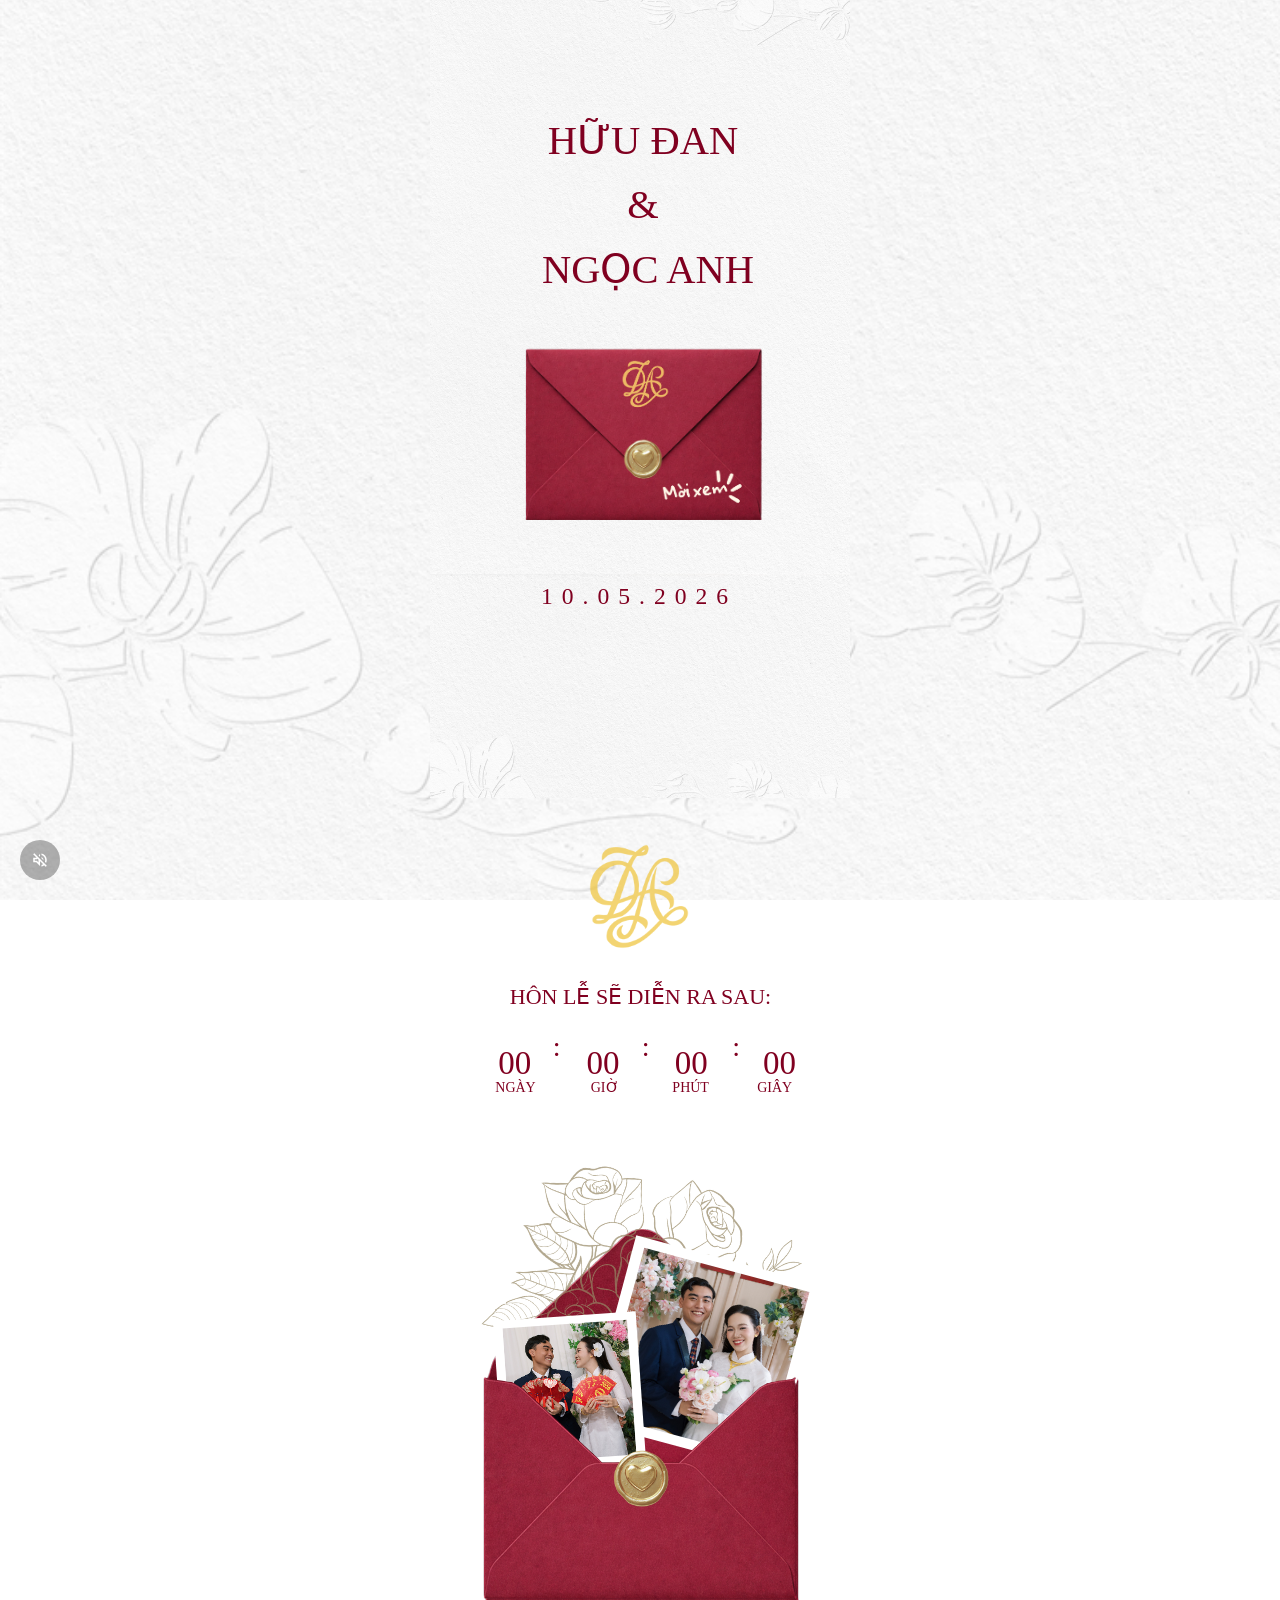
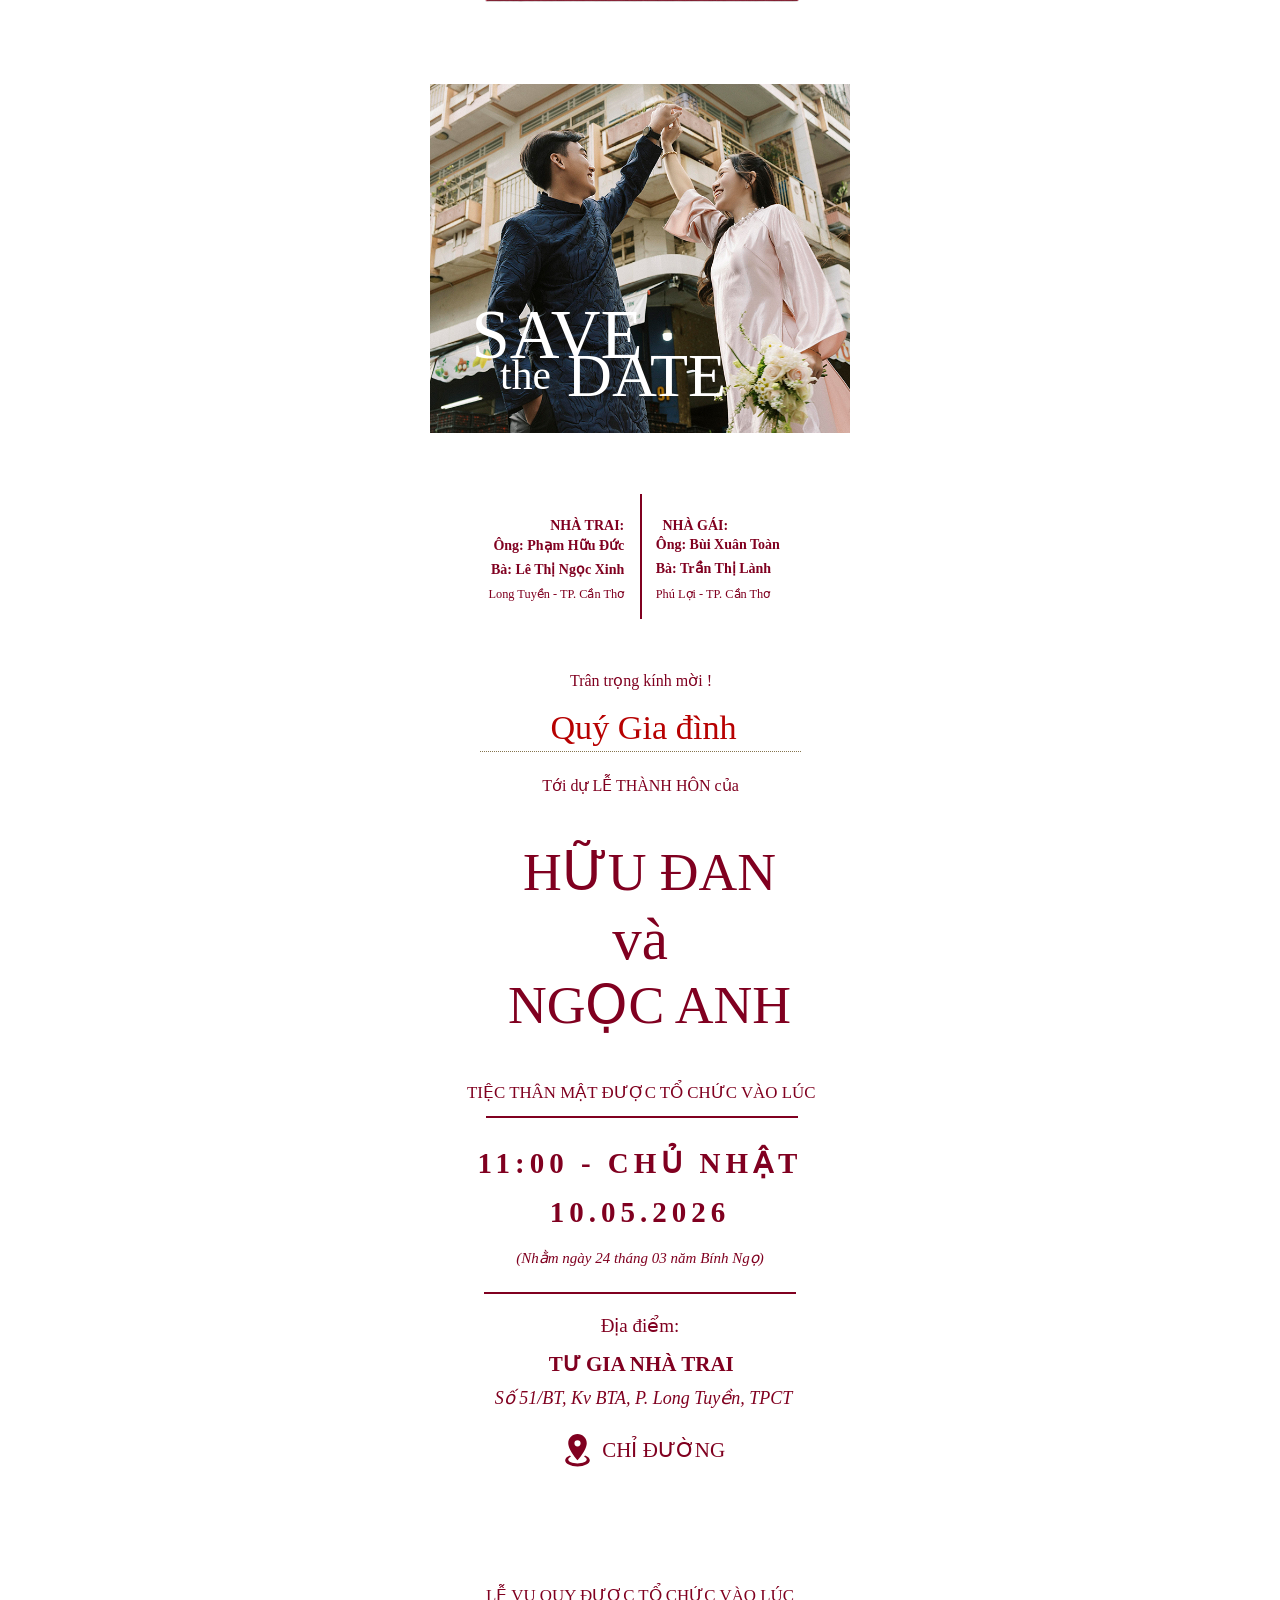
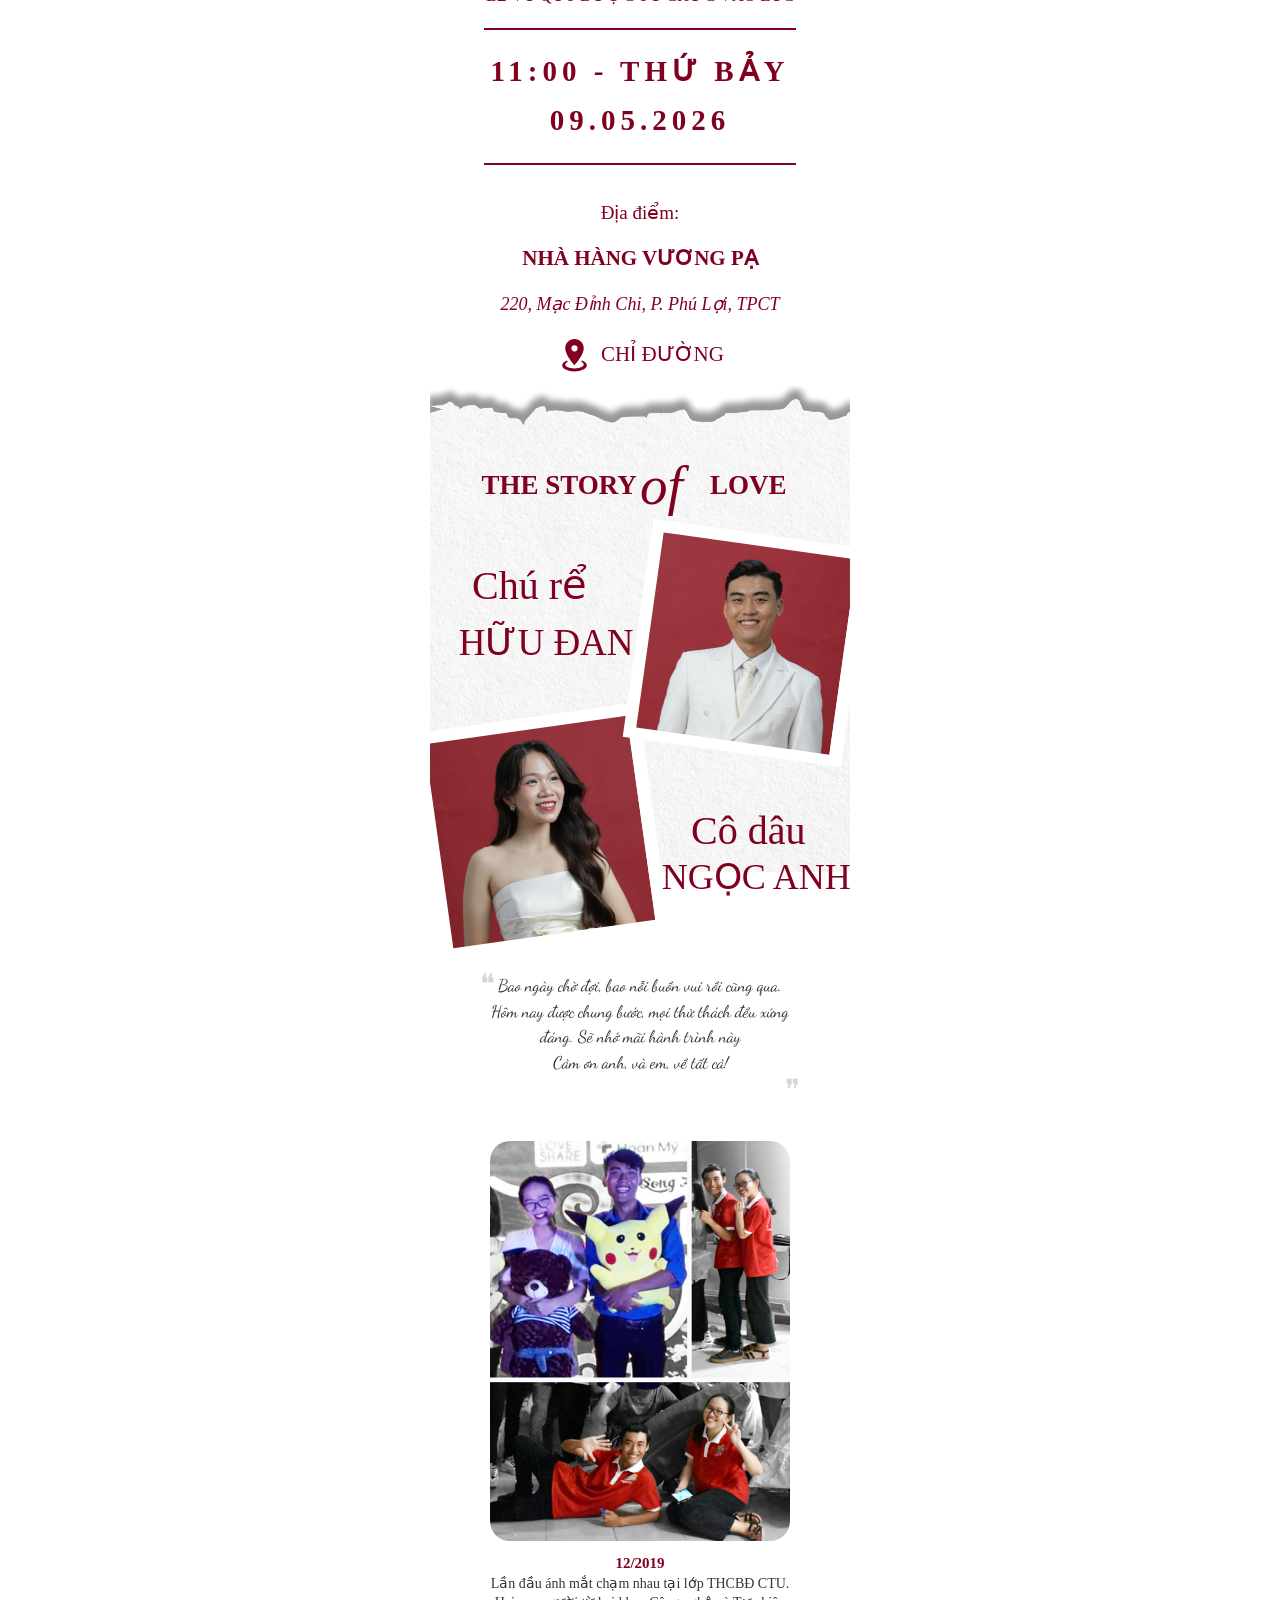
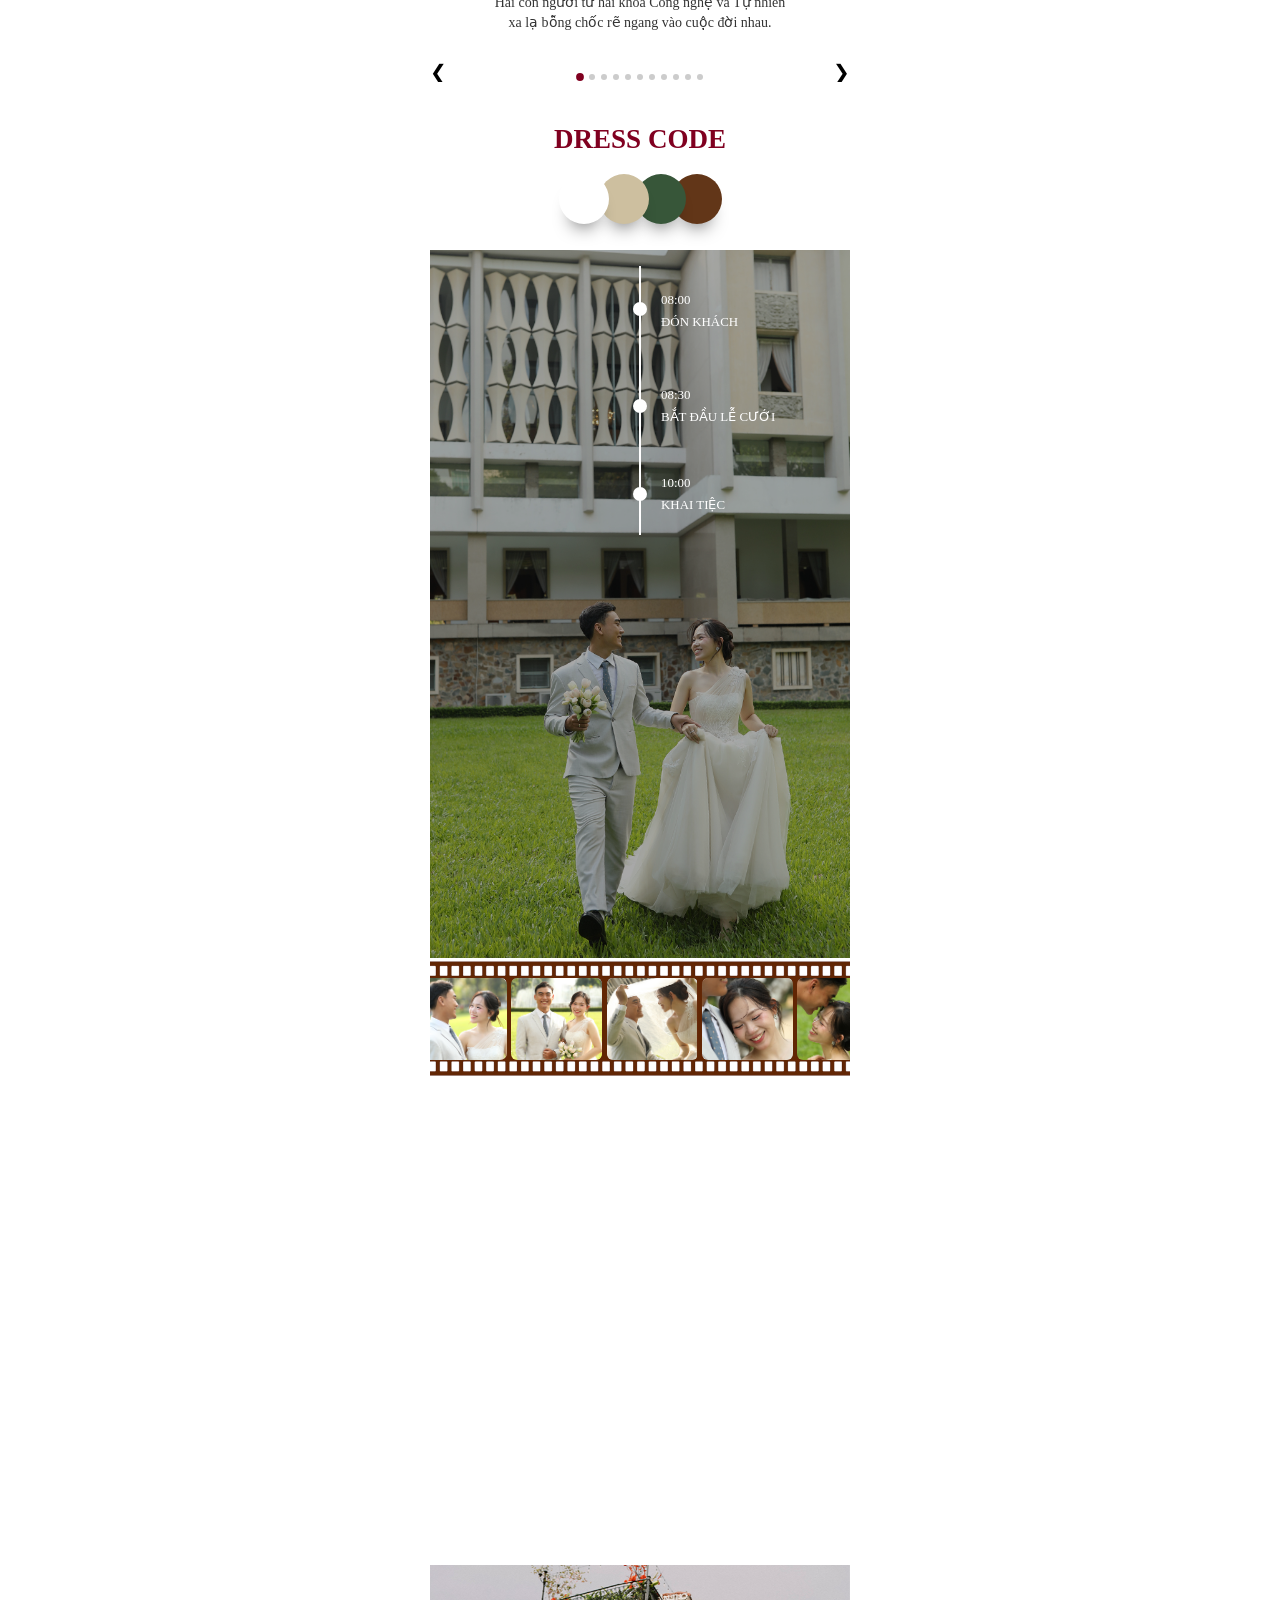
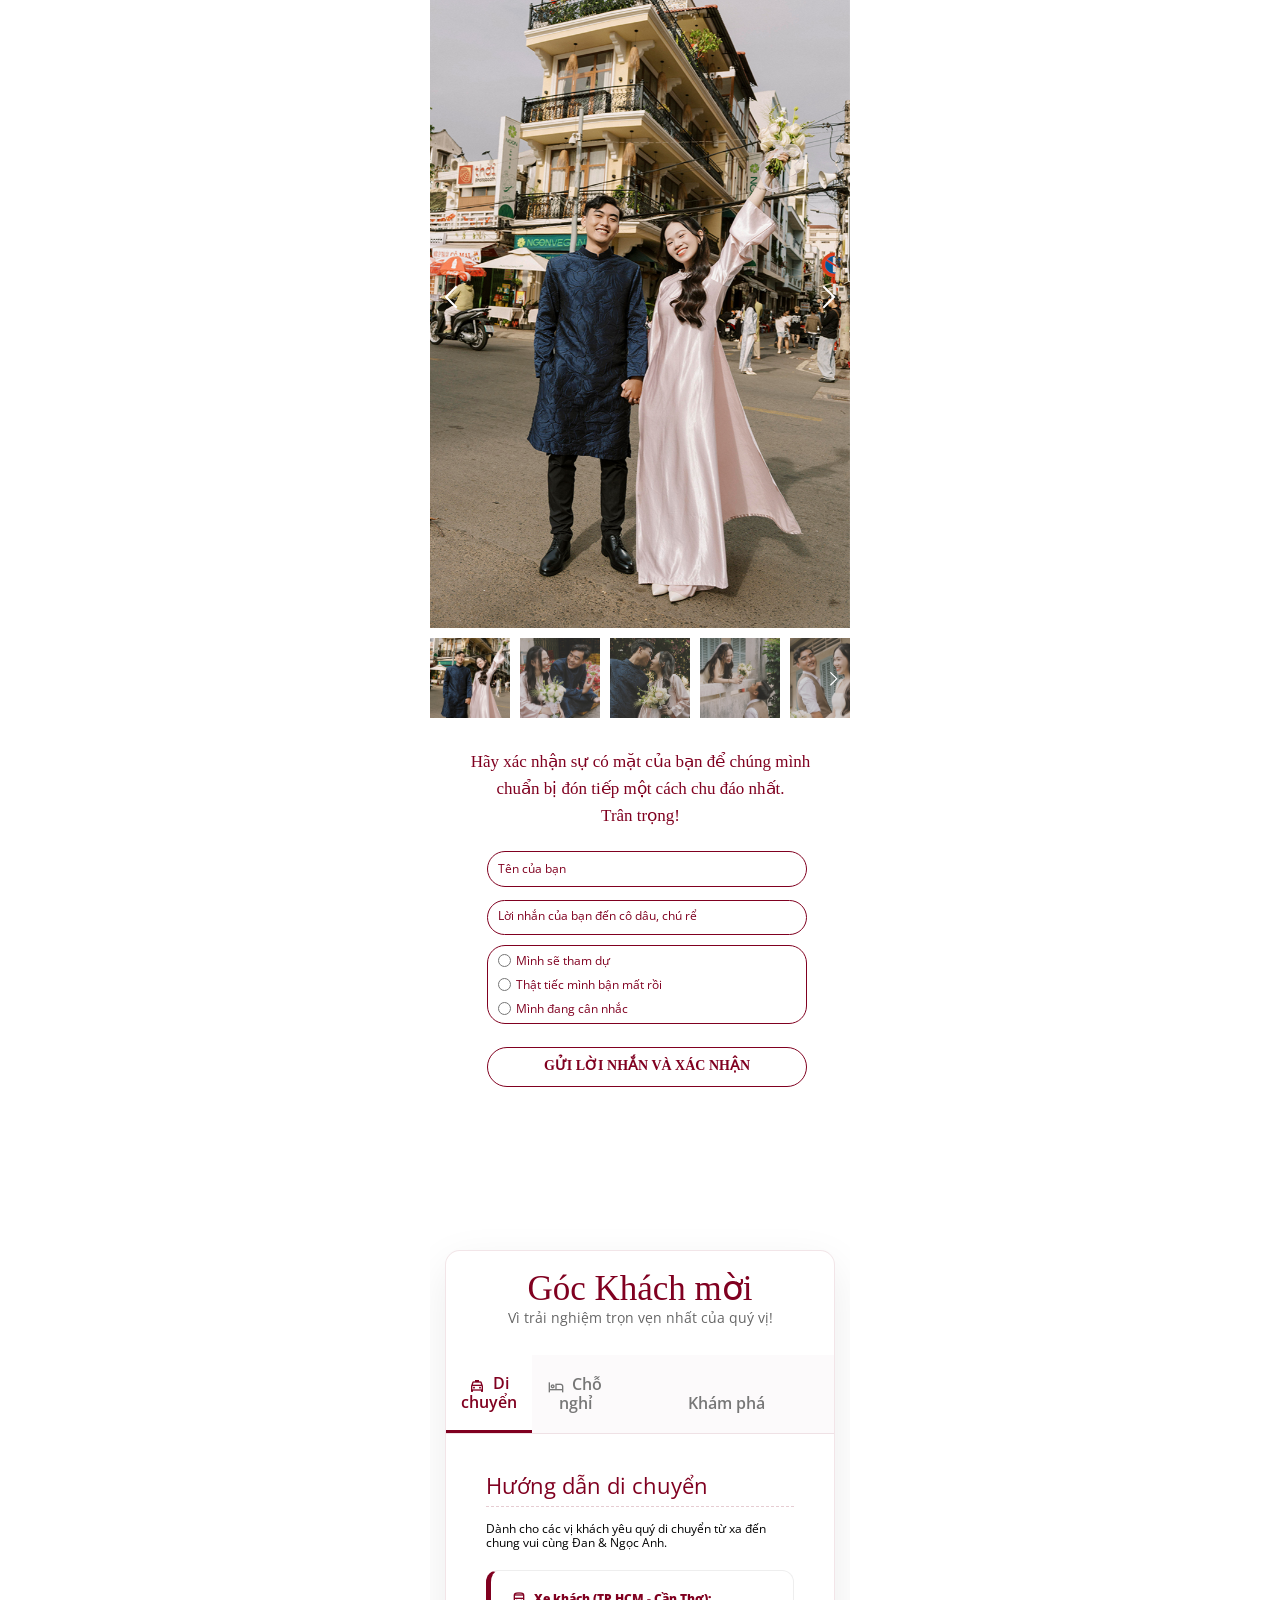
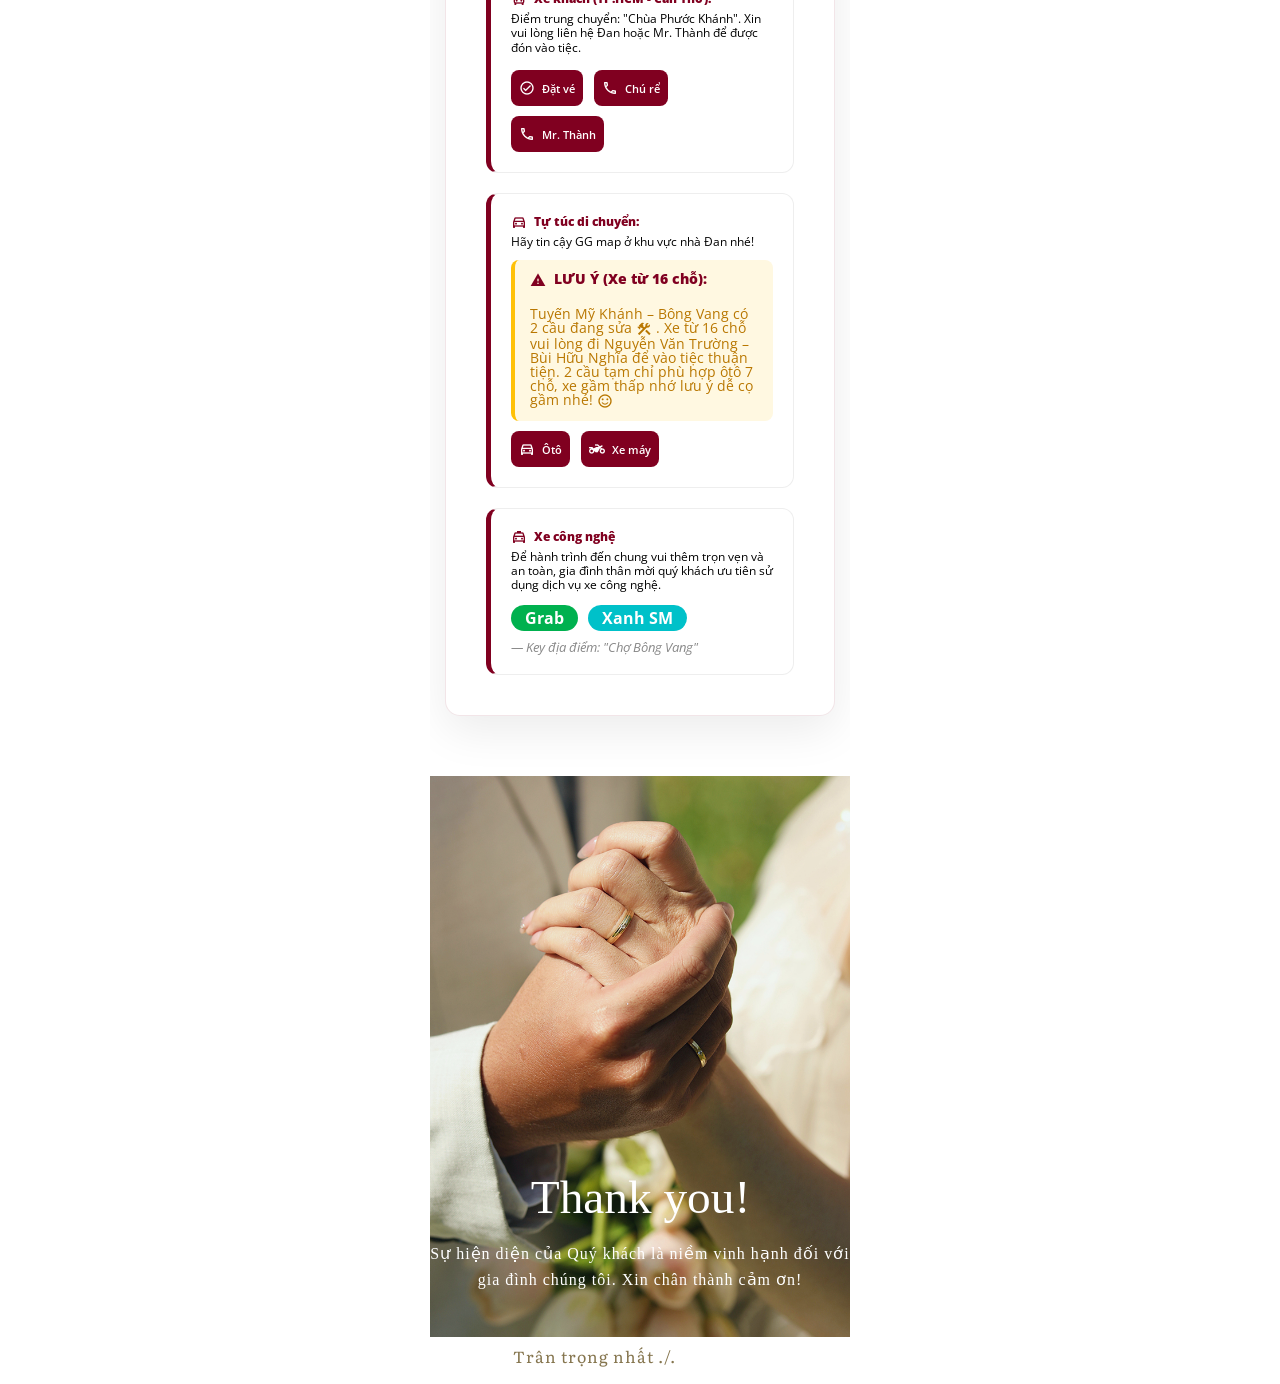
==== index.html @ bf49f935 "First commit fron Tran Duy" ====
<!doctype html>
<html lang="vi">
  <head>
    <meta charset="UTF-8" />
    <title>Đám cưới Đan & Anh | 10.05.26</title>
    <link rel="icon" type="image/svg+xml" href="scr/img/favicon_adan.svg" />
    <meta http-equiv="Cache-Control" content="no-cache" />
    <meta http-equiv="X-UA-Compatible" content="IE=edge" />
    <meta http-equiv="Expires" content="-1" />
    <meta name="keywords" content="" />
    <meta name="description" content="Wedding Invitation" />
    <meta name="viewport" content="width=device-width, initial-scale=1" />
    <script type="text/javascript">
      window.ladi_viewport = function (b) {
        var a = document;
        b = b ? b : "innerWidth";
        var c = window[b];
        var d = true;
        if (
          typeof window.ladi_is_desktop == "undefined" ||
          window.ladi_is_desktop == undefined
        ) {
          window.ladi_is_desktop = !d;
        }
        var e = 960;
        var f = 420;
        var g = "";
        if (!d) {
          g = "width=" + e + ",user-scalable=no,initial-scale=1.0";
        } else {
          var h = 1;
          var i = f;
          if (i != c) {
            h = c / i;
          }
          g =
            "width=" +
            i +
            ",user-scalable=no,initial-scale=" +
            h +
            ",minimum-scale=" +
            h +
            ",maximum-scale=" +
            h;
        }
        var j = a.getElementById("viewport");
        if (!j) {
          j = a.createElement("meta");
          j.id = "viewport";
          j.name = "viewport";
          a.head.appendChild(j);
        }
        j.setAttribute("content", g);
      };
      window.ladi_viewport();
      window.ladi_fbq_data = [];
      window.ladi_fbq = function () {
        window.ladi_fbq_data.push(arguments);
      };
      window.ladi_ttq_data = [];
      window.ladi_ttq = function () {
        window.ladi_ttq_data.push(arguments);
      };
    </script>
    <link rel="canonical" href="index.html" />
    <link
      href="https://fonts.googleapis.com/css2?family=Dancing+Script:wght@400;600&display=swap"
      rel="stylesheet"
    />
    <link
      href="https://fonts.googleapis.com/icon?family=Material+Icons+Outlined"
      rel="stylesheet"
    />
    <meta property="og:url" content="https://plhuudan.io.vn/dananh-100526/" />
    <meta property="og:title" content="Đám cưới Đan & Anh | 10.05.26" />
    <meta property="og:type" content="website" />
    <meta property="og:image" content="scr/img/save_theday.jpg" />
    <meta property="og:description" content="Wedding Invitation" />
    <meta name="format-detection" content="telephone=no" />
    <link rel="dns-prefetch" />
    <link rel="preconnect" href="https://fonts.googleapis.com/" crossorigin />
    <link rel="preconnect" href="https://fonts.gstatic.com/" crossorigin />
    <link rel="preconnect" href="https://w.ladicdn.com/" crossorigin />
    <link rel="preconnect" href="https://s.ladicdn.com/" crossorigin />
    <link rel="preconnect" href="https://api1.ldpform.com/" crossorigin />
    <link rel="preconnect" href="https://a.ladipage.com/" crossorigin />
    <link rel="preconnect" href="https://api.sales.ldpform.net/" crossorigin />
    <link
      rel="preload"
      href="https://fonts.googleapis.com/css2?family=Open+Sans:wght@400;700&amp;family=Tinos:wght@400;700&amp;family=Literata:wght@400;700&amp;display=swap"
      as="style"
      onload="
        this.onload = null;
        this.rel = 'stylesheet';
      "
    />
    <link
      rel="preload"
      href="scr/v5/source/ladipagev3.min7676.js?v=1773896661130"
      as="script"
    />
    <style id="style_ladi" type="text/css">
      a,
      abbr,
      acronym,
      address,
      applet,
      article,
      aside,
      audio,
      b,
      big,
      blockquote,
      body,
      button,
      canvas,
      caption,
      center,
      cite,
      code,
      dd,
      del,
      details,
      dfn,
      div,
      dl,
      dt,
      em,
      embed,
      fieldset,
      figcaption,
      figure,
      footer,
      form,
      h1,
      h2,
      h3,
      h4,
      h5,
      h6,
      header,
      hgroup,
      html,
      i,
      iframe,
      img,
      input,
      ins,
      kbd,
      label,
      legend,
      li,
      mark,
      menu,
      nav,
      object,
      ol,
      output,
      p,
      pre,
      q,
      ruby,
      s,
      samp,
      section,
      select,
      small,
      span,
      strike,
      strong,
      sub,
      summary,
      sup,
      table,
      tbody,
      td,
      textarea,
      tfoot,
      th,
      thead,
      time,
      tr,
      tt,
      u,
      ul,
      var,
      video {
        margin: 0;
        padding: 0;
        border: 0;
        outline: 0;
        font-size: 100%;
        font: inherit;
        vertical-align: baseline;
        box-sizing: border-box;
        -webkit-font-smoothing: antialiased;
        -moz-osx-font-smoothing: grayscale;
      }
      article,
      aside,
      details,
      figcaption,
      figure,
      footer,
      header,
      hgroup,
      menu,
      nav,
      section {
        display: block;
      }
      body {
        line-height: 1;
      }
      a {
        text-decoration: none;
      }
      ol,
      ul {
        list-style: none;
      }
      blockquote,
      q {
        quotes: none;
      }
      blockquote:after,
      blockquote:before,
      q:after,
      q:before {
        content: "";
        content: none;
      }
      table {
        border-collapse: collapse;
        border-spacing: 0;
      }
      .ladi-loading {
        z-index: 900000000000;
        position: fixed;
        width: 100%;
        height: 100%;
        top: 0;
        left: 0;
        background-color: rgba(0, 0, 0, 0.1);
      }
      .ladi-loading .loading {
        width: 80px;
        height: 80px;
        top: 0;
        left: 0;
        bottom: 0;
        right: 0;
        margin: auto;
        overflow: hidden;
        position: absolute;
      }
      .ladi-loading .loading div {
        position: absolute;
        width: 6px;
        height: 6px;
        background: #fff;
        border-radius: 50%;
        animation: ladi-loading 1.2s linear infinite;
      }
      .ladi-loading .loading div:nth-child(1) {
        animation-delay: 0s;
        top: 37px;
        left: 66px;
      }
      .ladi-loading .loading div:nth-child(2) {
        animation-delay: -0.1s;
        top: 22px;
        left: 62px;
      }
      .ladi-loading .loading div:nth-child(3) {
        animation-delay: -0.2s;
        top: 11px;
        left: 52px;
      }
      .ladi-loading .loading div:nth-child(4) {
        animation-delay: -0.3s;
        top: 7px;
        left: 37px;
      }
      .ladi-loading .loading div:nth-child(5) {
        animation-delay: -0.4s;
        top: 11px;
        left: 22px;
      }
      .ladi-loading .loading div:nth-child(6) {
        animation-delay: -0.5s;
        top: 22px;
        left: 11px;
      }
      .ladi-loading .loading div:nth-child(7) {
        animation-delay: -0.6s;
        top: 37px;
        left: 7px;
      }
      .ladi-loading .loading div:nth-child(8) {
        animation-delay: -0.7s;
        top: 52px;
        left: 11px;
      }
      .ladi-loading .loading div:nth-child(9) {
        animation-delay: -0.8s;
        top: 62px;
        left: 22px;
      }
      .ladi-loading .loading div:nth-child(10) {
        animation-delay: -0.9s;
        top: 66px;
        left: 37px;
      }
      .ladi-loading .loading div:nth-child(11) {
        animation-delay: -1s;
        top: 62px;
        left: 52px;
      }
      .ladi-loading .loading div:nth-child(12) {
        animation-delay: -1.1s;
        top: 52px;
        left: 62px;
      }
      @keyframes ladi-loading {
        0%,
        100%,
        20%,
        80% {
          transform: scale(1);
        }
        50% {
          transform: scale(1.5);
        }
      }
      .ladipage-message {
        position: fixed;
        width: 100%;
        height: 100%;
        top: 0;
        left: 0;
        z-index: 10000000000;
        background: rgba(0, 0, 0, 0.3);
      }
      .ladipage-message .ladipage-message-box {
        width: 400px;
        max-width: calc(100% - 50px);
        height: 160px;
        border: 1px solid rgba(0, 0, 0, 0.3);
        background-color: #fff;
        position: fixed;
        top: calc(50% - 155px);
        left: 0;
        right: 0;
        margin: auto;
        border-radius: 10px;
      }
      .ladipage-message .ladipage-message-box span {
        display: block;
        background-color: rgba(6, 21, 40, 0.05);
        color: #000;
        padding: 12px 15px;
        font-weight: 600;
        font-size: 16px;
        line-height: 16px;
        border-top-left-radius: 10px;
        border-top-right-radius: 10px;
      }
      .ladipage-message .ladipage-message-box .ladipage-message-text {
        display: -webkit-box;
        font-size: 14px;
        padding: 0 20px;
        margin-top: 16px;
        line-height: 20px;
        -webkit-line-clamp: 3;
        -webkit-box-orient: vertical;
        overflow: hidden;
        text-overflow: ellipsis;
        word-break: break-word;
      }
      .ladipage-message .ladipage-message-box .ladipage-message-close {
        display: block;
        position: absolute;
        right: 15px;
        bottom: 10px;
        margin: 0 auto;
        padding: 10px 0;
        border: none;
        width: 80px;
        text-transform: uppercase;
        text-align: center;
        color: #000;
        background-color: #e6e6e6;
        border-radius: 5px;
        text-decoration: none;
        font-size: 14px;
        line-height: 14px;
        font-weight: 600;
        cursor: pointer;
        outline: 0;
      }
      .lightbox-screen {
        display: none;
        position: fixed;
        width: 100%;
        height: 100%;
        top: 0;
        left: 0;
        bottom: 0;
        right: 0;
        margin: auto;
        z-index: 9000000080;
        background: #7f7f7f;
        user-select: none;
        -webkit-user-select: none;
        -moz-user-select: none;
        -ms-user-select: none;
      }
      .lightbox-screen * {
        user-select: none;
        -webkit-user-select: none;
        -moz-user-select: none;
        -ms-user-select: none;
      }
      .lightbox-screen img {
        -webkit-user-drag: none;
        -khtml-user-drag: none;
        -moz-user-drag: none;
        -o-user-drag: none;
        user-drag: none;
        pointer-events: auto;
      }
      .lightbox-screen .lightbox-close {
        position: absolute;
        z-index: 9000000090;
        cursor: pointer;
      }
      .lightbox-screen .lightbox-hidden {
        display: none;
      }
      .lightbox-screen .lightbox-close {
        width: 16px;
        height: 16px;
        margin: 10px;
        background-repeat: no-repeat;
        background-position: center center;
        background-image: url("data:image/svg+xml;utf8, %3Csvg%20width%3D%2224%22%20height%3D%2224%22%20viewBox%3D%220%200%2024%2024%22%20xmlns%3D%22http%3A%2F%2Fwww.w3.org%2F2000%2Fsvg%22%20fill%3D%22%23fff%22%3E%3Cpath%20fill-rule%3D%22evenodd%22%20clip-rule%3D%22evenodd%22%20d%3D%22M23.4144%202.00015L2.00015%2023.4144L0.585938%2022.0002L22.0002%200.585938L23.4144%202.00015Z%22%3E%3C%2Fpath%3E%3Cpath%20fill-rule%3D%22evenodd%22%20clip-rule%3D%22evenodd%22%20d%3D%22M2.00015%200.585938L23.4144%2022.0002L22.0002%2023.4144L0.585938%202.00015L2.00015%200.585938Z%22%3E%3C%2Fpath%3E%3C%2Fsvg%3E");
      }
      .lightbox-screen img.lightbox-item {
        max-width: none;
      }
      .lightbox-gallery-track {
        touch-action: none;
        display: flex;
        align-items: center;
        justify-content: center;
      }
      .lightbox-gallery-track .lightbox-gallery-preview,
      .lightbox-gallery-track .lightbox-item {
        will-change: transform;
        backface-visibility: hidden;
        margin: 0 !important;
        transform-origin: center center;
        position: absolute;
        left: 50%;
        top: 50%;
      }
      .lightbox-nav-btn {
        position: fixed;
        top: 50%;
        transform: translateY(-50%);
        width: 50px;
        height: 50px;
        background-color: rgba(0, 0, 0, 0.5);
        color: #fff;
        border-radius: 50%;
        display: flex;
        justify-content: center;
        align-items: center;
        cursor: pointer;
        z-index: 9999;
        user-select: none;
        font-size: 24px;
        font-weight: 700;
      }
      .lightbox-nav-btn:hover {
        background-color: rgba(0, 0, 0, 0.8);
      }
      .lightbox-prev {
        left: 20px;
      }
      .lightbox-next {
        right: 20px;
      }
      * {
        -webkit-tap-highlight-color: #fff0;
      }
      body {
        font-size: 12px;
        -ms-text-size-adjust: none;
        -moz-text-size-adjust: none;
        -o-text-size-adjust: none;
        -webkit-text-size-adjust: none;
        background-color: #fff;
      }
      .overflow-hidden {
        overflow: hidden;
      }
      .ladi-transition {
        transition: all 150ms linear 0s;
      }
      .z-index-1 {
        z-index: 1;
      }
      .opacity-0 {
        opacity: 0;
      }
      .height-0 {
        height: 0 !important;
      }
      .pointer-events-none {
        pointer-events: none;
      }
      .transition-parent-collapse-height {
        transition: height 150ms linear 0s;
      }
      .transition-parent-collapse-top {
        transition: top 150ms linear 0s;
      }
      .transition-readmore {
        transition: height 350ms linear 0s;
      }
      .transition-collapse {
        transition: height 150ms linear 0s;
      }
      body.grab {
        cursor: grab;
      }
      .ladi-wraper {
        width: 100%;
        min-height: 100%;
        overflow: hidden;
        touch-action: manipulation;
      }
      .ladi-container {
        position: relative;
        margin: 0 auto;
        height: 100%;
      }
      .ladi-overlay {
        position: absolute;
        top: 0;
        left: 0;
        height: 100%;
        width: 100%;
        pointer-events: none;
      }
      .ladi-element {
        position: absolute;
      }
      @media (hover: hover) {
        .ladi-check-hover {
          opacity: 0;
        }
      }
      .ladi-section {
        margin: 0 auto;
        position: relative;
      }
      .ladi-section[data-tab-id] {
        display: none;
      }
      .ladi-section.selected[data-tab-id] {
        display: block;
      }
      .ladi-section .ladi-section-background {
        position: absolute;
        width: 100%;
        height: 100%;
        top: 0;
        left: 0;
        pointer-events: none;
        overflow: hidden;
      }
      .ladi-gallery {
        position: absolute;
        width: 100%;
        height: 100%;
        overflow: hidden;
      }
      .ladi-gallery .ladi-gallery-view {
        position: absolute;
        overflow: hidden;
      }
      .ladi-gallery .ladi-gallery-view > .ladi-gallery-view-item {
        background-size: cover;
        background-repeat: no-repeat;
        background-position: center center;
        width: 100%;
        height: 100%;
        position: relative;
        display: none;
        transition: transform 500ms ease-in-out;
        -webkit-backface-visibility: hidden;
        backface-visibility: hidden;
        -webkit-perspective: 1000px;
        perspective: 1000px;
      }
      .ladi-gallery .ladi-gallery-view > .ladi-gallery-view-item.play-video {
        cursor: pointer;
      }
      .ladi-gallery
        .ladi-gallery-view
        > .ladi-gallery-view-item.play-video:after {
        content: "";
        position: absolute;
        top: 0;
        left: 0;
        right: 0;
        bottom: 0;
        margin: auto;
        width: 60px;
        height: 60px;
        background: url(https://w.ladicdn.com/source/ladipage-play.svg?v=1.0)
          no-repeat center center;
        background-size: contain;
        pointer-events: none;
        cursor: pointer;
      }
      .ladi-gallery .ladi-gallery-view > .ladi-gallery-view-item.next,
      .ladi-gallery
        .ladi-gallery-view
        > .ladi-gallery-view-item.selected.right {
        left: 0;
        transform: translate3d(100%, 0, 0);
      }
      .ladi-gallery .ladi-gallery-view > .ladi-gallery-view-item.prev,
      .ladi-gallery .ladi-gallery-view > .ladi-gallery-view-item.selected.left {
        left: 0;
        transform: translate3d(-100%, 0, 0);
      }
      .ladi-gallery .ladi-gallery-view > .ladi-gallery-view-item.next.left,
      .ladi-gallery .ladi-gallery-view > .ladi-gallery-view-item.prev.right,
      .ladi-gallery .ladi-gallery-view > .ladi-gallery-view-item.selected {
        left: 0;
        transform: translate3d(0, 0, 0);
      }
      .ladi-gallery .ladi-gallery-view > .selected,
      .ladi-gallery .ladi-gallery-view > .next,
      .ladi-gallery .ladi-gallery-view > .prev {
        display: block;
      }
      .ladi-gallery .ladi-gallery-view > .selected {
        left: 0;
      }
      .ladi-gallery .ladi-gallery-view > .next,
      .ladi-gallery .ladi-gallery-view > .prev {
        position: absolute;
        top: 0;
        width: 100%;
      }
      .ladi-gallery .ladi-gallery-view > .next {
        left: 100%;
      }
      .ladi-gallery .ladi-gallery-view > .prev {
        left: -100%;
      }
      .ladi-gallery .ladi-gallery-view > .next.left,
      .ladi-gallery .ladi-gallery-view > .prev.right {
        left: 0;
      }
      .ladi-gallery .ladi-gallery-view > .selected.left {
        left: -100%;
      }
      .ladi-gallery .ladi-gallery-view > .selected.right {
        left: 100%;
      }
      .ladi-gallery .ladi-gallery-control {
        position: absolute;
        overflow: hidden;
      }
      .ladi-gallery .ladi-gallery-view .ladi-gallery-view-arrow {
        position: absolute;
        top: calc(50% - (33px) / 2);
        cursor: pointer;
        z-index: 90000040;
      }
      .ladi-gallery .ladi-gallery-view .ladi-gallery-view-arrow-left {
        left: 5px;
        transform: rotateY(180deg);
        -webkit-transform: rotateY(180deg);
      }
      .ladi-gallery .ladi-gallery-view .ladi-gallery-view-arrow-right {
        right: 5px;
      }
      .ladi-gallery .ladi-gallery-control .ladi-gallery-control-arrow {
        position: absolute;
        cursor: pointer;
        z-index: 90000040;
      }
      .ladi-gallery .ladi-gallery-control .ladi-gallery-control-box {
        position: relative;
      }
      .ladi-gallery
        .ladi-gallery-control
        .ladi-gallery-control-box
        .ladi-gallery-control-item {
        background-size: cover;
        background-repeat: no-repeat;
        background-position: center center;
        float: left;
        position: relative;
        cursor: pointer;
        filter: invert(15%);
      }
      .ladi-gallery
        .ladi-gallery-control
        .ladi-gallery-control-box
        .ladi-gallery-control-item.play-video:after {
        content: "";
        position: absolute;
        top: 0;
        left: 0;
        right: 0;
        bottom: 0;
        margin: auto;
        width: 30px;
        height: 30px;
        background: url(https://w.ladicdn.com/source/ladipage-play.svg?v=1.0)
          no-repeat center center;
        background-size: contain;
        pointer-events: none;
        cursor: pointer;
      }
      .ladi-gallery
        .ladi-gallery-control
        .ladi-gallery-control-box
        .ladi-gallery-control-item:hover {
        filter: none;
      }
      .ladi-gallery
        .ladi-gallery-control
        .ladi-gallery-control-box
        .ladi-gallery-control-item.selected {
        filter: none;
      }
      .ladi-gallery
        .ladi-gallery-control
        .ladi-gallery-control-box
        .ladi-gallery-control-item:last-child {
        margin-right: 0 !important;
        margin-bottom: 0 !important;
      }
      .ladi-gallery .ladi-gallery-view .ladi-gallery-view-arrow,
      .ladi-gallery .ladi-gallery-control .ladi-gallery-control-arrow {
        width: 33px;
        height: 33px;
        background-repeat: no-repeat;
        background-position: center center;
        background-image: url("data:image/svg+xml;utf8, %3Csvg%20width%3D%2224%22%20height%3D%2224%22%20viewBox%3D%220%200%2024%2024%22%20xmlns%3D%22http%3A%2F%2Fwww.w3.org%2F2000%2Fsvg%22%20fill%3D%22%23000%22%3E%3Cpath%20fill-rule%3D%22evenodd%22%20clip-rule%3D%22evenodd%22%20d%3D%22M7.00015%200.585938L18.4144%2012.0002L7.00015%2023.4144L5.58594%2022.0002L15.5859%2012.0002L5.58594%202.00015L7.00015%200.585938Z%22%3E%3C%2Fpath%3E%3C%2Fsvg%3E");
      }
      .ladi-gallery.ladi-gallery-bottom .ladi-gallery-view {
        top: 0;
        width: 100%;
      }
      .ladi-gallery.ladi-gallery-bottom .ladi-gallery-control {
        width: 100%;
        bottom: 0;
      }
      .ladi-gallery.ladi-gallery-bottom
        .ladi-gallery-control
        .ladi-gallery-control-arrow {
        top: calc(50% - (33px) / 2);
      }
      .ladi-gallery.ladi-gallery-bottom
        .ladi-gallery-control
        .ladi-gallery-control-arrow-left {
        left: 0px;
        transform: rotateY(180deg) scale(0.6);
        -webkit-transform: rotateY(180deg) scale(0.6);
      }
      .ladi-gallery.ladi-gallery-bottom
        .ladi-gallery-control
        .ladi-gallery-control-arrow-right {
        right: 0px;
        transform: scale(0.6);
        -webkit-transform: scale(0.6);
      }
      .ladi-gallery.ladi-gallery-bottom
        .ladi-gallery-control
        .ladi-gallery-control-box {
        display: -webkit-inline-flex;
        display: inline-flex;
        left: 0;
        transition: left 150ms ease-in-out;
      }
      .ladi-box {
        position: absolute;
        width: 100%;
        height: 100%;
        overflow: hidden;
      }
      #SECTION_POPUP .ladi-container {
        z-index: 90000070;
      }
      #SECTION_POPUP .ladi-container > .ladi-element {
        z-index: 90000070;
        position: fixed;
        display: none;
      }
      #SECTION_POPUP .ladi-container > .ladi-element[data-fixed-close="true"] {
        position: relative !important;
      }
      #SECTION_POPUP .ladi-container > .ladi-element.hide-visibility {
        display: block !important;
        visibility: hidden !important;
      }
      #SECTION_POPUP .popup-close {
        position: absolute;
        right: 0px;
        top: 0px;
        z-index: 9000000080;
        cursor: pointer;
        width: 16px;
        height: 16px;
        margin: 10px;
        background-repeat: no-repeat;
        background-position: center center;
        background-image: url("data:image/svg+xml;utf8, %3Csvg%20width%3D%2224%22%20height%3D%2224%22%20viewBox%3D%220%200%2024%2024%22%20xmlns%3D%22http%3A%2F%2Fwww.w3.org%2F2000%2Fsvg%22%20fill%3D%22%23000%22%3E%3Cpath%20fill-rule%3D%22evenodd%22%20clip-rule%3D%22evenodd%22%20d%3D%22M23.4144%202.00015L2.00015%2023.4144L0.585938%2022.0002L22.0002%200.585938L23.4144%202.00015Z%22%3E%3C%2Fpath%3E%3Cpath%20fill-rule%3D%22evenodd%22%20clip-rule%3D%22evenodd%22%20d%3D%22M2.00015%200.585938L23.4144%2022.0002L22.0002%2023.4144L0.585938%202.00015L2.00015%200.585938Z%22%3E%3C%2Fpath%3E%3C%2Fsvg%3E");
      }
      .ladi-popup {
        position: absolute;
        width: 100%;
        height: 100%;
      }
      .ladi-popup .ladi-popup-background {
        height: 100%;
        width: 100%;
        pointer-events: none;
      }
      .ladi-countdown {
        position: absolute;
        width: 100%;
        height: 100%;
        display: flex;
      }
      .ladi-countdown .ladi-countdown-background {
        position: absolute;
        width: 100%;
        height: 100%;
        top: 0;
        left: 0;
        background-size: inherit;
        background-attachment: inherit;
        background-origin: inherit;
        display: table;
        pointer-events: none;
      }
      .ladi-countdown .ladi-countdown-text {
        position: absolute;
        width: 100%;
        height: 100%;
        text-decoration: inherit;
        display: table;
        pointer-events: none;
      }
      .ladi-countdown .ladi-countdown-text span {
        display: table-cell;
        vertical-align: middle;
      }
      .ladi-countdown > .ladi-element {
        text-decoration: inherit;
        background-size: inherit;
        background-attachment: inherit;
        background-origin: inherit;
        position: relative;
        display: inline-block;
      }
      .ladi-countdown > .ladi-element:last-child {
        margin-right: 0px !important;
      }
      .ladi-button {
        position: absolute;
        width: 100%;
        height: 100%;
        overflow: hidden;
      }
      .ladi-button:active {
        transform: translateY(2px);
        transition: transform 0.2s linear;
      }
      .ladi-button .ladi-button-background {
        height: 100%;
        width: 100%;
        pointer-events: none;
        transition: inherit;
      }
      .ladi-button > .ladi-button-headline,
      .ladi-button > .ladi-button-shape {
        width: 100% !important;
        height: 100% !important;
        top: 0 !important;
        left: 0 !important;
        display: table;
        user-select: none;
        -webkit-user-select: none;
        -moz-user-select: none;
        -ms-user-select: none;
      }
      .ladi-button > .ladi-button-shape .ladi-shape {
        margin: auto;
        top: 0;
        bottom: 0;
      }
      .ladi-button > .ladi-button-headline .ladi-headline {
        display: table-cell;
        vertical-align: middle;
      }
      .ladi-checkout-product-cart-icon .ladi-cart-number {
        position: absolute;
        top: -2px;
        right: -7px;
        background: #f36e36;
        text-align: center;
        min-width: 18px;
        min-height: 18px;
        font-size: 12px;
        font-weight: 700;
        color: #fff;
        border-radius: 100%;
        z-index: 90000000;
        padding: 3px 4px;
      }
      .ladi-checkout-product-add-to-cart .ladi-button .loading-dots {
        width: 100%;
        height: 100%;
        top: 0;
        left: 0;
        position: absolute;
        display: flex;
        align-items: center;
        justify-content: center;
      }
      .ladi-checkout-product-add-to-cart .ladi-button .loading-dots p {
        display: inline-block;
        font-size: 32px;
        line-height: 1;
        animation: 0.6s infinite loading;
      }
      .ladi-checkout-product-add-to-cart
        .ladi-button
        .loading-dots
        p:first-child {
        animation-delay: 0s;
      }
      .ladi-checkout-product-add-to-cart
        .ladi-button
        .loading-dots
        p:nth-child(2) {
        animation-delay: 0.2s;
      }
      .ladi-checkout-product-add-to-cart
        .ladi-button
        .loading-dots
        p:nth-child(3) {
        animation-delay: 0.4s;
      }
      @keyframes loading {
        0%,
        100% {
          opacity: 0;
        }
        50% {
          opacity: 1;
        }
      }
      .ladi-form .ladi-form-checkout-bump-offer-check.multiple.checked:before,
      .ladi-form .ladi-form-checkout-payment-check.multiple.checked:before {
        --url: url("data:image/svg+xml,%0A%3Csvg%20width%3D%2224%22%20height%3D%2224%22%20viewBox%3D%220%200%2024%2024%22%20fill%3D%22none%22%20xmlns%3D%22http%3A%2F%2Fwww.w3.org%2F2000%2Fsvg%22%3E%0A%3Cpath%20d%3D%22M18.71%207.20998C18.617%207.11625%2018.5064%207.04186%2018.3846%206.99109C18.2627%206.94032%2018.132%206.91418%2018%206.91418C17.868%206.91418%2017.7373%206.94032%2017.6154%206.99109C17.4936%207.04186%2017.383%207.11625%2017.29%207.20998L9.84%2014.67L6.71%2011.53C6.61348%2011.4367%206.49954%2011.3634%206.37468%2011.3142C6.24983%2011.265%206.1165%2011.2409%205.98232%2011.2432C5.84814%2011.2455%205.71573%2011.2743%205.59265%2011.3278C5.46957%2011.3812%205.35824%2011.4585%205.265%2011.555C5.17176%2011.6515%205.09845%2011.7654%205.04924%2011.8903C5.00004%2012.0152%204.97591%2012.1485%204.97823%2012.2827C4.98055%2012.4168%205.00928%2012.5492%205.06277%2012.6723C5.11627%2012.7954%205.19348%2012.9067%205.29%2013L9.13%2016.84C9.22296%2016.9337%209.33356%2017.0081%209.45542%2017.0589C9.57728%2017.1096%209.70799%2017.1358%209.84%2017.1358C9.97201%2017.1358%2010.1027%2017.1096%2010.2246%2017.0589C10.3464%2017.0081%2010.457%2016.9337%2010.55%2016.84L18.71%208.67998C18.8115%208.58634%2018.8925%208.47269%2018.9479%208.34619C19.0033%208.21969%2019.0319%208.08308%2019.0319%207.94498C19.0319%207.80688%2019.0033%207.67028%2018.9479%207.54378C18.8925%207.41728%2018.8115%207.30363%2018.71%207.20998Z%22%20fill%3D%22%231852FA%22%2F%3E%0A%3C%2Fsvg%3E%0A");
        pointer-events: none;
        top: -1px;
        left: -1px;
        transform: none;
      }
      .ladi-form,
      .ladi-form .ladi-form-item-container {
        position: absolute;
        width: 100%;
        height: 100%;
      }
      .ladi-form > .ladi-element,
      .ladi-form > .ladi-element .ladi-form-item-container,
      .ladi-form
        > .ladi-element
        .ladi-form-item-container
        .ladi-form-item
        .ladi-form-checkbox-item
        span[data-checked="true"],
      .ladi-form
        > .ladi-element
        .ladi-form-item-container
        .ladi-form-item
        .ladi-form-control:not(.ladi-form-control-select) {
        text-transform: inherit;
        text-decoration: inherit;
        text-align: inherit;
        letter-spacing: inherit;
        color: inherit;
        background-size: inherit;
        background-attachment: inherit;
        background-origin: inherit;
      }
      .ladi-form .ladi-button > .ladi-button-headline {
        color: initial;
        font-size: initial;
        font-weight: initial;
        text-transform: initial;
        text-decoration: initial;
        font-style: initial;
        text-align: initial;
        letter-spacing: initial;
        line-height: initial;
      }
      .ladi-form [data-form-checkout-item="bump_offer"] .ladi-form-item,
      .ladi-form > [data-quantity="true"] .ladi-form-item-container {
        overflow: hidden;
      }
      .ladi-form > .ladi-element .ladi-form-item-container .ladi-form-item {
        text-transform: inherit;
        text-decoration: inherit;
        text-align: inherit;
        letter-spacing: inherit;
        color: inherit;
      }
      .ladi-form
        > .ladi-element
        .ladi-form-item-container
        .ladi-form-item-background {
        background-size: inherit;
        background-attachment: inherit;
        background-origin: inherit;
      }
      .ladi-form
        > .ladi-element
        .ladi-form-item-container
        .ladi-form-item
        .ladi-form-control-select {
        -webkit-appearance: none;
        -moz-appearance: none;
        appearance: none;
        background-size: 9px 6px !important;
        background-position: right 0.5rem center;
        background-repeat: no-repeat;
        padding-right: 24px;
        text-transform: inherit;
        text-align: inherit;
        letter-spacing: inherit;
        color: inherit;
        background-size: inherit;
        background-attachment: inherit;
        background-origin: inherit;
      }
      .ladi-form
        > .ladi-element
        .ladi-form-item-container
        .ladi-form-item
        .ladi-form-checkbox-item,
      .ladi-form
        > .ladi-element
        .ladi-form-item-container
        .ladi-form-item
        .ladi-form-checkbox-item
        span[data-checked="false"] {
        text-transform: inherit;
        text-align: inherit;
        letter-spacing: inherit;
        background-size: inherit;
        background-attachment: inherit;
        background-origin: inherit;
        color: inherit;
      }
      .ladi-form
        > .ladi-element
        .ladi-form-item-container
        .ladi-form-item
        .ladi-form-control-select-2 {
        width: calc(100% / 2 - 5px);
        max-width: calc(100% / 2 - 5px);
        min-width: calc(100% / 2 - 5px);
      }
      .ladi-form
        > .ladi-element
        .ladi-form-item-container
        .ladi-form-item
        .ladi-form-control-select-2:nth-child(3),
      .ladi-form
        > .ladi-element
        .ladi-form-item-container
        .ladi-form-item
        .ladi-form-control-select-3:nth-child(3),
      .ladi-form
        > .ladi-element
        .ladi-form-item-container
        .ladi-form-item
        .ladi-form-control-select-3:nth-child(4) {
        margin-left: 7.5px;
      }
      .ladi-form
        > .ladi-element
        .ladi-form-item-container
        .ladi-form-item
        .ladi-form-control-select-3 {
        width: calc(100% / 3 - 5px);
        max-width: calc(100% / 3 - 5px);
        min-width: calc(100% / 3 - 5px);
      }
      .ladi-form
        > .ladi-element
        .ladi-form-item-container
        .ladi-form-item
        .ladi-form-control-select
        option {
        color: initial;
      }
      .ladi-form
        > .ladi-element
        .ladi-form-item-container
        .ladi-form-item
        .ladi-form-control-select:not([data-selected=""]) {
        text-decoration: inherit;
      }
      .ladi-form
        > .ladi-element
        .ladi-form-item-container
        .ladi-form-item
        .ladi-form-checkbox-item {
        text-decoration: inherit;
        vertical-align: middle;
      }
      .ladi-form
        > .ladi-element
        .ladi-form-item-container
        .ladi-form-item
        .ladi-form-checkbox-box-item {
        display: inline-block;
        width: fit-content;
      }
      .ladi-form
        > .ladi-element
        .ladi-form-item-container
        .ladi-form-item
        .ladi-form-checkbox-item
        span {
        user-select: none;
        -webkit-user-select: none;
        -moz-user-select: none;
        -ms-user-select: none;
      }
      .ladi-form .ladi-form-item-title-value {
        font-weight: 700;
        word-break: break-word;
      }
      .ladi-form .ladi-form-label-container {
        position: relative;
        width: 100%;
      }
      .ladi-form .ladi-form-control-file {
        background-repeat: no-repeat;
        background-position: calc(100% - 5px) center;
      }
      .ladi-form .ladi-form-label-container .ladi-form-label-item {
        display: inline-block;
        cursor: pointer;
        position: relative;
        border-radius: 0 !important;
        user-select: none;
        -webkit-user-select: none;
        -moz-user-select: none;
        -ms-user-select: none;
      }
      .ladi-form .ladi-form-label-container .ladi-form-label-item.image {
        background-size: cover;
        background-repeat: no-repeat;
        background-position: center;
      }
      .ladi-form .ladi-form-label-container .ladi-form-label-item.no-value {
        display: none !important;
      }
      .ladi-form
        .ladi-form-label-container
        .ladi-form-label-item.text.disabled {
        opacity: 0.35;
      }
      .ladi-form
        .ladi-form-label-container
        .ladi-form-label-item.image.disabled {
        opacity: 0.2;
      }
      .ladi-form
        .ladi-form-label-container
        .ladi-form-label-item.color.disabled {
        opacity: 0.15;
      }
      .ladi-form
        .ladi-form-label-container
        .ladi-form-label-item.selected:before {
        content: "";
        width: 0;
        height: 0;
        bottom: -1px;
        right: -1px;
        position: absolute;
        border-width: 0 0 15px 15px;
        border-color: transparent;
        border-style: solid;
      }
      .ladi-form
        .ladi-form-label-container
        .ladi-form-label-item.selected:after {
        content: "";
        background-image: url("data:image/svg+xml;utf8,%3Csvg xmlns='http://www.w3.org/2000/svg' enable-background='new 0 0 12 12' viewBox='0 0 12 12' x='0' fill='%23fff' y='0'%3E%3Cg%3E%3Cpath d='m5.2 10.9c-.2 0-.5-.1-.7-.2l-4.2-3.7c-.4-.4-.5-1-.1-1.4s1-.5 1.4-.1l3.4 3 5.1-7c .3-.4 1-.5 1.4-.2s.5 1 .2 1.4l-5.7 7.9c-.2.2-.4.4-.7.4 0-.1 0-.1-.1-.1z'%3E%3C/path%3E%3C/g%3E%3C/svg%3E");
        background-repeat: no-repeat;
        background-position: bottom right;
        width: 7px;
        height: 7px;
        bottom: 0;
        right: 0;
        position: absolute;
      }
      .ladi-form .ladi-form-item {
        width: 100%;
        height: 100%;
        position: absolute;
      }
      .ladi-form .ladi-form-item-background {
        position: absolute;
        width: 100%;
        height: 100%;
        top: 0;
        left: 0;
        pointer-events: none;
      }
      .ladi-form .ladi-form-item.ladi-form-checkbox {
        height: auto;
        padding: 0 5px;
      }
      .ladi-form .ladi-form-item .ladi-form-control {
        background-color: transparent;
        min-width: 100%;
        min-height: 100%;
        max-width: 100%;
        max-height: 100%;
        width: 100%;
        height: 100%;
        padding: 0 5px;
        color: inherit;
        font-size: inherit;
        border: none;
      }
      .ladi-form
        .ladi-form-item.ladi-form-checkbox.ladi-form-checkbox-vertical
        .ladi-form-checkbox-item {
        margin-top: 0 !important;
        margin-left: 0 !important;
        margin-right: 0 !important;
        display: flex;
        align-items: center;
        border: none;
      }
      .ladi-form
        .ladi-form-item.ladi-form-checkbox.ladi-form-checkbox-horizontal
        .ladi-form-checkbox-item {
        margin-top: 0 !important;
        margin-left: 0 !important;
        margin-right: 10px !important;
        display: inline-flex;
        align-items: center;
        border: none;
        position: relative;
      }
      .ladi-form
        .ladi-form-item.ladi-form-checkbox
        .ladi-form-checkbox-item
        input {
        margin-right: 5px;
        display: block;
      }
      .ladi-form
        .ladi-form-item.ladi-form-checkbox
        .ladi-form-checkbox-item
        span {
        cursor: default;
        word-break: break-word;
      }
      .ladi-form .ladi-form-item textarea.ladi-form-control {
        resize: none;
        padding: 5px;
      }
      .ladi-form .ladi-button {
        cursor: pointer;
      }
      .ladi-form .ladi-button .ladi-headline {
        cursor: pointer;
        user-select: none;
      }
      .ladi-form .ladi-element .ladi-form-otp::-webkit-inner-spin-button,
      .ladi-form .ladi-element .ladi-form-otp::-webkit-outer-spin-button {
        -webkit-appearance: none;
        margin: 0;
      }
      .ladi-form .ladi-element .ladi-form-item .button-get-code {
        display: none;
        position: absolute;
        right: 0;
        top: 0;
        bottom: 0;
        margin: auto 0;
        line-height: initial;
        padding: 5px 10px;
        height: max-content;
        cursor: pointer;
        user-select: none;
        -webkit-user-select: none;
        -moz-user-select: none;
        -ms-user-select: none;
      }
      .ladi-form
        .ladi-element
        .ladi-form-item
        .button-get-code.hide-visibility {
        display: block !important;
        visibility: hidden !important;
      }
      .ladi-form .ladi-form-checkout-bump-offer-product.option-2,
      .ladi-form .ladi-form-item.otp-resend .button-get-code,
      .ladi-form
        [data-form-checkout-item="payment"]
        .ladi-form-checkout-payment-content
        div
        > span {
        display: block;
      }
      .ladi-form .ladi-form-item.otp-countdown:before {
        content: attr(data-countdown-time) "s";
        position: absolute;
        top: 0;
        bottom: 0;
        margin: auto 0;
        height: max-content;
        line-height: initial;
      }
      .ladi-form [data-variant="true"] select option[disabled] {
        background: #fff;
        color: #b8b8b8 !important;
      }
      .ladi-google-recaptcha-checkbox {
        position: absolute;
        display: inline-block;
        transform: translateY(-100%);
        margin-top: -5px;
        z-index: 90000010;
      }
      .ladi-element[data-form-checkout-item] {
        padding: 0;
      }
      .ladi-form .ladi-form-checkout-title {
        margin-bottom: 8px;
      }
      .ladi-form .ladi-element[data-form-checkout-item] .ladi-form-item,
      .ladi-form
        .ladi-element[data-form-checkout-item]
        .ladi-form-item-container {
        height: auto !important;
        position: unset !important;
      }
      .ladi-form .ladi-form-checkout-box {
        gap: 12px;
        display: flex;
        flex-flow: column;
        margin: 8px 12px;
        margin-top: 14px !important;
        padding-bottom: 14px;
        border-left: none !important;
        border-right: none !important;
        border-top: none !important;
        border-radius: 0 !important;
      }
      .ladi-form .ladi-form-checkout-box:last-child {
        border: none !important;
        padding-bottom: 4px;
      }
      .ladi-form .ladi-form-checkout-box:first-child,
      .ladi-form
        .ladi-form-checkout-bump-offer-product
        .item-product:first-child {
        margin-top: 0;
      }
      .ladi-form .ladi-form-checkout-payment-item {
        display: flex;
        flex-flow: row;
        gap: 12px;
        align-items: center;
        --check-size: 18px;
        --width-quantity: 65px;
      }
      .ladi-form .ladi-form-checkout-payment-check {
        --border-size: 1px;
        width: var(--check-size);
        height: var(--check-size);
        flex: 0 0 var(--check-size);
        border: var(--border-size) solid;
        border-radius: 100%;
        display: block;
        position: relative;
      }
      .ladi-form .ladi-form-checkout-payment-check.checked:before {
        content: "";
        width: calc(var(--check-size) / 2);
        height: calc(var(--check-size) / 2);
        border-radius: inherit;
        display: block;
        position: absolute;
        top: 0;
        left: 0;
        transform: translate(
          calc(50% - var(--border-size)),
          calc(50% - var(--border-size))
        );
      }
      .ladi-form .ladi-form-checkout-bump-offer-check.multiple,
      .ladi-form .ladi-form-checkout-payment-check.multiple {
        border-radius: 4px;
      }
      .ladi-form .ladi-form-checkout-payment-check.multiple.checked:before {
        content: "";
        -webkit-mask-image: var(--url);
        mask-image: var(--url);
        width: var(--check-size);
        height: var(--check-size);
        -webkit-mask-size: var(--check-size);
        mask-size: var(--check-size);
        background-color: #fff;
        position: absolute;
      }
      .ladi-form .ladi-form-checkout-payment-content,
      .ladi-form .ladi-form-checkout-product-content {
        display: flex;
        flex-flow: row;
        --gap: 10px;
        gap: var(--gap);
        align-items: center;
        width: calc(
          100% - var(--width-quantity) - var(--check-size) - var(--gap) * 2
        );
      }
      .ladi-form .ladi-form-checkout-payment-content img,
      .ladi-form .ladi-form-checkout-product-content img {
        width: 36px;
        max-height: 36px;
        border-radius: 4px;
      }
      .ladi-form .ladi-form-checkout-payment-content div,
      .ladi-form .ladi-form-checkout-product-content div {
        display: flex;
        flex-flow: column;
      }
      .ladi-form .ladi-form-checkout-payment-content div > span,
      .ladi-form .ladi-form-checkout-product-content div > span {
        font-size: inherit;
      }
      .ladi-form .ladi-form-checkout-payment-content div > span.small,
      .ladi-form .ladi-form-checkout-product-content div > span.small {
        font-size: 80%;
        opacity: 0.8;
      }
      .ladi-form .ladi-form-checkout-payment-content div .price.price-compare,
      .ladi-form .ladi-form-checkout-product-content div .price.price-compare {
        display: flex;
        align-items: center;
        gap: 8px;
        flex-direction: row !important;
      }
      .ladi-form .ladi-form-checkout-payment-quantity,
      .ladi-form .ladi-form-checkout-product-quantity {
        position: relative;
        --icon-size: calc(var(--check-size) * 0.8);
      }
      .ladi-form .ladi-form-checkout-payment-quantity input,
      .ladi-form .ladi-form-checkout-product-quantity input {
        padding: 4px calc(var(--check-size)) 4px 8px;
        border-radius: 8px;
        position: relative;
        width: var(--width-quantity);
        min-height: 34px;
        border: 1px solid;
        background-color: transparent;
        top: 0;
        left: 0;
        display: block;
      }
      .ladi-form
        .ladi-form-checkout-payment-quantity
        input::-webkit-inner-spin-button,
      .ladi-form
        .ladi-form-checkout-payment-quantity
        input::-webkit-outer-spin-button {
        -webkit-appearance: none;
        margin: 0;
      }
      .ladi-form .ladi-form-checkout-payment-quantity .up {
        width: var(--icon-size);
        height: var(--icon-size);
        top: -1px;
        right: 5px;
        cursor: pointer;
        display: block;
        position: absolute;
      }
      .ladi-form .ladi-form-checkout-payment-quantity .up:before {
        content: "";
        --url: url("data:image/svg+xml,%3Csvg%20width%3D%2216%22%20height%3D%2216%22%20viewBox%3D%220%200%2016%2016%22%20fill%3D%22none%22%20xmlns%3D%22http%3A%2F%2Fwww.w3.org%2F2000%2Fsvg%22%3E%3Cpath%20fill-rule%3D%22evenodd%22%20clip-rule%3D%22evenodd%22%20d%3D%22M3.14645%206.14645C3.34171%205.95118%203.65829%205.95118%203.85355%206.14645L8%2010.2929L12.1464%206.14645C12.3417%205.95118%2012.6583%205.95118%2012.8536%206.14645C13.0488%206.34171%2013.0488%206.65829%2012.8536%206.85355L8.35355%2011.3536C8.15829%2011.5488%207.84171%2011.5488%207.64645%2011.3536L3.14645%206.85355C2.95118%206.65829%202.95118%206.34171%203.14645%206.14645Z%22%20fill%3D%22black%22%20transform%3D%22rotate(180%208%208)%22%2F%3E%3C%2Fsvg%3E");
        -webkit-mask-image: var(--url);
        mask-image: var(--url);
        display: block;
        position: absolute;
        width: var(--icon-size);
        height: var(--icon-size);
        pointer-events: none;
        top: 4px;
        left: 2px;
        -webkit-mask-size: var(--icon-size);
        mask-size: var(--icon-size);
      }
      .ladi-form .ladi-form-checkout-payment-quantity .down {
        width: var(--icon-size);
        height: var(--icon-size);
        right: 5px;
        cursor: pointer;
        display: block;
        position: absolute;
        bottom: 3px;
      }
      .ladi-form .ladi-form-checkout-payment-quantity .down:before {
        content: "";
        --url: url("data:image/svg+xml,%3Csvg%20width%3D%2216%22%20height%3D%2216%22%20viewBox%3D%220%200%2016%2016%22%20fill%3D%22none%22%20xmlns%3D%22http%3A%2F%2Fwww.w3.org%2F2000%2Fsvg%22%3E%0A%3Cpath%20fill-rule%3D%22evenodd%22%20clip-rule%3D%22evenodd%22%20d%3D%22M3.14645%206.14645C3.34171%205.95118%203.65829%205.95118%203.85355%206.14645L8%2010.2929L12.1464%206.14645C12.3417%205.95118%2012.6583%205.95118%2012.8536%206.14645C13.0488%206.34171%2013.0488%206.65829%2012.8536%206.85355L8.35355%2011.3536C8.15829%2011.5488%207.84171%2011.5488%207.64645%2011.3536L3.14645%206.85355C2.95118%206.65829%202.95118%206.34171%203.14645%206.14645Z%22%20fill%3D%22black%22%2F%3E%0A%3C%2Fsvg%3E");
        -webkit-mask-image: var(--url);
        mask-image: var(--url);
        display: block;
        position: absolute;
        width: var(--icon-size);
        height: var(--icon-size);
        pointer-events: none;
        left: 2px;
        -webkit-mask-size: var(--icon-size);
        mask-size: var(--icon-size);
      }
      .ladi-form [data-form-checkout-item="payment"] .ladi-form-item {
        display: table;
      }
      .ladi-form
        [data-form-checkout-item="payment"]
        .ladi-form-item
        .ladi-form-checkout-payment-content {
        width: calc(100% - 18px);
      }
      .ladi-form
        [data-form-checkout-item="payment"]
        .ladi-form-item
        .ladi-form-checkout-payment-content
        div {
        display: table-cell;
        vertical-align: middle;
        padding: 0 6px;
        cursor: pointer;
        width: 100%;
        position: relative;
      }
      .ladi-form
        [data-form-checkout-item="payment"]
        .ladi-form-item
        .ladi-form-checkout-payment-content
        div.arrow:before {
        content: "";
        --url: url("data:image/svg+xml,%3Csvg%20width%3D%2216%22%20height%3D%2216%22%20viewBox%3D%220%200%2016%2016%22%20fill%3D%22none%22%20xmlns%3D%22http%3A%2F%2Fwww.w3.org%2F2000%2Fsvg%22%3E%0A%3Cpath%20fill-rule%3D%22evenodd%22%20clip-rule%3D%22evenodd%22%20d%3D%22M6.14645%203.14645C6.34171%202.95118%206.65829%202.95118%206.85355%203.14645L11.3536%207.64645C11.5488%207.84171%2011.5488%208.15829%2011.3536%208.35355L6.85355%2012.8536C6.65829%2013.0488%206.34171%2013.0488%206.14645%2012.8536C5.95118%2012.6583%205.95118%2012.3417%206.14645%2012.1464L10.2929%208L6.14645%203.85355C5.95118%203.65829%205.95118%203.34171%206.14645%203.14645Z%22%20fill%3D%22black%22%2F%3E%0A%3C%2Fsvg%3E");
        -webkit-mask-image: var(--url);
        mask-image: var(--url);
        position: absolute;
        width: 20px;
        height: 20px;
        top: 0;
        right: 0;
        bottom: 0;
        display: block;
        margin: auto;
        -webkit-mask-size: 100%;
        mask-size: 100%;
      }
      .ladi-form [data-form-checkout-item="total_price"] {
        display: flex;
        flex-flow: column;
        gap: 3px;
        justify-content: center;
      }
      .ladi-form [data-form-checkout-item="total_price"] .line {
        display: inline-flex;
        justify-content: space-between;
        align-items: center;
      }
      .ladi-form
        [data-form-checkout-item="total_price"]
        .title-number-price.big,
      .ladi-form [data-form-checkout-item="total_price"] .title-price.big {
        font-weight: 700;
        font-size: 130%;
      }
      .ladi-form [data-form-checkout-item="total_price"] .title-number-price {
        font-size: 115%;
      }
      .ladi-form [data-form-checkout-item="total_price"] .space {
        border-top: 1px solid;
        margin: 15px 0 10px;
      }
      .ladi-form .ladi-form-checkout-bump-offer-checkbox {
        display: flex;
        flex-flow: row;
        gap: 8px;
        padding: 8px;
        margin: 12px 8px 0;
        border-radius: 8px;
        align-items: center;
        --check-size-bumpoffer: 18px;
        --width-quantity-bumpoffer: 60px;
      }
      .ladi-form .ladi-form-checkout-bump-offer-checkbox.checkbox-bump-offer-1 {
        background-color: #3c72f9;
        margin: 0;
      }
      .ladi-form
        .ladi-form-checkout-bump-offer-checkbox.checkbox-bump-offer-1
        p {
        color: #fff;
      }
      .ladi-form .ladi-form-checkout-bump-offer-checkbox.checkbox-bump-offer-2 {
        background-color: #fde298;
        margin: 12px 0 4px;
      }
      .ladi-form .ladi-form-checkout-bump-offer-checkbox.checkbox-bump-offer-3 {
        background-color: #f3f4f5;
        margin: 8px 0 0;
        padding: 4px 8px;
        width: max-content;
      }
      .ladi-form
        .ladi-form-checkout-bump-offer-checkbox.checkbox-bump-offer-3
        .ladi-form-checkout-bump-offer-check {
        width: 12px;
        height: 12px;
        flex: 0 0 12px;
      }
      .ladi-form .ladi-form-checkout-bump-offer-check {
        --border-size: 1px;
        width: var(--check-size-bumpoffer);
        height: var(--check-size-bumpoffer);
        flex: 0 0 var(--check-size-bumpoffer);
        border: var(--border-size) solid #cfd3d8;
        background-color: #fff;
        border-radius: 100%;
        display: block;
        position: relative;
      }
      .ladi-form .ladi-form-checkout-bump-offer-check.checked:before {
        content: "";
        width: calc(var(--check-size-bumpoffer) / 2);
        height: calc(var(--check-size-bumpoffer) / 2);
        border-radius: inherit;
        display: block;
        position: absolute;
        top: 0;
        left: 0;
        transform: translate(
          calc(50% - var(--border-size)),
          calc(50% - var(--border-size))
        );
      }
      .ladi-form .ladi-form-checkout-bump-offer-check.multiple.checked:before {
        content: "";
        -webkit-mask-image: var(--url);
        mask-image: var(--url);
        width: var(--check-size-bumpoffer);
        height: var(--check-size-bumpoffer);
        -webkit-mask-size: var(--check-size-bumpoffer);
        mask-size: var(--check-size-bumpoffer);
        background-color: #000;
        position: absolute;
      }
      .ladi-form
        .ladi-form-checkout-bump-offer-checkbox.checkbox-bump-offer-3
        .ladi-form-checkout-bump-offer-check.multiple.checked:before {
        top: -5px;
        left: -3px;
      }
      .ladi-form .ladi-form-checkout-bump-offer-product {
        display: flex;
        flex-flow: row;
        gap: 16px;
        margin: 8px 12px;
        align-items: center;
        border-left: none !important;
        border-right: none !important;
        border-top: none !important;
        border-radius: 0 !important;
      }
      .ladi-form .ladi-form-checkout-bump-offer-product.option-1 {
        display: block !important;
        padding-bottom: 8px;
      }
      .ladi-form
        .ladi-form-item:last-child
        .ladi-form-checkout-bump-offer-product {
        border: none !important;
      }
      .ladi-form .ladi-form-checkout-bump-offer-product .item-product {
        display: flex;
        gap: 16px;
        align-items: flex-start;
        margin-top: 16px;
        margin-bottom: 12px;
      }
      .ladi-form
        .ladi-form-checkout-bump-offer-product
        .item-product:last-child {
        margin-bottom: 0;
      }
      .ladi-form .ladi-form-checkout-bump-offer-product .item-product img {
        width: 48px;
        height: 48px;
        border-radius: 4px;
        overflow: hidden;
      }
      .ladi-form
        .ladi-form-checkout-bump-offer-product
        .item-product
        .item-product-title {
        font-size: 90%;
        opacity: 0.6;
      }
      .ladi-form
        .ladi-form-checkout-bump-offer-product
        .item-product
        .item-product-description {
        color: #9fa7b1;
        text-overflow: ellipsis;
        overflow: hidden;
        -webkit-line-clamp: 2;
        display: -webkit-box;
        -webkit-box-orient: vertical;
      }
      .ladi-form .ladi-form-checkout-bump-offer-product .item-detail {
        display: flex;
        flex-direction: column;
      }
      .ladi-form
        .ladi-form-checkout-bump-offer-product
        .item-detail
        .shock-promotion-label {
        background-color: #ef9300;
        width: max-content;
        border-radius: 4px;
        padding: 2px 8px;
        color: #fff;
        margin-bottom: 4px;
        font-weight: 600;
      }
      .ladi-form .ladi-form-checkout-bump-offer-product .item-detail .pr-name {
        font-weight: 400;
        font-size: 120%;
        line-height: 1.4;
      }
      .ladi-form .ladi-form-checkout-bump-offer-product .item-detail .pr-price {
        font-weight: 400;
        line-height: 1.4;
      }
      .ladi-form .ladi-form-checkout-bump-offer-product .item-detail span a {
        text-decoration: line-through;
        opacity: 0.6;
      }
      .ladi-form .ladi-form-checkout-bump-offer-product .item-detail .special {
        background-color: #e01a1a;
        padding: 2px 8px;
        margin-right: 6px;
        color: #fff;
        border-radius: 4px;
        font-size: 80%;
      }
      .ladi-form
        [data-form-checkout-item="coupon_code"]
        .content-discount-block {
        padding: 12px;
        border-radius: 4px;
        display: flex;
        align-items: center;
        justify-content: space-between;
      }
      .ladi-form [data-form-checkout-item="coupon_code"] .ladi-form-item {
        display: flex;
        align-items: center;
        justify-content: space-between;
      }
      .ladi-form
        [data-form-checkout-item="coupon_code"]
        .content-discount-block
        .title {
        display: flex;
        align-items: center;
        gap: 8px;
      }
      .ladi-form
        [data-form-checkout-item="coupon_code"]
        .content-discount-block
        .placeholder
        span,
      .ladi-form
        [data-form-checkout-item="coupon_code"]
        .content-discount-block
        .title
        span {
        font-weight: 400;
        font-size: 100%;
        line-height: 1.4;
      }
      .ladi-form
        [data-form-checkout-item="coupon_code"]
        .content-discount-block
        .title
        i {
        width: 16px;
        height: 16px;
        mask-image: url(https://w.ladicdn.com/ladiui/icons/ldicon-discount-coupon.svg);
        display: inline-block;
        mask-size: cover;
      }
      .ladi-form
        [data-form-checkout-item="coupon_code"]
        .content-discount-block
        .placeholder {
        display: flex;
        align-items: center;
        gap: 8px;
        cursor: pointer;
      }
      .ladi-form
        [data-form-checkout-item="coupon_code"]
        .content-discount-block
        .placeholder
        i {
        width: 16px;
        height: 16px;
        mask-image: url(https://w.ladicdn.com/ladiui/icons/new-ldicon-arrow-left.svg);
        display: inline-block;
        mask-size: cover;
        background-color: #6d6d6d !important;
      }
      .ladi-group {
        position: absolute;
        width: 100%;
        height: 100%;
      }
      .ladi-shape {
        position: absolute;
        width: 100%;
        height: 100%;
        pointer-events: none;
      }
      .ladi-shape .ladi-cart-number {
        position: absolute;
        top: -2px;
        right: -7px;
        background: #f36e36;
        text-align: center;
        width: 18px;
        height: 18px;
        line-height: 18px;
        font-size: 12px;
        font-weight: bold;
        color: #fff;
        border-radius: 100%;
      }
      .ladi-image {
        position: absolute;
        width: 100%;
        height: 100%;
        overflow: hidden;
      }
      .ladi-image .ladi-image-background {
        background-repeat: no-repeat;
        background-position: left top;
        background-size: cover;
        background-attachment: scroll;
        background-origin: content-box;
        position: absolute;
        margin: 0 auto;
        width: 100%;
        height: 100%;
        pointer-events: none;
      }
      .ladi-headline {
        width: 100%;
        display: inline-block;
        word-break: break-word;
        background-size: cover;
        background-position: center center;
      }
      .ladi-headline a {
        text-decoration: underline;
      }
      .ladi-line {
        position: relative;
      }
      .ladi-line .ladi-line-container {
        border-bottom: 0 !important;
        border-right: 0 !important;
        width: 100%;
        height: 100%;
      }
      a[data-action] {
        user-select: none;
        -webkit-user-select: none;
        -moz-user-select: none;
        -ms-user-select: none;
        cursor: pointer;
      }
      a:visited {
        color: inherit;
      }
      a:link {
        color: inherit;
      }
      [data-opacity="0"] {
        opacity: 0;
      }
      [data-hidden="true"] {
        display: none;
      }
      [data-action="true"] {
        cursor: pointer;
      }
      .ladi-hidden {
        display: none;
      }
      .ladi-animation-hidden {
        visibility: hidden !important;
        opacity: 0 !important;
      }
      .element-click-selected {
        cursor: pointer;
      }
      .is-2nd-click {
        cursor: pointer;
      }
      .ladi-button-shape.is-2nd-click,
      .ladi-accordion-shape.is-2nd-click {
        z-index: 3;
      }
      .backdrop-popup {
        display: none;
        position: fixed;
        top: 0;
        left: 0;
        right: 0;
        bottom: 0;
        z-index: 90000060;
      }
      .backdrop-dropbox {
        display: none;
        position: fixed;
        top: 0;
        left: 0;
        right: 0;
        bottom: 0;
        z-index: 90000040;
      }
      #BODY_BACKGROUND {
        position: fixed;
        pointer-events: none;
        top: 0;
        left: 0;
        right: 0;
        margin: 0 auto;
        height: 100vh !important;
      }
      .ladi-element.ladi-auto-scroll {
        overflow-x: auto;
        overflow-y: hidden;
        width: 100% !important;
        left: 0 !important;
        -webkit-overflow-scrolling: touch;
      }
      [data-hint]:not([data-timeout-id-copied]):before,
      [data-hint]:not([data-timeout-id-copied]):after {
        display: none !important;
      }
      .ladi-section.ladi-auto-scroll {
        overflow-x: auto;
        overflow-y: hidden;
        -webkit-overflow-scrolling: touch;
      }
      .ladi-gallery .ladi-gallery-view > .ladi-gallery-view-item {
        transition: transform 300ms ease-in-out;
      }
    </style>
    <style type="text/css" id="style_animation">
      @media (min-width: 768px) {
        #HEADLINE17,
        #HEADLINE18,
        #HEADLINE19,
        #HEADLINE20,
        #HEADLINE22,
        #HEADLINE23,
        #HEADLINE24,
        #HEADLINE25,
        #HEADLINE26,
        #HEADLINE27,
        #HEADLINE28,
        #HEADLINE29,
        #HEADLINE30,
        #HEADLINE31,
        #HEADLINE32,
        #HEADLINE33,
        #HEADLINE35,
        #HEADLINE36,
        #HEADLINE37,
        #HEADLINE38,
        #HEADLINE39,
        #HEADLINE40,
        #HEADLINE41,
        #HEADLINE42,
        #HEADLINE43,
        #HEADLINE45,
        #HEADLINE47,
        #HEADLINE48,
        #HEADLINE49,
        #HEADLINE50,
        #HEADLINE51,
        #HEADLINE53,
        #HEADLINE54,
        #HEADLINE55,
        #HEADLINE56,
        #HEADLINE57,
        #HEADLINE58,
        #HEADLINE68,
        #HEADLINE69,
        #HEADLINE70,
        #HEADLINE71,
        #HEADLINE72,
        #HEADLINE73,
        #HEADLINE74,
        #HEADLINE75,
        #HEADLINE76,
        #HEADLINE77,
        #HEADLINE78,
        #HEADLINE79,
        #HEADLINE84,
        #HEADLINE89,
        #HEADLINE90,
        #HEADLINE91 {
          opacity: 0 !important;
          pointer-events: none !important;
        }
      }
      @media (max-width: 767px) {
        #IMAGE3,
        #HEADLINE3,
        #HEADLINE17,
        #HEADLINE18,
        #HEADLINE19,
        #HEADLINE20,
        #HEADLINE22,
        #HEADLINE23,
        #HEADLINE24,
        #HEADLINE25,
        #HEADLINE26,
        #GROUP6,
        #HEADLINE28,
        #HEADLINE29,
        #GROUP7,
        #GROUP9,
        #HEADLINE30,
        #HEADLINE31,
        #HEADLINE32,
        #HEADLINE33,
        #HEADLINE35,
        #HEADLINE36,
        #HEADLINE37,
        #HEADLINE38,
        #HEADLINE39,
        #HEADLINE40,
        #GROUP16,
        #GROUP17,
        #IMAGE39,
        #HEADLINE41,
        #HEADLINE42,
        #HEADLINE43,
        #HEADLINE45,
        #BUTTON3,
        #HEADLINE46,
        #HEADLINE47,
        #HEADLINE48,
        #HEADLINE49,
        #HEADLINE50,
        #HEADLINE51,
        #IMAGE52,
        #IMAGE56,
        #HEADLINE53,
        #HEADLINE54,
        #HEADLINE55,
        #HEADLINE56,
        #HEADLINE57,
        #HEADLINE58,
        #GROUP44,
        #HEADLINE65,
        #HEADLINE66,
        #HEADLINE67,
        #HEADLINE68,
        #BOX12,
        #BOX13,
        #BOX14,
        #BOX15,
        #HEADLINE69,
        #HEADLINE70,
        #HEADLINE71,
        #HEADLINE72,
        #HEADLINE73,
        #HEADLINE74,
        #HEADLINE75,
        #HEADLINE76,
        #HEADLINE77,
        #HEADLINE78,
        #IMAGE75,
        #HEADLINE79,
        #HEADLINE84,
        #IMAGE78,
        #IMAGE79,
        #IMAGE80,
        #HEADLINE89,
        #HEADLINE90,
        #HEADLINE91 {
          opacity: 0 !important;
          pointer-events: none !important;
        }
      }
    </style>
    <style id="style_page" type="text/css">
      body {
        direction: ltr;
      }
      .ladi-wraper {
        margin: 0 auto;
        width: 420px;
      }
      @font-face {
        font-family: "MUZUViWSVAtQmVsaWkYSBdmVudWUtcmVndWxhcivdGY";
        src: url("https://w.ladicdn.com/649340684a3700001217851c/1ftv-vip-belinda-avenue-regular-20250317143100-bzur3.otf");
      }
      @font-face {
        font-family: "MUZUVlZJUEFsYnJhRGlzcGxheSMaWdodCdGY";
        src: url("https://w.ladicdn.com/649340684a3700001217851c/1ftvvipalbradisplay-light-20250527041101-zjp2q.ttf")
          format("truetype");
      }
      @font-face {
        font-family: "VVRNIEFWTyUVEY";
        src: url("https://w.ladicdn.com/649340684a3700001217851c/utm-avo-20250418075341-itwii.ttf")
          format("truetype");
      }
      @font-face {
        font-family: "MUZUViWSVAtVmVuZHlhLmZg";
        src: url("https://w.ladicdn.com/649340684a3700001217851c/1ftv-vip-vendya-20250527035116-mhdne.otf");
      }
      @font-face {
        font-family: "MUZUViWSVAtTnVyYSBclpZmEubRm";
        src: url("https://w.ladicdn.com/649340684a3700001217851c/1ftv-vip-nura-asyifa-20250317143241-dxivo.otf");
      }
      @font-face {
        font-family: "MUZUViWSVAtUGFsaXNhZGUudHRm";
        src: url("https://w.ladicdn.com/649340684a3700001217851c/1ftv-vip-palisade-20251212171919-elnud.ttf")
          format("truetype");
      }
      @font-face {
        font-family: "RnotTXJhdHRvbMtUlnbmFdXJlLnRZg";
        src: url("https://w.ladicdn.com/649340684a3700001217851c/fz-mrattoos-signature-20250416034244-wvqej.ttf")
          format("truetype");
      }
      @font-face {
        font-family: "VVRNIFRJTUVTLlRURg";
        src: url("https://w.ladicdn.com/649340684a3700001217851c/utm-times-20250418055107-icis3.ttf")
          format("truetype");
      }
      @font-face {
        font-family: "TlROIFYyLnRZg";
        src: url("https://w.ladicdn.com/649340684a3700001217851c/ntn-v2-20250514141132-ljxdl.ttf")
          format("truetype");
      }
      @font-face {
        font-family: "MUZUViWSVAtQXNraWxvbivdGY";
        src: url("https://w.ladicdn.com/649340684a3700001217851c/1ftv-vip-askilon-20250527035116-t2uat.otf");
      }
      @font-face {
        font-family: "VVRNIFdlZGRpbmcgSyZULnRZg";
        src: url("https://w.ladicdn.com/649340684a3700001217851c/utm-wedding-kt-20250321035205-zgf_m.ttf")
          format("truetype");
      }
      body {
        font-family: "Open Sans", sans-serif;
      }
    </style>
    <style id="style_element" type="text/css">
      #BODY_BACKGROUND,
      #SECTION_POPUP {
        height: 0px;
      }
      #BODY_BACKGROUND > .ladi-section-background {
        background-image: url("scr/s768x0/649340684a3700001217851c/imgi_17_0012_14-20251020190433-xq7wr-20251212165248-wrqrm.png");
        background-size: cover;
        background-origin: content-box;
        background-position: center bottom;
        background-repeat: repeat;
        background-attachment: scroll;
      }
      #SECTION1 {
        height: 1684.3px;
      }
      #IMAGE62 {
        width: 361.656px;
        height: 195.637px;
        top: 843.492px;
        left: -550px;
      }
      #IMAGE62 > .ladi-image > .ladi-image-background {
        width: 361.656px;
        height: 361.656px;
        background-image: url("scr/s700x700/649340684a3700001217851c/hoa-tang-20250825073356-yyt-h.png");
      }
      #IMAGE62 > .ladi-image > .ladi-image-background,
      #IMAGE3 > .ladi-image > .ladi-image-background,
      #IMAGE13 > .ladi-image > .ladi-image-background,
      #IMAGE10 > .ladi-image > .ladi-image-background,
      #IMAGE11 > .ladi-image > .ladi-image-background,
      #BOX2,
      #BOX3,
      #IMAGE12,
      #IMAGE46 > .ladi-image > .ladi-image-background,
      #IMAGE8 > .ladi-image > .ladi-image-background,
      #HEADLINE51,
      #GROUP23,
      #IMAGE48 > .ladi-image > .ladi-image-background,
      #IMAGE49 > .ladi-image > .ladi-image-background,
      #IMAGE50,
      #IMAGE50 > .ladi-image > .ladi-image-background,
      #IMAGE56 > .ladi-image > .ladi-image-background,
      #IMAGE51 > .ladi-image > .ladi-image-background,
      #HEADLINE3,
      #IMAGE71 > .ladi-image > .ladi-image-background,
      #SHAPE1,
      #IMAGE75 > .ladi-image > .ladi-image-background,
      #BOX4,
      #BOX5,
      #LINE4,
      #HEADLINE68,
      #IMAGE73 > .ladi-image > .ladi-image-background,
      #IMAGE78 > .ladi-image > .ladi-image-background,
      #IMAGE79 > .ladi-image > .ladi-image-background,
      #IMAGE80 > .ladi-image > .ladi-image-background,
      #IMAGE66 > .ladi-image > .ladi-image-background,
      #IMAGE33 > .ladi-image > .ladi-image-background,
      #BOX9,
      #IMAGE72 > .ladi-image > .ladi-image-background,
      #GALLERY1,
      #FORM_ITEM2,
      #IMAGE77,
      #HEADLINE83,
      #POPUP1,
      #IMAGE53 > .ladi-image > .ladi-image-background,
      #POPUP2,
      #IMAGE54,
      #POPUP3,
      #IMAGE76 > .ladi-image > .ladi-image-background,
      #POPUP4,
      #HEADLINE82 {
        top: 0px;
        left: 0px;
      }
      #IMAGE67 {
        width: 433.2px;
        height: 316.2px;
        top: 367.1px;
        left: -536.7px;
      }
      #IMAGE67 > .ladi-image > .ladi-image-background {
        width: 459.2px;
        height: 459.2px;
        top: -1px;
        left: 30px;
      }
      #IMAGE67 > .ladi-image > .ladi-image-background,
      #IMAGE8 > .ladi-image > .ladi-image-background {
        background-image: url("scr/s800x800/649340684a3700001217851c/hoa-tang-20250825073356-yyt-h.png");
      }
      #IMAGE67 > .ladi-image {
        transform: perspective(1000px) rotate(2deg) rotateY(180deg);
      }
      #IMAGE3 {
        width: 176.208px;
        height: 139px;
        top: 817.65px;
        left: 120.646px;
      }
      #IMAGE3 > .ladi-image > .ladi-image-background {
        width: 176.208px;
        height: 176.208px;
        background-image: url("scr/s500x500/649340684a3700001217851c/rbg/logo-na-20250527032723-ypoxa.png");
      }
      #IMAGE3 > .ladi-image {
        opacity: 0.74;
        filter: contrast(92%) saturate(88%);
      }
      #IMAGE3.ladi-animation > .ladi-image,
      #HEADLINE25.ladi-animation > .ladi-headline {
        animation-name: pulse;
        animation-delay: 0s;
        animation-duration: 2s;
        animation-iteration-count: 1;
      }
      #IMAGE13,
      #IMAGE13 > .ladi-image > .ladi-image-background {
        width: 140px;
        height: 140px;
      }
      #IMAGE13 {
        top: 1332.6px;
        left: -220.5px;
      }
      #IMAGE13 > .ladi-image > .ladi-image-background {
        background-image: url("scr/s450x450/649340684a3700001217851c/on-1-20250527042256-cgmj9.png");
      }
      #IMAGE13 > .ladi-image {
        transform: rotate(13deg);
      }
      #GROUP36 {
        width: 455.5px;
        height: 513.48px;
        top: 1126.62px;
        left: -19px;
      }
      #IMAGE10,
      #IMAGE10 > .ladi-image > .ladi-image-background,
      #IMAGE12 > .ladi-image > .ladi-image-background {
        width: 450px;
        height: 450px;
      }
      #IMAGE10 {
        top: 63.48px;
        left: 5.5px;
      }
      #IMAGE10 > .ladi-image > .ladi-image-background {
        background-image: url("scr/s800x800/649340684a3700001217851c/phong-bi-mo-20250527045312--nmhl.png");
      }
      #IMAGE10 > .ladi-image {
        filter: contrast(95%) brightness(105%) saturate(96%);
      }
      #IMAGE11,
      #IMAGE11 > .ladi-image > .ladi-image-background {
        width: 349px;
        height: 349px;
      }
      #IMAGE11 {
        top: 0px;
        left: 50.5px;
      }
      #IMAGE11 > .ladi-image > .ladi-image-background {
        background-image: url("scr/s650x650/649340684a3700001217851c/logo-na-20250527045520-ccnwm.png");
      }
      #IMAGE11 > .ladi-image {
        transform: rotate(28deg);
        opacity: 0.71;
      }
      #GROUP7,
      #BOX2 {
        width: 193px;
        height: 193px;
      }
      #GROUP7 {
        top: 130.48px;
        left: 197px;
      }
      #GROUP7.ladi-animation > .ladi-group {
        animation-name: fadeInUp;
        animation-delay: 1s;
        animation-duration: 1s;
        animation-iteration-count: 1;
      }
      #BOX2 > .ladi-box,
      #BOX3 > .ladi-box,
      #BOX4 > .ladi-box,
      #BOX5 > .ladi-box,
      #BOX10 > .ladi-box,
      #BOX9 > .ladi-box,
      #BOX11 > .ladi-box {
        border-radius: 0px;
      }
      #BOX2 > .ladi-box,
      #BOX3 > .ladi-box,
      #BOX4 > .ladi-box,
      #BOX5 > .ladi-box,
      #BOX12 > .ladi-box,
      #BOX16 > .ladi-box,
      #BOX17 > .ladi-box,
      #BOX18 > .ladi-box,
      #BOX10 > .ladi-box,
      #BOX9 > .ladi-box,
      #POPUP1 > .ladi-popup > .ladi-popup-background,
      #POPUP2 > .ladi-popup > .ladi-popup-background,
      #POPUP3 > .ladi-popup > .ladi-popup-background,
      #POPUP4 > .ladi-popup > .ladi-popup-background {
        background-color: rgb(255, 255, 255);
      }
      #BOX2 > .ladi-box,
      #IMAGE21 > .ladi-image {
        transform: rotate(15deg);
      }
      #BOX2 > .ladi-box:hover,
      #BOX3 > .ladi-box:hover,
      #BOX4 > .ladi-box:hover,
      #BOX5 > .ladi-box:hover,
      #BOX10 > .ladi-box:hover,
      #BOX9 > .ladi-box:hover {
        transform: rotate(0deg);
        opacity: 1;
      }
      #IMAGE21 {
        width: 171px;
        height: 173px;
        top: 10px;
        left: 11px;
      }
      #IMAGE21 > .ladi-image > .ladi-image-background {
        width: 174px;
        height: 261px;
        top: -21px;
        left: -2.33333px;
        background-image: url("scr/img/pbi_1.jpg");
      }
      #GROUP44,
      #BOX3 {
        width: 142.606px;
        height: 150px;
      }
      #GROUP44 {
        top: 189.08px;
        left: 87px;
      }
      #GROUP44.ladi-animation > .ladi-group {
        animation-name: fadeInUp;
        animation-delay: 0s;
        animation-duration: 2s;
        animation-iteration-count: 1;
      }
      #BOX3 > .ladi-box,
      #IMAGE22 > .ladi-image {
        transform: rotate(-4deg);
      }
      #IMAGE22 {
        width: 124.627px;
        height: 135.197px;
        top: 8.401px;
        left: 8.5954px;
      }
      #IMAGE22 > .ladi-image > .ladi-image-background {
        width: 124.627px;
        height: 188.435px;
        top: -37.4737px;
        left: 0px;
        background-image: url("scr/img/pbi_2.jpg");
      }
      #GROUP32,
      #IMAGE12 {
        width: 450px;
        height: 266px;
      }
      #GROUP32 {
        top: 232.98px;
        left: 0px;
      }
      #IMAGE12 > .ladi-image > .ladi-image-background {
        top: -101px;
        left: 4px;
        background-image: url("scr/s800x800/649340684a3700001217851c/phong-bi-mo-1-20250527045312-74ir8.png");
      }
      #IMAGE12 > .ladi-image {
        filter: contrast(95%) brightness(105%) saturate(96%);
      }
      #IMAGE46,
      #IMAGE46 > .ladi-image > .ladi-image-background {
        width: 134px;
        height: 134px;
      }
      #IMAGE46 {
        top: 66px;
        left: 163px;
      }
      #IMAGE46 > .ladi-image > .ladi-image-background {
        background-image: url("scr/s450x450/649340684a3700001217851c/rbg/z6644255860270_53a3283f2ce14a10720ed12d696a94ef-20250527085021-hynni.png");
      }
      #IMAGE8,
      #IMAGE8 > .ladi-image > .ladi-image-background {
        width: 457.2px;
        height: 457.2px;
      }
      #IMAGE8 {
        top: 472.1px;
        left: -653.4px;
      }
      #IMAGE8 > .ladi-image {
        transform: rotate(2deg);
      }
      #IMAGE1 {
        width: 431.958px;
        height: 799.12px;
        top: -1.02px;
        left: -5px;
      }
      #IMAGE1 > .ladi-image > .ladi-image-background {
        width: 529.18px;
        height: 800.12px;
        top: -3px;
        left: -33px;
        background-image: url("scr/img/main_pic.jpg");
      }
      #GROUP26 {
        width: 548px;
        height: 687.3px;
        top: 27.9px;
        left: -56.8194px;
        display: none !important;
      }
      #HEADLINE51 {
        width: 548px;
      }
      #HEADLINE51 > .ladi-headline {
        font-family: MUZUViWSVAtVmVuZHlhLmZg;
        font-size: 39.67px;
        line-height: 1.7;
        color: rgb(255, 255, 255);
        text-transform: uppercase;
        text-align: center;
        text-shadow: rgb(0, 0, 0) 3px 2px 3px;
      }
      #HEADLINE51.ladi-animation > .ladi-headline {
        animation-name: fadeInDown;
        animation-delay: 0s;
        animation-duration: 3s;
        animation-iteration-count: 1;
      }
      #HEADLINE51 > .ladi-headline:hover,
      #HEADLINE47 > .ladi-headline:hover,
      #HEADLINE48 > .ladi-headline:hover,
      #HEADLINE49 > .ladi-headline:hover,
      #HEADLINE50 > .ladi-headline:hover,
      #HEADLINE3 > .ladi-headline:hover,
      #HEADLINE4 > .ladi-headline:hover,
      #HEADLINE5 > .ladi-headline:hover,
      #HEADLINE6 > .ladi-headline:hover,
      #HEADLINE85 > .ladi-headline:hover,
      #HEADLINE86 > .ladi-headline:hover,
      #HEADLINE87 > .ladi-headline:hover,
      #HEADLINE88 > .ladi-headline:hover,
      #HEADLINE58 > .ladi-headline:hover,
      #HEADLINE57 > .ladi-headline:hover,
      #HEADLINE56 > .ladi-headline:hover,
      #HEADLINE55 > .ladi-headline:hover,
      #HEADLINE54 > .ladi-headline:hover,
      #HEADLINE53 > .ladi-headline:hover,
      #HEADLINE17 > .ladi-headline:hover,
      #HEADLINE18 > .ladi-headline:hover,
      #HEADLINE19 > .ladi-headline:hover,
      #HEADLINE20 > .ladi-headline:hover,
      #HEADLINE22 > .ladi-headline:hover,
      #HEADLINE23 > .ladi-headline:hover,
      #HEADLINE24 > .ladi-headline:hover,
      #HEADLINE25 > .ladi-headline:hover,
      #HEADLINE27 > .ladi-headline:hover,
      #HEADLINE33 > .ladi-headline:hover,
      #HEADLINE78 > .ladi-headline:hover,
      #HEADLINE79 > .ladi-headline:hover,
      #HEADLINE76 > .ladi-headline:hover,
      #HEADLINE77 > .ladi-headline:hover,
      #HEADLINE28 > .ladi-headline:hover,
      #HEADLINE29 > .ladi-headline:hover,
      #HEADLINE26 > .ladi-headline:hover,
      #HEADLINE30 > .ladi-headline:hover,
      #HEADLINE31 > .ladi-headline:hover,
      #HEADLINE32 > .ladi-headline:hover,
      #BOX6 > .ladi-box:hover,
      #BOX7 > .ladi-box:hover,
      #BOX8 > .ladi-box:hover,
      #HEADLINE37 > .ladi-headline:hover,
      #HEADLINE38 > .ladi-headline:hover,
      #HEADLINE35 > .ladi-headline:hover,
      #HEADLINE36 > .ladi-headline:hover,
      #HEADLINE39 > .ladi-headline:hover,
      #HEADLINE40 > .ladi-headline:hover,
      #BOX15 > .ladi-box:hover,
      #BOX14 > .ladi-box:hover,
      #HEADLINE68 > .ladi-headline:hover,
      #BOX13 > .ladi-box:hover,
      #BOX12 > .ladi-box:hover,
      #HEADLINE69 > .ladi-headline:hover,
      #HEADLINE70 > .ladi-headline:hover,
      #HEADLINE71 > .ladi-headline:hover,
      #HEADLINE72 > .ladi-headline:hover,
      #HEADLINE73 > .ladi-headline:hover,
      #HEADLINE74 > .ladi-headline:hover,
      #HEADLINE75 > .ladi-headline:hover,
      #BOX16 > .ladi-box:hover,
      #BOX17 > .ladi-box:hover,
      #BOX18 > .ladi-box:hover,
      #HEADLINE89 > .ladi-headline:hover,
      #HEADLINE90 > .ladi-headline:hover,
      #HEADLINE91 > .ladi-headline:hover,
      #HEADLINE41 > .ladi-headline:hover,
      #HEADLINE42 > .ladi-headline:hover,
      #HEADLINE43 > .ladi-headline:hover,
      #BUTTON3 > .ladi-button:hover,
      #BUTTON_TEXT3 > .ladi-headline:hover,
      #HEADLINE45 > .ladi-headline:hover,
      #BUTTON2 > .ladi-button:hover,
      #BUTTON_TEXT2 > .ladi-headline:hover,
      #HEADLINE46 > .ladi-headline:hover,
      #BOX11 > .ladi-box:hover {
        opacity: 1;
      }
      #HEADLINE47,
      #HEADLINE48 {
        width: 387px;
      }
      #HEADLINE47 {
        top: 598.3px;
        left: 70.021px;
      }
      #HEADLINE47 > .ladi-headline {
        font-family: MUZUViWSVAtVmVuZHlhLmZg;
        font-size: 28px;
        line-height: 1.7;
        color: rgb(255, 255, 255);
        text-transform: uppercase;
        text-align: center;
      }
      #HEADLINE47.ladi-animation > .ladi-headline,
      #HEADLINE56.ladi-animation > .ladi-headline,
      #HEADLINE55.ladi-animation > .ladi-headline {
        animation-name: fadeInLeft;
        animation-delay: 0s;
        animation-duration: 3s;
        animation-iteration-count: 1;
      }
      #HEADLINE48 {
        top: 640.3px;
        left: 70.021px;
      }
      #HEADLINE48 > .ladi-headline {
        font-family: MUZUViWSVAtVmVuZHlhLmZg;
        font-size: 23.6px;
        line-height: 2;
        color: rgb(255, 255, 255);
        text-transform: uppercase;
        letter-spacing: 9px;
        text-align: center;
      }
      #HEADLINE48.ladi-animation > .ladi-headline {
        animation-name: fadeInUp;
        animation-delay: 0s;
        animation-duration: 4s;
        animation-iteration-count: 1;
      }
      #GROUP40 {
        width: 1478.62px;
        height: 933.7px;
        top: -135.6px;
        left: -983.14px;
      }
      #IMAGE47 {
        width: 424.508px;
        height: 803.6px;
        top: 130.1px;
        left: 978.807px;
      }
      #IMAGE47 > .ladi-image > .ladi-image-background {
        width: 429.277px;
        height: 973.6px;
        top: -67px;
        left: -3.0018px;
        background-image: url("scr/s750x1300/649340684a3700001217851c/imgi_17_0012_14-20251020190433-xq7wr-20251212165248-wrqrm.png");
      }
      #GROUP23 {
        width: 579.317px;
        height: 361.2px;
      }
      #IMAGE48,
      #IMAGE48 > .ladi-image > .ladi-image-background {
        width: 315.551px;
        height: 312.2px;
      }
      #IMAGE48 {
        top: 0px;
        left: 263.766px;
      }
      #IMAGE48 > .ladi-image > .ladi-image-background,
      #IMAGE49 > .ladi-image > .ladi-image-background,
      #IMAGE69 > .ladi-image > .ladi-image-background,
      #IMAGE65 > .ladi-image > .ladi-image-background,
      #IMAGE66 > .ladi-image > .ladi-image-background,
      #IMAGE72 > .ladi-image > .ladi-image-background {
        background-image: url("scr/s650x650/649340684a3700001217851c/hoa-tang-20250825073356-yyt-h.png");
      }
      #IMAGE48 > .ladi-image {
        transform: perspective(1000px) rotate(4deg) rotateX(180deg)
          rotateY(180deg);
      }
      #IMAGE49,
      #IMAGE49 > .ladi-image > .ladi-image-background {
        width: 342.841px;
        height: 339.2px;
      }
      #IMAGE49 {
        top: 22px;
        left: 0px;
      }
      #IMAGE49 > .ladi-image {
        transform: rotate(-12deg);
        opacity: 0.9;
      }
      #HEADLINE49 {
        width: 565px;
        top: 244.3px;
        left: 913.615px;
      }
      #HEADLINE49 > .ladi-headline {
        font-family: MUZUViWSVAtVmVuZHlhLmZg;
        font-size: 40.48px;
        line-height: 1.6;
        color: rgb(128, 0, 32);
        text-transform: uppercase;
        text-align: center;
      }
      #HEADLINE49.ladi-animation > .ladi-headline,
      #HEADLINE3.ladi-animation > .ladi-headline,
      #HEADLINE57.ladi-animation > .ladi-headline,
      #HEADLINE54.ladi-animation > .ladi-headline,
      #HEADLINE53.ladi-animation > .ladi-headline,
      #HEADLINE17.ladi-animation > .ladi-headline,
      #HEADLINE22.ladi-animation > .ladi-headline,
      #HEADLINE69.ladi-animation > .ladi-headline,
      #HEADLINE45.ladi-animation > .ladi-headline,
      #HEADLINE46.ladi-animation > .ladi-headline {
        animation-name: fadeInDown;
        animation-delay: 0s;
        animation-duration: 2s;
        animation-iteration-count: 1;
      }
      #HEADLINE50 {
        width: 391px;
        top: 708.3px;
        left: 996.636px;
      }
      #HEADLINE50 > .ladi-headline {
        font-family: MUZUViWSVAtVmVuZHlhLmZg;
        font-size: 23.6px;
        line-height: 2;
        color: rgb(128, 0, 32);
        text-transform: uppercase;
        letter-spacing: 9px;
        text-align: center;
      }
      #HEADLINE50.ladi-animation > .ladi-headline {
        animation-name: fadeInUpBig;
        animation-delay: 0s;
        animation-duration: 1s;
        animation-iteration-count: 1;
      }
      #GROUP39,
      #IMAGE50 {
        width: 263.117px;
        height: 216.8px;
      }
      #GROUP39 {
        top: 438.3px;
        left: 1064.56px;
      }
      #IMAGE50 > .ladi-image > .ladi-image-background {
        width: 263.117px;
        height: 260.323px;
        background-image: url("scr/s600x600/649340684a3700001217851c/rbg/phong-bi-be-dong-20250527045312-nqgn9.png");
      }
      #IMAGE50 > .ladi-image {
        filter: contrast(95%) brightness(105%) saturate(96%);
      }
      #IMAGE56 {
        width: 79.44px;
        height: 62px;
        top: 45.3px;
        left: 93.8607px;
      }
      #IMAGE56 > .ladi-image > .ladi-image-background {
        width: 79.44px;
        height: 78.5964px;
        background-image: url("scr/s400x400/649340684a3700001217851c/rbg/logo-na-20250527032723-ypoxa.png");
      }
      #IMAGE56 > .ladi-image {
        opacity: 1;
        filter: contrast(92%) saturate(88%);
      }
      #IMAGE56.ladi-animation > .ladi-image {
        animation-name: pulse;
        animation-delay: 1s;
        animation-duration: 3s;
        animation-iteration-count: infinite;
      }
      #IMAGE51,
      #IMAGE51 > .ladi-image > .ladi-image-background {
        width: 92.1047px;
        height: 91.1267px;
      }
      #IMAGE51 {
        top: 101.531px;
        left: 85.506px;
      }
      #IMAGE51 > .ladi-image > .ladi-image-background {
        background-image: url("scr/s400x400/649340684a3700001217851c/rbg/z6644255860270_53a3283f2ce14a10720ed12d696a94ef-20250527085021-hynni.png");
      }

      #IMAGE52 {
        width: 91.1704px;
        height: 81px;
        top: 145.8px;
        left: 149.398px;
      }

      #IMAGE52 > .ladi-image > .ladi-image-background {
        width: 84.6457px;
        height: 85.5708px;
        top: -2.5604px;
        left: -0.47528px;
        background-image: url("scr/s400x400/649340684a3700001217851c/imgi_8_fff-20250420034256-byv87-20251212170558-mogh7.png");
      }

      #IMAGE52.ladi-animation > .ladi-image {
        animation-name: pulse;
        animation-delay: 0s;
        animation-duration: 1s;
        animation-iteration-count: infinite;
      }

      #GROUP60 {
        width: 421px;
        height: 120px;
        top: 979.4px;
        left: 0px;
      }
      #HEADLINE3,
      #HEADLINE46 {
        width: 421px;
      }
      #HEADLINE3 > .ladi-headline {
        font-family: MUZUVlZJUEFsYnJhRGlzcGxheSMaWdodCdGY;
        font-size: 22px;
        line-height: 1.6;
        color: rgb(128, 0, 32);
        text-transform: uppercase;
        text-align: center;
      }
      #GROUP29 {
        width: 320px;
        height: 68px;
        top: 44.22px;
        left: 57.1806px;
      }
      #HEADLINE4 {
        width: 76px;
        top: 0px;
        left: 31.5px;
      }
      #HEADLINE4 > .ladi-headline,
      #HEADLINE5 > .ladi-headline,
      #HEADLINE6 > .ladi-headline {
        font-family: VVRNIEFWTyUVEY;
        font-size: 28.27px;
        line-height: 1.6;
        color: rgb(128, 0, 32);
        text-transform: uppercase;
        text-align: center;
      }
      #HEADLINE5 {
        width: 80px;
        top: 0px;
        left: 118.5px;
      }
      #HEADLINE6 {
        width: 142px;
        top: 0px;
        left: 178px;
      }
      #COUNTDOWN1 {
        width: 320px;
        height: 57px;
        top: 11px;
        left: 0px;
      }
      #COUNTDOWN1 > .ladi-countdown {
        font-family: MUZUViWSVAtQmVsaWkYSBdmVudWUtcmVndWxhcivdGY;
        font-size: 33px;
        color: rgb(128, 0, 32);
        text-align: center;
      }
      #COUNTDOWN1 > .ladi-countdown > .ladi-element {
        width: calc(25% - 24.75px);
        height: 100%;
        margin-right: 33px;
      }
      #COUNTDOWN1 > .ladi-countdown .ladi-countdown-background {
        border-width: 1px;
        border-color: rgb(128, 0, 32);
      }
      #HEADLINE85,
      #HEADLINE86,
      #HEADLINE87,
      #HEADLINE88 {
        width: 108px;
      }
      #HEADLINE85 {
        top: 98px;
        left: 31.5px;
      }
      #HEADLINE85 > .ladi-headline,
      #HEADLINE86 > .ladi-headline,
      #HEADLINE87 > .ladi-headline,
      #HEADLINE88 > .ladi-headline {
        font-family: MUZUVlZJUEFsYnJhRGlzcGxheSMaWdodCdGY;
        font-size: 14px;
        line-height: 1.6;
        color: rgb(128, 0, 32);
        text-transform: uppercase;
        text-align: center;
      }
      #HEADLINE86 {
        top: 98px;
        left: 120.646px;
      }
      #HEADLINE87 {
        top: 98px;
        left: 206.646px;
      }
      #HEADLINE88 {
        top: 98px;
        left: 290.646px;
      }
      #SECTION4 {
        height: 351.979px;
      }
      #SECTION10 {
        height: 211.1px;
      }
      #IMAGE69,
      #IMAGE65 {
        width: 339.2px;
        height: 280.567px;
      }
      #IMAGE69 {
        top: -799.179px;
        left: -701px;
      }
      #IMAGE69 > .ladi-image > .ladi-image-background,
      #IMAGE65 > .ladi-image > .ladi-image-background,
      #IMAGE66,
      #IMAGE66 > .ladi-image > .ladi-image-background,
      #IMAGE72,
      #IMAGE72 > .ladi-image > .ladi-image-background {
        width: 339.2px;
        height: 339.2px;
      }
      #IMAGE69 > .ladi-image > .ladi-image-background,
      #IMAGE65 > .ladi-image > .ladi-image-background {
        top: 5px;
        left: 4px;
      }
      #IMAGE69 > .ladi-image {
        transform: perspective(1000px) rotate(5deg) rotateX(180deg)
          rotateY(180deg);
      }
      #IMAGE65 {
        top: -762.785px;
        left: -990.1px;
      }
      #IMAGE65 > .ladi-image {
        transform: rotate(5deg);
      }
      #GROUP47 {
        width: 765px;
        height: 348.979px;
        top: -351.979px;
        left: -255.5px;
      }
      #IMAGE71,
      #IMAGE71 > .ladi-image > .ladi-image-background {
        width: 524.864px;
        height: 348.979px;
      }
      #IMAGE71 {
        top: 0px;
        left: 216px;
      }
      #IMAGE71 > .ladi-image > .ladi-image-background {
        background-image: url("scr/img/save_theday.jpg");
      }
      #HEADLINE65 {
        width: 765px;
        top: 195.3px;
        left: 0px;
      }
      #HEADLINE65 > .ladi-headline {
        font-family: MUZUViWSVAtQmVsaWkYSBdmVudWUtcmVndWxhcivdGY;
        font-size: 68.9px;
        line-height: 1.6;
        color: rgb(255, 255, 255);
        text-transform: uppercase;
        text-align: center;
      }
      #HEADLINE65.ladi-animation > .ladi-headline,
      #HEADLINE78.ladi-animation > .ladi-headline {
        animation-name: fadeInDown;
        animation-delay: 0s;
        animation-duration: 1s;
        animation-iteration-count: 1;
      }
      #HEADLINE66 {
        width: 462px;
        top: 257.979px;
        left: 120px;
      }
      #HEADLINE66 > .ladi-headline {
        font-family: RnotTXJhdHRvbMtUlnbmFdXJlLnRZg;
        font-size: 41.59px;
        line-height: 1.6;
        color: rgb(255, 255, 255);
        text-align: center;
      }
      #HEADLINE66.ladi-animation > .ladi-headline,
      #HEADLINE38.ladi-animation > .ladi-headline,
      #HEADLINE36.ladi-animation > .ladi-headline,
      #IMAGE39.ladi-animation > .ladi-image {
        animation-name: fadeInRight;
        animation-delay: 1s;
        animation-duration: 1s;
        animation-iteration-count: 1;
      }
      #HEADLINE67 {
        width: 220px;
        top: 241.479px;
        left: 362px;
      }
      #HEADLINE67 > .ladi-headline {
        font-family: MUZUVlZJUEFsYnJhRGlzcGxheSMaWdodCdGY;
        font-size: 62.19px;
        line-height: 1.6;
        color: rgb(255, 255, 255);
        text-transform: uppercase;
        text-align: center;
      }
      #HEADLINE67.ladi-animation > .ladi-headline,
      #HEADLINE23.ladi-animation > .ladi-headline,
      #HEADLINE30.ladi-animation > .ladi-headline,
      #BOX13.ladi-animation > .ladi-box {
        animation-name: fadeInLeft;
        animation-delay: 1s;
        animation-duration: 1s;
        animation-iteration-count: 1;
      }
      #HEADLINE58,
      #HEADLINE57,
      #HEADLINE56,
      #HEADLINE55,
      #HEADLINE54 {
        width: 165px;
      }
      #HEADLINE58 {
        top: 97.849px;
        left: 29.2503px;
      }
      #HEADLINE58 > .ladi-headline {
        font-family: MUZUViWSVAtQXNraWxvbivdGY;
        font-size: 14px;
        font-weight: bold;
        line-height: 1.7;
        color: rgb(128, 0, 32);
        text-align: right;
      }
      #HEADLINE58.ladi-animation > .ladi-headline,
      #HEADLINE20.ladi-animation > .ladi-headline,
      #HEADLINE24.ladi-animation > .ladi-headline,
      #HEADLINE33.ladi-animation > .ladi-headline,
      #HEADLINE79.ladi-animation > .ladi-headline,
      #HEADLINE32.ladi-animation > .ladi-headline {
        animation-name: fadeInLeft;
        animation-delay: 0s;
        animation-duration: 2s;
        animation-iteration-count: 1;
      }
      #HEADLINE57 {
        top: 96.549px;
        left: 225.75px;
      }
      #HEADLINE57 > .ladi-headline {
        font-family: MUZUViWSVAtQXNraWxvbivdGY;
        font-size: 14px;
        font-weight: bold;
        line-height: 1.7;
        color: rgb(128, 0, 32);
        text-align: left;
      }
      #HEADLINE56 {
        top: 148.849px;
        left: 225.75px;
      }
      #HEADLINE56 > .ladi-headline {
        font-family: VVRNIEFWTyUVEY;
        font-size: 12.35px;
        line-height: 1.6;
        color: rgb(128, 0, 32);
        text-align: left;
      }
      #HEADLINE55 {
        top: 148.849px;
        left: 29.2503px;
      }
      #HEADLINE55 > .ladi-headline {
        font-family: VVRNIEFWTyUVEY;
        font-size: 12.35px;
        line-height: 1.6;
        color: rgb(128, 0, 32);
        text-align: right;
      }
      #HEADLINE54 {
        top: 77.849px;
        left: 232.5px;
      }
      #HEADLINE54 > .ladi-headline {
        font-family: MUZUViWSVAtQmVsaWkYSBdmVudWUtcmVndWxhcivdGY;
        font-size: 14px;
        font-weight: bold;
        line-height: 1.7;
        color: rgb(128, 0, 32);
        text-transform: uppercase;
        text-align: left;
      }
      #HEADLINE53 {
        width: 127px;
        top: 77.849px;
        left: 67.2503px;
      }
      #HEADLINE53 > .ladi-headline {
        font-family: MUZUViWSVAtQmVsaWkYSBdmVudWUtcmVndWxhcivdGY;
        font-size: 14px;
        font-weight: bold;
        line-height: 1.7;
        color: rgb(128, 0, 32);
        text-transform: uppercase;
        text-align: right;
      }
      #LINE5 {
        height: 125px;
        top: 58.049px;
        left: 201.75px;
      }
      #LINE5 > .ladi-line > .ladi-line-container,
      #LINE4 > .ladi-line > .ladi-line-container {
        border-top: 0px !important;
        border-right: 2px solid rgb(128, 0, 32);
        border-bottom: 2px solid rgb(128, 0, 32);
        border-left: 2px solid rgb(128, 0, 32);
      }
      #LINE5 > .ladi-line,
      #LINE4 > .ladi-line,
      #LINE7 > .ladi-line {
        height: 100%;
        padding: 0px 8px;
      }
      #SECTION5 {
        height: 875.1px;
      }
      #HEADLINE17,
      #HEADLINE18 {
        width: 453px;
      }
      #HEADLINE17 {
        top: 180px;
        left: -7px;
      }
      #HEADLINE17 > .ladi-headline,
      #HEADLINE18 > .ladi-headline {
        font-family: MUZUViWSVAtVmVuZHlhLmZg;
        font-size: 53.68px;
        line-height: 1.7;
        color: rgb(128, 0, 32);
        text-transform: uppercase;
        text-align: center;
      }
      #HEADLINE18 {
        top: 313px;
        left: -7px;
      }
      #HEADLINE18.ladi-animation > .ladi-headline,
      #HEADLINE35.ladi-animation > .ladi-headline,
      #HEADLINE40.ladi-animation > .ladi-headline,
      #HEADLINE68.ladi-animation > .ladi-headline,
      #HEADLINE89.ladi-animation > .ladi-headline,
      #HEADLINE90.ladi-animation > .ladi-headline,
      #HEADLINE91.ladi-animation > .ladi-headline {
        animation-name: fadeInRight;
        animation-delay: 0s;
        animation-duration: 2s;
        animation-iteration-count: 1;
      }
      #HEADLINE19 {
        width: 314px;
        top: 242px;
        left: 53px;
      }
      #HEADLINE19 > .ladi-headline {
        font-family: MUZUViWSVAtTnVyYSBclpZmEubRm;
        font-size: 59px;
        line-height: 1.7;
        color: rgb(128, 0, 32);
        text-align: center;
      }
      #HEADLINE19.ladi-animation > .ladi-headline,
      #BOX14.ladi-animation > .ladi-box {
        animation-name: fadeInLeft;
        animation-delay: 1s;
        animation-duration: 2s;
        animation-iteration-count: 1;
      }
      #HEADLINE20 {
        width: 375px;
        top: 431.521px;
        left: 23.75px;
      }
      #HEADLINE20 > .ladi-headline {
        font-family: MUZUVlZJUEFsYnJhRGlzcGxheSMaWdodCdGY;
        font-size: 16.89px;
        line-height: 1.7;
        color: rgb(128, 0, 32);
        text-transform: uppercase;
        text-align: center;
      }
      #LINE2,
      #LINE3 {
        width: 312px;
      }
      #LINE2 {
        top: 460.521px;
        left: 55.5px;
      }
      #LINE2 > .ladi-line > .ladi-line-container,
      #LINE3 > .ladi-line > .ladi-line-container {
        border-top: 2px solid rgb(128, 0, 32);
        border-right: 2px solid rgb(128, 0, 32);
        border-bottom: 2px solid rgb(128, 0, 32);
        border-left: 0px !important;
      }
      #LINE2 > .ladi-line,
      #LINE3 > .ladi-line,
      #LINE6 > .ladi-line {
        width: 100%;
        padding: 8px 0px;
      }
      #LINE3 {
        top: 636.521px;
        left: 54px;
      }
      #HEADLINE22,
      #HEADLINE24,
      #HEADLINE25,
      #HEADLINE76,
      #HEADLINE77,
      #HEADLINE28,
      #HEADLINE37,
      #HEADLINE35,
      #HEADLINE39,
      #HEADLINE68,
      #HEADLINE69 {
        width: 396px;
      }
      #HEADLINE22 {
        top: 491.521px;
        left: 12.0003px;
      }
      #HEADLINE22 > .ladi-headline {
        font-family: MUZUVlZJUEFsYnJhRGlzcGxheSMaWdodCdGY;
        font-size: 29px;
        font-weight: bold;
        line-height: 1.7;
        color: rgb(128, 0, 32);
        text-transform: uppercase;
        letter-spacing: 5px;
        text-align: center;
      }
      #HEADLINE23,
      #HEADLINE79,
      #HEADLINE84 {
        width: 420px;
      }
      #HEADLINE23 {
        top: 647.3px;
        left: -632px;
      }
      #HEADLINE23 > .ladi-headline {
        font-family: MUZUVlZJUEFsYnJhRGlzcGxheSMaWdodCdGY;
        font-size: 23.8px;
        line-height: 1.7;
        color: rgb(128, 0, 32);
        text-transform: uppercase;
        text-align: center;
      }
      #HEADLINE24 {
        top: 663px;
        left: 12px;
      }
      #HEADLINE24 > .ladi-headline {
        font-family: MUZUVlZJUEFsYnJhRGlzcGxheSMaWdodCdGY;
        font-size: 19px;
        line-height: 1.7;
        color: rgb(128, 0, 32);
        text-align: center;
      }
      #HEADLINE25 {
        top: 699.35px;
        left: 13.25px;
      }
      #HEADLINE25 > .ladi-headline {
        font-family: MUZUVlZJUEFsYnJhRGlzcGxheSMaWdodCdGY;
        font-size: 21px;
        font-weight: bold;
        line-height: 1.7;
        color: rgb(128, 0, 32);
        text-transform: uppercase;
        text-align: center;
      }
      #GROUP6 {
        width: 180.5px;
        height: 38px;
        top: 783.221px;
        left: 129.25px;
      }
      #GROUP6.ladi-animation > .ladi-group,
      #IMAGE75.ladi-animation > .ladi-image,
      #BUTTON3.ladi-animation > .ladi-button {
        animation-name: pulse;
        animation-delay: 1s;
        animation-duration: 1s;
        animation-iteration-count: infinite;
      }
      #SHAPE1 {
        width: 37px;
        height: 37px;
      }
      #SHAPE1 svg:last-child {
        fill: rgb(128, 0, 32);
      }
      #HEADLINE27 {
        width: 152px;
        top: 2px;
        left: 28.5px;
      }
      #HEADLINE27 > .ladi-headline {
        font-family: MUZUVlZJUEFsYnJhRGlzcGxheSMaWdodCdGY;
        font-size: 21px;
        line-height: 1.7;
        color: rgb(128, 0, 32);
        text-transform: uppercase;
        text-align: center;
      }
      #HEADLINE33 {
        width: 427px;
        top: 735.699px;
        left: 0px;
      }
      #HEADLINE33 > .ladi-headline {
        font-family: MUZUVlZJUEFsYnJhRGlzcGxheSMaWdodCdGY;
        font-size: 18px;
        font-style: italic;
        line-height: 1.7;
        color: rgb(128, 0, 32);
        text-align: center;
      }
      #HEADLINE78 {
        width: 368px;
        top: 52.121px;
        left: 29.5px;
      }
      #HEADLINE78 > .ladi-headline {
        font-family: VVRNIFdlZGRpbmcgSyZULnRZg;
        font-size: 34.21px;
        line-height: 1.7;
        color: rgb(183, 1, 1);
        text-align: center;
      }
      #IMAGE75,
      #IMAGE75 > .ladi-image > .ladi-image-background {
        width: 73.9767px;
        height: 73.9767px;
      }
      #IMAGE75 {
        top: 560.521px;
        left: -487.988px;
      }
      #IMAGE75 > .ladi-image > .ladi-image-background {
        background-image: url("scr/s400x400/649340684a3700001217851c/rbg/dau-re-12-20250529061737-xb-5n.png");
      }
      #HEADLINE79 {
        top: 598.621px;
        left: 0px;
      }
      #HEADLINE79 > .ladi-headline {
        font-family: MUZUVlZJUEFsYnJhRGlzcGxheSMaWdodCdGY;
        font-size: 15px;
        font-style: italic;
        line-height: 1.7;
        color: rgb(128, 0, 32);
        text-align: center;
      }
      #LINE6 {
        width: 321px;
        top: 96.121px;
        left: 49.5003px;
      }
      #LINE6 > .ladi-line > .ladi-line-container {
        border-top: 1px dotted rgb(133, 117, 78);
        border-right: 1px dotted rgb(133, 117, 78);
        border-bottom: 1px dotted rgb(133, 117, 78);
        border-left: 0px !important;
      }
      #HEADLINE76 {
        top: 19.621px;
        left: 13px;
      }
      #HEADLINE76 > .ladi-headline,
      #HEADLINE77 > .ladi-headline {
        font-family: MUZUVlZJUEFsYnJhRGlzcGxheSMaWdodCdGY;
        font-size: 16px;
        line-height: 1.7;
        color: rgb(128, 0, 32);
        text-align: center;
      }
      #HEADLINE76.ladi-animation > .ladi-headline {
        animation-name: bounceIn;
        animation-delay: 0s;
        animation-duration: 2s;
        animation-iteration-count: 1;
      }
      #HEADLINE77 {
        top: 124.621px;
        left: 12.5px;
      }
      #HEADLINE77.ladi-animation > .ladi-headline,
      #HEADLINE28.ladi-animation > .ladi-headline,
      #HEADLINE26.ladi-animation > .ladi-headline,
      #HEADLINE31.ladi-animation > .ladi-headline,
      #BOX12.ladi-animation > .ladi-box {
        animation-name: fadeInLeft;
        animation-delay: 0s;
        animation-duration: 1s;
        animation-iteration-count: 1;
      }
      #SECTION6 {
        height: 1276.1px;
      }
      #IMAGE28 {
        width: 420px;
        height: 485.212px;
        top: -36.879px;
        left: 0px;
      }
      #IMAGE28 > .ladi-image > .ladi-image-background {
        width: 420px;
        height: 664.212px;
        top: -170px;
        left: 0px;
        background-image: url("scr/s750x1000/649340684a3700001217851c/nen-be-doc-cat-20250527032724-_q-ip.png");
      }
      #IMAGE28 > .ladi-image {
        opacity: 0.7;
      }
      #GROUP17,
      #BOX4,
      #BOX10 {
        width: 229.701px;
        height: 229.702px;
      }
      #GROUP17 {
        top: 293.319px;
        left: -4.897px;
      }
      #GROUP17.ladi-animation > .ladi-group {
        animation-name: rotateInDownLeft;
        animation-delay: 1s;
        animation-duration: 1s;
        animation-iteration-count: 1;
      }
      #BOX4 > .ladi-box,
      #IMAGE29 > .ladi-image,
      #BOX10 > .ladi-box,
      #IMAGE39 > .ladi-image {
        transform: rotate(-8deg);
      }
      #IMAGE29 {
        width: 203.517px;
        height: 205.898px;
        top: 11.901px;
        left: 13.0918px;
      }
      #IMAGE29 > .ladi-image > .ladi-image-background {
        width: 204.902px;
        height: 310.632px;
        top: -2.9934px;
        left: -0.77703px;
        background-image: url("scr/img/na.jpg");
      }
      #GROUP9,
      #BOX5 {
        width: 219.627px;
        height: 219.627px;
      }
      #GROUP9 {
        top: 109.9px;
        left: 206.56px;
      }
      #GROUP9.ladi-animation > .ladi-group {
        animation-name: rotateInDownRight;
        animation-delay: 1s;
        animation-duration: 1s;
        animation-iteration-count: 1;
      }
      #BOX5 > .ladi-box,
      #IMAGE30 > .ladi-image {
        transform: rotate(8deg);
      }
      #IMAGE30 {
        width: 194.591px;
        height: 196.867px;
        top: 11.3796px;
        left: 12.5176px;
      }
      #IMAGE30 > .ladi-image > .ladi-image-background {
        width: 198.005px;
        height: 297.007px;
        top: -23.8972px;
        left: -2.65523px;
        background-image: url("scr/img/dan.jpg");
      }
      #GROUP56 {
        width: 396px;
        height: 94px;
        top: 15.9px;
        left: 6px;
      }
      #HEADLINE28 {
        top: 24px;
        left: 0px;
      }
      #HEADLINE28 > .ladi-headline,
      #HEADLINE68 > .ladi-headline {
        font-family: MUZUVlZJUEFsYnJhRGlzcGxheSMaWdodCdGY;
        font-size: 27px;
        font-weight: bold;
        line-height: 1.7;
        color: rgb(128, 0, 32);
        text-transform: uppercase;
        text-align: center;
      }
      #HEADLINE29 {
        width: 118px;
        top: 0px;
        left: 166.5px;
      }
      #HEADLINE29 > .ladi-headline {
        font-family: RnotTXJhdHRvbMtUlnbmFdXJlLnRZg;
        font-size: 55px;
        font-style: italic;
        line-height: 1.7;
        color: rgb(128, 0, 32);
        text-align: center;
      }
      #HEADLINE29.ladi-animation > .ladi-headline {
        animation-name: bounceIn;
        animation-delay: 1s;
        animation-duration: 1s;
        animation-iteration-count: 1;
      }
      #HEADLINE26,
      #HEADLINE31 {
        width: 187px;
      }
      #HEADLINE26 {
        top: 128.9px;
        left: 6px;
      }
      #HEADLINE26 > .ladi-headline,
      #HEADLINE31 > .ladi-headline {
        font-family: MUZUViWSVAtUGFsaXNhZGUudHRm;
        font-size: 40px;
        line-height: 1.7;
        color: rgb(128, 0, 32);
        text-align: center;
      }
      #HEADLINE30,
      #HEADLINE32 {
        width: 319px;
      }
      #HEADLINE30 {
        top: 188.214px;
        left: -43.3734px;
      }
      #HEADLINE30 > .ladi-headline {
        font-family: MUZUViWSVAtVmVuZHlhLmZg;
        font-size: 37px;
        line-height: 1.7;
        color: rgb(128, 0, 32);
        text-transform: uppercase;
        text-align: center;
      }
      #HEADLINE31 {
        top: 374.17px;
        left: 224.804px;
      }
      #HEADLINE32 {
        top: 423.781px;
        left: 166.873px;
      }
      #HEADLINE32 > .ladi-headline {
        font-family: MUZUViWSVAtVmVuZHlhLmZg;
        font-size: 36px;
        line-height: 1.7;
        color: rgb(128, 0, 32);
        text-transform: uppercase;
        text-align: center;
      }
      #BOX6,
      #BOX7,
      #BOX8,
      #BOX16,
      #BOX17,
      #BOX18 {
        width: 14px;
        height: 14px;
      }
      #BOX6 {
        top: 1008.12px;
        left: 8px;
      }
      #BOX6 > .ladi-box,
      #BOX7 > .ladi-box,
      #BOX8 > .ladi-box,
      #BOX15 > .ladi-box,
      #BOX14 > .ladi-box,
      #BOX13 > .ladi-box,
      #BOX12 > .ladi-box,
      #BOX16 > .ladi-box,
      #BOX17 > .ladi-box,
      #BOX18 > .ladi-box,
      #BUTTON4 > .ladi-button,
      #BUTTON5 > .ladi-button {
        border-radius: 100px;
      }
      #BOX6 > .ladi-box,
      #BOX7 > .ladi-box,
      #BOX8 > .ladi-box,
      #FORM2
        .ladi-form
        [data-form-checkout-item="product"]
        .ladi-form-checkout-payment-check.multiple.checked:before,
      #FORM2
        .ladi-form
        [data-form-checkout-item="product"]
        .ladi-form-checkout-payment-check:not(.multiple).checked:before,
      #FORM2
        .ladi-form
        [data-form-checkout-item="payment"]
        .ladi-form-checkout-payment-check.checked:before,
      #FORM2
        .ladi-form
        [data-form-checkout-item="fee_shipping"]
        .ladi-form-checkout-payment-check.checked:before,
      #FORM2 .ladi-form-item-container .ladi-form-quantity .button,
      #FORM2
        .ladi-form
        [data-form-checkout-item="coupon_code"]
        .content-discount-block
        .placeholder
        i,
      #FORM2 .ladi-form-checkout-payment-quantity .up:before,
      #FORM2 .ladi-form-checkout-payment-quantity .down:before,
      #FORM2
        [data-form-checkout-item="payment"]
        .ladi-form-item
        .ladi-form-checkout-payment-content
        div:before {
        background-color: rgb(128, 0, 32);
      }
      #BOX7 {
        top: 805.521px;
        left: 8px;
      }
      #BOX8 {
        top: 600.121px;
        left: 8px;
      }
      #GROUP62 {
        width: 430px;
        height: 656px;
        top: 576.421px;
        left: 6px;
      }
      #LINE4 {
        height: 656px;
      }
      #HEADLINE37 {
        top: 210px;
        left: 34px;
      }
      #HEADLINE37 > .ladi-headline,
      #HEADLINE35 > .ladi-headline,
      #HEADLINE39 > .ladi-headline {
        font-family: MUZUVlZJUEFsYnJhRGlzcGxheSMaWdodCdGY;
        font-size: 27px;
        font-weight: bold;
        line-height: 1.7;
        color: rgb(128, 0, 32);
        text-transform: uppercase;
        text-align: left;
      }
      #HEADLINE37.ladi-animation > .ladi-headline,
      #HEADLINE39.ladi-animation > .ladi-headline {
        animation-name: fadeInRight;
        animation-delay: 0s;
        animation-duration: 1s;
        animation-iteration-count: 1;
      }
      #HEADLINE38,
      #HEADLINE36,
      #HEADLINE40 {
        width: 358px;
      }
      #HEADLINE38 {
        top: 261px;
        left: 34px;
      }
      #HEADLINE38 > .ladi-headline,
      #HEADLINE36 > .ladi-headline,
      #HEADLINE40 > .ladi-headline {
        font-family: MUZUVlZJUEFsYnJhRGlzcGxheSMaWdodCdGY;
        font-size: 14.08px;
        line-height: 1.7;
        color: rgb(128, 0, 32);
        text-align: left;
      }
      #HEADLINE35 {
        top: 6px;
        left: 34px;
      }
      #HEADLINE36 {
        top: 57px;
        left: 53px;
      }
      #HEADLINE39 {
        top: 414px;
        left: 34px;
      }
      #HEADLINE40 {
        top: 464.999px;
        left: 34px;
      }
      #SECTION11 {
        height: 156px;
      }
      #GROUP55 {
        width: 396px;
        height: 107px;
        top: 17.699px;
        left: 12px;
      }
      #BOX15,
      #BOX14,
      #BOX13,
      #BOX12 {
        width: 50px;
        height: 50px;
      }
      #BOX15 {
        top: 57px;
        left: 229.5px;
      }
      #BOX15 > .ladi-box {
        background-color: rgb(98, 54, 24);
      }
      #BOX15 > .ladi-box,
      #BOX14 > .ladi-box,
      #BOX13 > .ladi-box,
      #BOX12 > .ladi-box {
        box-shadow: rgb(0, 0, 0) 0px 15px 20px -15px;
      }
      #BOX15.ladi-animation > .ladi-box {
        animation-name: fadeInLeft;
        animation-delay: 1s;
        animation-duration: 3s;
        animation-iteration-count: 1;
      }
      #BOX14 {
        top: 57px;
        left: 193.576px;
      }
      #BOX14 > .ladi-box {
        background-color: rgb(55, 86, 57);
      }
      #BOX13 {
        top: 57px;
        left: 156.5px;
      }
      #BOX13 > .ladi-box {
        background-color: rgb(205, 191, 159);
      }
      #BOX12 {
        top: 57px;
        left: 116.5px;
      }
      #SECTION12 {
        height: 707.7px;
      }
      #IMAGE73,
      #IMAGE73 > .ladi-image > .ladi-image-background {
        width: 420px;
        height: 707.7px;
      }
      #IMAGE73,
      #IMAGE34 > .ladi-image > .ladi-image-background {
        top: -5px;
        left: 0px;
      }
      #IMAGE73 > .ladi-image > .ladi-image-background {
        background-image: url("scr/img/time_line.jpg");
      }
      #IMAGE73 > .ladi-image {
        filter: brightness(66%);
      }
      #GROUP53 {
        width: 564.844px;
        height: 289.138px;
        top: 0px;
        left: -669px;
      }
      #HEADLINE69 {
        top: 0px;
        left: 97px;
      }
      #HEADLINE69 > .ladi-headline {
        font-family: MUZUVlZJUEFsYnJhRGlzcGxheSMaWdodCdGY;
        font-size: 27px;
        font-weight: bold;
        line-height: 1.7;
        color: rgb(255, 255, 255);
        text-transform: uppercase;
        text-align: center;
      }
      #IMAGE74 {
        width: 564.844px;
        height: 196.351px;
        top: 46px;
        left: 0px;
      }
      #IMAGE74 > .ladi-image > .ladi-image-background {
        width: 568.783px;
        height: 575.119px;
        top: -178.616px;
        left: -2.53355px;
        background-image: url("scr/s900x900/649340684a3700001217851c/timeline-20250825085930-9trgx.png");
      }
      #HEADLINE70,
      #HEADLINE71,
      #HEADLINE72,
      #HEADLINE73,
      #HEADLINE74,
      #HEADLINE75 {
        width: 159px;
      }
      #HEADLINE70 {
        top: 71.547px;
        left: 102.21px;
      }
      #HEADLINE70 > .ladi-headline,
      #HEADLINE71 > .ladi-headline,
      #HEADLINE72 > .ladi-headline {
        font-family: MUZUVlZJUEFsYnJhRGlzcGxheSMaWdodCdGY;
        font-size: 12px;
        line-height: 1.7;
        color: rgb(255, 255, 255);
        text-transform: uppercase;
        text-align: center;
      }
      #HEADLINE70.ladi-animation > .ladi-headline,
      #HEADLINE41.ladi-animation > .ladi-headline {
        animation-name: fadeInDown;
        animation-delay: 1s;
        animation-duration: 2s;
        animation-iteration-count: 1;
      }
      #HEADLINE71 {
        top: 248.138px;
        left: 212.144px;
      }
      #HEADLINE71.ladi-animation > .ladi-headline,
      #HEADLINE43.ladi-animation > .ladi-headline {
        animation-name: fadeInUp;
        animation-delay: 1s;
        animation-duration: 2s;
        animation-iteration-count: 1;
      }
      #HEADLINE72 {
        top: 71.547px;
        left: 322.785px;
      }
      #HEADLINE72.ladi-animation > .ladi-headline,
      #IMAGE78.ladi-animation > .ladi-image,
      #IMAGE79.ladi-animation > .ladi-image,
      #IMAGE80.ladi-animation > .ladi-image,
      #GROUP16.ladi-animation > .ladi-group {
        animation-name: fadeInDown;
        animation-delay: 1s;
        animation-duration: 1s;
        animation-iteration-count: 1;
      }
      #HEADLINE73 {
        top: 158.67px;
        left: 100.21px;
      }
      #HEADLINE73 > .ladi-headline,
      #HEADLINE74 > .ladi-headline,
      #HEADLINE75 > .ladi-headline {
        font-family: MUZUVlZJUEFsYnJhRGlzcGxheSMaWdodCdGY;
        font-size: 17px;
        line-height: 1.7;
        color: rgb(133, 117, 78);
        text-transform: uppercase;
        text-align: center;
      }
      #HEADLINE73.ladi-animation > .ladi-headline,
      #HEADLINE74.ladi-animation > .ladi-headline,
      #HEADLINE75.ladi-animation > .ladi-headline {
        animation-name: pulse;
        animation-delay: 1s;
        animation-duration: 2s;
        animation-iteration-count: 1;
      }
      #HEADLINE74 {
        top: 158.67px;
        left: 212.084px;
      }
      #HEADLINE75 {
        top: 158.67px;
        left: 322.785px;
      }
      #BOX16 {
        top: 231.421px;
        left: 203px;
      }
      #BOX17 {
        top: 143.921px;
        left: 203px;
      }
      #BOX18 {
        top: 46.921px;
        left: 203px;
      }
      #GROUP61 {
        width: 307px;
        height: 269px;
        top: 10.921px;
        left: 113px;
      }
      #IMAGE78,
      #IMAGE78 > .ladi-image > .ladi-image-background {
        width: 54.15px;
        height: 57px;
      }
      #IMAGE78 {
        top: 111.5px;
        left: 3.687px;
      }
      #IMAGE78 > .ladi-image > .ladi-image-background {
        background-image: url("scr/s400x400/649340684a3700001217851c/imgi_23_thiep-ly-ly-copy_0002_vector-smart-object-20250607182940-cftzt-20251212180154-xyakc.png");
      }
      #IMAGE79,
      #IMAGE79 > .ladi-image > .ladi-image-background {
        width: 61.5238px;
        height: 38px;
      }
      #IMAGE79 {
        top: 208.5px;
        left: 0px;
      }
      #IMAGE79 > .ladi-image > .ladi-image-background {
        background-image: url("scr/s400x350/649340684a3700001217851c/imgi_22_0009_17-20251020191322-zx5cy-20251212180154-8e6lx.png");
      }
      #IMAGE80,
      #IMAGE80 > .ladi-image > .ladi-image-background {
        width: 49.6154px;
        height: 43px;
      }
      #IMAGE80 {
        top: 16.5px;
        left: 7.5px;
      }
      #IMAGE80 > .ladi-image > .ladi-image-background {
        background-image: url("scr/s350x350/649340684a3700001217851c/imgi_21_0010_16-20251020191322-6wqva-20251212180154-r_k9l.png");
      }
      #LINE7 {
        height: 269px;
        top: 0px;
        left: 88px;
      }
      #LINE7 > .ladi-line > .ladi-line-container {
        border-top: 0px !important;
        border-right: 2px solid rgb(255, 255, 255);
        border-bottom: 2px solid rgb(255, 255, 255);
        border-left: 2px solid rgb(255, 255, 255);
      }
      #HEADLINE89,
      #HEADLINE90,
      #HEADLINE91 {
        width: 189px;
      }
      #HEADLINE89 {
        top: 23px;
        left: 118px;
      }
      #HEADLINE89 > .ladi-headline,
      #HEADLINE90 > .ladi-headline,
      #HEADLINE91 > .ladi-headline {
        font-family: MUZUVlZJUEFsYnJhRGlzcGxheSMaWdodCdGY;
        font-size: 12.91px;
        line-height: 1.7;
        color: rgb(255, 255, 255);
        text-transform: uppercase;
        text-align: left;
      }
      #HEADLINE90 {
        top: 118px;
        left: 118px;
      }
      #HEADLINE91 {
        top: 205.5px;
        left: 118px;
      }
      #SECTION7 {
        height: 601.969px;
      }
      #IMAGE66 {
        top: 87.769px;
        left: -636.1px;
      }
      #IMAGE66 > .ladi-image {
        transform: rotate(-27deg);
        opacity: 0.9;
      }
      #IMAGE32 {
        width: 477px;
        height: 126px;
        top: -5px;
        left: -17px;
      }
      #IMAGE32 > .ladi-image > .ladi-image-background {
        width: 477px;
        height: 477px;
        top: -178px;
        left: 1px;
        background-image: url("scr/s800x800/649340684a3700001217851c/rbg/tam-phim-20250527032730-8ey_o.png");
      }
      #IMAGE33,
      #IMAGE34,
      #IMAGE35,
      #IMAGE36,
      #IMAGE37 {
        width: 90.849px;
        height: 82.4px;
      }
      #IMAGE33 {
        top: 14.921px;
        left: -14px;
      }
      #IMAGE33 > .ladi-image > .ladi-image-background {
        width: 90.849px;
        height: 137.364px;
        background-image: url("scr/img/sq_1.jpg");
      }
      #IMAGE33 > .ladi-image {
        border-radius: 7px;
      }
      #IMAGE34 {
        top: 14.921px;
        left: 81px;
      }
      #IMAGE34 > .ladi-image > .ladi-image-background,
      #IMAGE36 > .ladi-image > .ladi-image-background {
        width: 90.6095px;
        height: 137.364px;
      }
      #IMAGE34 > .ladi-image > .ladi-image-background {
        background-image: url("scr/img/sq_2.jpg");
      }
      #IMAGE34 > .ladi-image,
      #IMAGE35 > .ladi-image,
      #IMAGE36 > .ladi-image,
      #IMAGE37 > .ladi-image {
        border-radius: 6px;
      }
      #IMAGE35 {
        top: 14.921px;
        left: 177.076px;
      }
      #IMAGE35 > .ladi-image > .ladi-image-background {
        width: 90.8492px;
        height: 137.364px;
        top: -52px;
        left: -1px;
        background-image: url("scr/img/sq_3.jpg");
      }
      #IMAGE36 {
        top: 14.921px;
        left: 272.076px;
      }
      #IMAGE36 > .ladi-image > .ladi-image-background {
        top: -29px;
        left: 0px;
        background-image: url("scr/img/sq_4.jpg");
      }
      #IMAGE37 {
        top: 14.921px;
        left: 367.076px;
      }
      #IMAGE37 > .ladi-image > .ladi-image-background {
        width: 91.0902px;
        height: 137.364px;
        top: -25px;
        left: -14px;
        background-image: url("scr/img/sq_5.jpg");
      }
      #BOX10 {
        top: 305.97px;
        left: -21.8505px;
      }
      #IMAGE39 {
        width: 199.563px;
        height: 201.898px;
        top: 319.872px;
        left: -6.7815px;
      }
      #IMAGE39 > .ladi-image > .ladi-image-background {
        width: 200.921px;
        height: 304.597px;
        top: -101.973px;
        left: 0.218638px;
        background-image: url("scr/img/story_2.jpg");
      }
      #GROUP16,
      #BOX9 {
        width: 274.627px;
        height: 274.627px;
      }
      #GROUP16 {
        top: 100.407px;
        left: 161.186px;
      }
      #BOX9 > .ladi-box,
      #IMAGE38 > .ladi-image {
        transform: rotate(10deg);
      }
      #IMAGE38 {
        width: 243.321px;
        height: 246.167px;
        top: 14.2298px;
        left: 15.6528px;
      }
      #IMAGE38 > .ladi-image > .ladi-image-background {
        width: 247.59px;
        height: 371.384px;
        top: -29.8816px;
        left: -3.32016px;
        background-image: url("scr/img/story_1.jpg");
      }
      #HEADLINE41,
      #HEADLINE42 {
        width: 139px;
      }
      #HEADLINE41 {
        top: 151.05px;
        left: 7.1495px;
      }
      #HEADLINE41 > .ladi-headline {
        font-family: RnotTXJhdHRvbMtUlnbmFdXJlLnRZg;
        font-size: 46.6px;
        line-height: 1.7;
        color: rgb(128, 0, 32);
        text-align: left;
      }
      #HEADLINE42 {
        top: 198.05px;
        left: 42px;
      }
      #HEADLINE42 > .ladi-headline {
        font-family: MUZUVlZJUEFsYnJhRGlzcGxheSMaWdodCdGY;
        font-size: 27.57px;
        line-height: 1.7;
        color: rgb(128, 0, 32);
        text-transform: uppercase;
        text-align: left;
      }
      #HEADLINE42.ladi-animation > .ladi-headline {
        animation-name: fadeInRight;
        animation-delay: 1s;
        animation-duration: 2s;
        animation-iteration-count: 1;
      }
      #HEADLINE43 {
        width: 192px;
        top: 404.05px;
        left: 251px;
      }
      #HEADLINE43 > .ladi-headline {
        font-family: MUZUVlZJUEFsYnJhRGlzcGxheSMaWdodCdGY;
        font-size: 37.97px;
        line-height: 1;
        color: rgb(128, 0, 32);
        text-transform: uppercase;
        text-align: left;
      }
      #IMAGE72 {
        top: 186.233px;
        left: 604.851px;
      }
      #IMAGE72 > .ladi-image {
        transform: perspective(1000px) rotate(-27deg) rotateY(180deg);
      }
      #SECTION8 {
        height: 754px;
      }
      #GALLERY1 {
        width: 420px;
        height: 753px;
      }
      #GALLERY1 > .ladi-gallery {
        border-width: 0px;
        border-style: solid;
        border-color: rgb(133, 117, 78);
      }
      #GALLERY1 .ladi-gallery .ladi-gallery-view .ladi-gallery-view-arrow,
      #GALLERY1
        .ladi-gallery
        .ladi-gallery-control
        .ladi-gallery-control-arrow {
        background-image: url("data:image/svg+xml;utf8, %3Csvg%20width%3D%2224%22%20height%3D%2224%22%20viewBox%3D%220%200%2024%2024%22%20xmlns%3D%22http%3A%2F%2Fwww.w3.org%2F2000%2Fsvg%22%20fill%3D%22%23FFFFFF%22%3E%3Cpath%20fill-rule%3D%22evenodd%22%20clip-rule%3D%22evenodd%22%20d%3D%22M7.00015%200.585938L18.4144%2012.0002L7.00015%2023.4144L5.58594%2022.0002L15.5859%2012.0002L5.58594%202.00015L7.00015%200.585938Z%22%3E%3C%2Fpath%3E%3C%2Fsvg%3E");
      }
      #GALLERY1 > .ladi-gallery > .ladi-gallery-view {
        height: calc(100% - 90px);
      }
      #GALLERY1 > .ladi-gallery > .ladi-gallery-control {
        height: 80px;
      }
      #GALLERY1
        > .ladi-gallery
        > .ladi-gallery-control
        > .ladi-gallery-control-box
        > .ladi-gallery-control-item {
        width: 80px;
        height: 80px;
        margin-right: 10px;
      }
      #GALLERY1 .ladi-gallery .ladi-gallery-view-item[data-index="0"] {
        background-image: url("scr/img/Gallery/glr_1.jpg");
      }
      #GALLERY1 .ladi-gallery .ladi-gallery-control-item[data-index="0"] {
        background-image: url("scr/img/Gallery/glr_1_thumb.jpg");
      }

      #GALLERY1 .ladi-gallery .ladi-gallery-view-item[data-index="1"] {
        background-image: url("scr/img/Gallery/glr_2.jpg");
      }
      #GALLERY1 .ladi-gallery .ladi-gallery-control-item[data-index="1"] {
        background-image: url("scr/img/Gallery/glr_2_thumb.jpg");
      }

      #GALLERY1 .ladi-gallery .ladi-gallery-view-item[data-index="2"] {
        background-image: url("scr/img/Gallery/glr_3.jpg");
      }
      #GALLERY1 .ladi-gallery .ladi-gallery-control-item[data-index="2"] {
        background-image: url("scr/img/Gallery/glr_3_thumb.jpg");
      }

      #GALLERY1 .ladi-gallery .ladi-gallery-view-item[data-index="3"] {
        background-image: url("scr/img/Gallery/glr_4.jpg");
      }
      #GALLERY1 .ladi-gallery .ladi-gallery-control-item[data-index="3"] {
        background-image: url("scr/img/Gallery/glr_4_thumb.jpg");
      }

      #GALLERY1 .ladi-gallery .ladi-gallery-view-item[data-index="4"] {
        background-image: url("scr/img/Gallery/glr_5.jpg");
      }
      #GALLERY1 .ladi-gallery .ladi-gallery-control-item[data-index="4"] {
        background-image: url("scr/img/Gallery/glr_5_thumb.jpg");
      }

      #GALLERY1 .ladi-gallery .ladi-gallery-view-item[data-index="5"] {
        background-image: url("scr/img/Gallery/glr_6.jpg");
      }
      #GALLERY1 .ladi-gallery .ladi-gallery-control-item[data-index="5"] {
        background-image: url("scr/img/Gallery/glr_6_thumb.jpg");
      }

      #GALLERY1 .ladi-gallery .ladi-gallery-view-item[data-index="6"] {
        background-image: url("scr/img/Gallery/glr_7.jpg");
      }
      #GALLERY1 .ladi-gallery .ladi-gallery-control-item[data-index="6"] {
        background-image: url("scr/img/Gallery/glr_7_thumb.jpg");
      }

      #GALLERY1 .ladi-gallery .ladi-gallery-view-item[data-index="7"] {
        background-image: url("scr/img/Gallery/glr_8.jpg");
      }
      #GALLERY1 .ladi-gallery .ladi-gallery-control-item[data-index="7"] {
        background-image: url("scr/img/Gallery/glr_8_thumb.jpg");
      }

      #GALLERY1 .ladi-gallery .ladi-gallery-view-item[data-index="8"] {
        background-image: url("scr/img/Gallery/glr_9.jpg");
      }
      #GALLERY1 .ladi-gallery .ladi-gallery-control-item[data-index="8"] {
        background-image: url("scr/img/Gallery/glr_9_thumb.jpg");
      }

      #GALLERY1 .ladi-gallery .ladi-gallery-view-item[data-index="9"] {
        background-image: url("scr/img/Gallery/glr_10.jpg");
      }
      #GALLERY1 .ladi-gallery .ladi-gallery-control-item[data-index="9"] {
        background-image: url("scr/img/Gallery/glr_10_thumb.jpg");
      }

      #GALLERY1 .ladi-gallery .ladi-gallery-view-item[data-index="10"] {
        background-image: url("scr/img/Gallery/glr_11.jpg");
      }
      #GALLERY1 .ladi-gallery .ladi-gallery-control-item[data-index="10"] {
        background-image: url("scr/img/Gallery/glr_11_thumb.jpg");
      }

      #GALLERY1 .ladi-gallery .ladi-gallery-view-item[data-index="11"] {
        background-image: url("scr/img/Gallery/glr_12.jpg");
      }
      #GALLERY1 .ladi-gallery .ladi-gallery-control-item[data-index="11"] {
        background-image: url("scr/img/Gallery/glr_12_thumb.jpg");
      }

      #GALLERY1 .ladi-gallery .ladi-gallery-view-item[data-index="12"] {
        background-image: url("scr/img/Gallery/glr_13.jpg");
      }
      #GALLERY1 .ladi-gallery .ladi-gallery-control-item[data-index="12"] {
        background-image: url("scr/img/Gallery/glr_13_thumb.jpg");
      }

      #GALLERY1 .ladi-gallery .ladi-gallery-view-item[data-index="13"] {
        background-image: url("scr/img/Gallery/glr_14.jpg");
      }
      #GALLERY1 .ladi-gallery .ladi-gallery-control-item[data-index="13"] {
        background-image: url("scr/img/Gallery/glr_14_thumb.jpg");
      }

      #GALLERY1 .ladi-gallery .ladi-gallery-view-item[data-index="14"] {
        background-image: url("scr/img/Gallery/glr_15.jpg");
      }
      #GALLERY1 .ladi-gallery .ladi-gallery-control-item[data-index="14"] {
        background-image: url("scr/img/Gallery/glr_15_thumb.jpg");
      }

      #SECTION9 {
        height: 470.767px;
      }
      #BUTTON3,
      #BUTTON2 {
        width: 320px;
        height: 40px;
      }
      #BUTTON3 {
        top: 384.566px;
        left: 57px;
      }
      #BUTTON3 > .ladi-button > .ladi-button-background {
        background-color: rgb(128, 0, 32);
      }
      #BUTTON3 > .ladi-button,
      #BUTTON2 > .ladi-button {
        border-width: 1px;
        border-radius: 25px;
        border-style: solid;
        border-color: rgb(128, 0, 32);
      }
      #BUTTON_TEXT3,
      #BUTTON_TEXT2 {
        width: 318px;
      }
      #BUTTON_TEXT3,
      #BUTTON_TEXT2,
      #BUTTON_TEXT4,
      #BUTTON_TEXT5 {
        top: 9px;
        left: 0px;
      }
      #BUTTON_TEXT3 > .ladi-headline {
        font-family: VVRNIFRJTUVTLlRURg;
        font-size: 14px;
        font-weight: bold;
        line-height: 1.6;
        color: rgb(255, 255, 255);
        text-transform: uppercase;
        text-align: center;
      }
      #HEADLINE45 {
        width: 452px;
        top: 28.566px;
        left: -15.5px;
      }
      #HEADLINE45 > .ladi-headline {
        font-family: MUZUVlZJUEFsYnJhRGlzcGxheSMaWdodCdGY;
        font-size: 17px;
        line-height: 1.6;
        color: rgb(128, 0, 32);
        text-align: center;
      }
      #FORM2 {
        width: 320px;
        height: 236px;
        top: 131.566px;
        left: 57px;
      }
      #FORM2 > .ladi-form {
        font-size: 12px;
        line-height: 1.6;
        color: rgb(128, 0, 32);
      }
      #FORM2 .ladi-form .ladi-form-checkout-payment-item {
        --check-size: calc(12px * 1.5);
        --width-quantity: calc(12px * 2.5 + 30px);
      }
      #FORM2
        .ladi-form
        .ladi-form-item.ladi-form-checkbox
        .ladi-form-checkbox-item
        span[data-checked="false"],
      #FORM2
        .ladi-form
        .ladi-form-item.ladi-form-checkbox
        .ladi-form-checkbox-item
        .ladi-editing,
      #FORM2
        .ladi-form
        .ladi-form-item.ladi-form-checkbox
        .ladi-form-checkbox-item
        .ladi-editing::placeholder,
      #FORM2 .ladi-form .ladi-survey-option .ladi-survey-option-label,
      #FORM2 .ladi-form-item .ladi-form-control::placeholder,
      #FORM2 .ladi-form-item select.ladi-form-control[data-selected=""],
      #FORM2 .ladi-form-checkout-payment-quantity input {
        color: rgb(128, 0, 32);
      }
      #FORM2:hover .overlay-checkout {
        display: flex !important;
      }
      #FORM2 .ladi-form-item {
        padding-left: 5px;
        padding-right: 5px;
      }
      #FORM2 .ladi-form-item.otp-countdown:before {
        right: 10px;
      }
      #FORM2 .ladi-form-item.ladi-form-checkbox {
        padding-left: 10px;
        padding-right: 10px;
      }
      #FORM2
        .ladi-form-item-container
        .ladi-form-item
        .ladi-form-control-select {
        background-image: url("data:image/svg+xml;utf8, %3Csvg%20width%3D%2232%22%20height%3D%2224%22%20viewBox%3D%220%200%2032%2024%22%20xmlns%3D%22http%3A%2F%2Fwww.w3.org%2F2000%2Fsvg%22%3E%3Cpolygon%20points%3D%220%2C0%2032%2C0%2016%2C24%22%20style%3D%22fill%3A%20rgb(146%2C%20132%2C%2098)%22%3E%3C%2Fpolygon%3E%3C%2Fsvg%3E");
      }
      #FORM2 .ladi-survey-option {
        text-align: left;
      }
      #FORM2 .ladi-form-item-container,
      #FORM2 .ladi-form-checkout-box,
      #FORM2 .ladi-form-checkout-bump-offer-product,
      #FORM2 .ladi-form-label-container .ladi-form-label-item {
        border-width: 1px;
        border-radius: 18px;
        border-style: solid;
        border-color: rgb(128, 0, 32);
      }
      #FORM2 .ladi-form-item-container .ladi-form-item.ladi-form-quantity {
        width: calc(100% + 1px);
      }
      #FORM2 .ladi-form [data-form-checkout-item="total_price"] .space,
      #FORM2 .ladi-form-checkout-payment-quantity input {
        border-color: rgb(128, 0, 32);
      }
      #FORM2 .ladi-form-checkout-payment-quantity input {
        width: 65px;
      }
      #FORM2 .ladi-form-item-background {
        border-radius: 17px;
      }
      #FORM2 .ladi-form-item-background,
      #BUTTON2 > .ladi-button > .ladi-button-background {
        background-color: rgba(147, 133, 99, 0);
      }
      #BUTTON2 {
        top: 196px;
        left: 0px;
      }
      #BUTTON_TEXT2 > .ladi-headline {
        font-family: VVRNIFRJTUVTLlRURg;
        font-size: 14px;
        font-weight: bold;
        line-height: 1.6;
        color: rgb(128, 0, 32);
        text-transform: uppercase;
        text-align: center;
      }
      #FORM_ITEM2 {
        width: 320px;
        height: 36px;
      }
      #FORM_ITEM2 .ladi-form-item,
      #FORM_ITEM3 .ladi-form-item,
      #FORM_ITEM4 .ladi-form-item {
        background-image: none !important;
      }
      #FORM_ITEM3 {
        width: 320px;
        height: 35px;
        top: 49px;
        left: 0px;
      }
      #FORM_ITEM4 {
        width: 320px;
        height: 79px;
        top: 94px;
        left: 0px;
      }
      #FORM_ITEM4 .ladi-form-checkbox-item {
        margin: 5px;
      }
      #FORM_ITEM4 .ladi-form-item.ladi-form-checkbox {
        padding-top: 5px;
        padding-bottom: 5px;
      }
      #FORM_ITEM4
        .ladi-form-item.ladi-form-checkbox
        .ladi-form-checkbox-item
        input {
        width: 13px;
        height: 13px;
      }
      #FORM_ITEM4
        .ladi-form-item.ladi-form-checkbox
        .ladi-form-checkbox-item
        span {
        width: calc(100% - 17px);
      }
      #SECTION13 {
        height: 608.7px;
      }
      #IMAGE77 {
        width: 420px;
        height: 561.7px;
      }
      #IMAGE77 > .ladi-image > .ladi-image-background {
        width: 457.734px;
        height: 689.7px;
        top: -128px;
        left: -37.1656px;
        background-image: url("scr/img/thanks.jpg");
      }
      #GROUP59,
      #GROUP58 {
        width: 344.925px;
        height: 26px;
      }
      #GROUP59 {
        top: 568.7px;
        left: 38.0375px;
      }
      #SHAPE6,
      #SHAPE3 {
        width: 18.9197px;
        height: 18.9197px;
        top: 3.32012px;
        left: 292.139px;
      }
      #SHAPE6 svg:last-child,
      #SHAPE7 svg:last-child,
      #SHAPE8 svg:last-child,
      #SHAPE3 svg:last-child,
      #SHAPE4 svg:last-child,
      #SHAPE5 svg:last-child {
        fill: rgb(133, 117, 78);
      }
      #SHAPE7,
      #SHAPE4 {
        width: 21.319px;
        height: 21.319px;
        top: 2.92702px;
        left: 323.606px;
      }
      #SHAPE8,
      #SHAPE5 {
        width: 23.5599px;
        height: 23.5599px;
        top: 1px;
        left: 256.737px;
      }
      #HEADLINE83,
      #HEADLINE82 {
        width: 252px;
      }
      #HEADLINE83 > .ladi-headline,
      #HEADLINE82 > .ladi-headline {
        font-family: Literata, serif;
        font-size: 16px;
        line-height: 1.6;
        color: rgb(133, 117, 78);
        letter-spacing: 1px;
        text-align: center;
      }
      #HEADLINE46 {
        top: 384.349px;
        left: 0px;
      }
      #HEADLINE46 > .ladi-headline {
        font-family: TlROIFYyLnRZg;
        font-size: 47.3px;
        line-height: 1.6;
        color: rgb(255, 255, 255);
        text-align: center;
      }
      #HEADLINE84 {
        top: 465.449px;
        left: 0px;
      }
      #HEADLINE84 > .ladi-headline {
        font-family: MUZUViWSVAtQXNraWxvbivdGY;
        font-size: 16px;
        line-height: 1.6;
        color: rgb(255, 255, 255);
        letter-spacing: 1px;
        text-align: center;
      }
      #HEADLINE84.ladi-animation > .ladi-headline {
        animation-name: fadeInUp;
        animation-delay: 0s;
        animation-duration: 1s;
        animation-iteration-count: 1;
      }
      #POPUP1,
      #POPUP3 {
        width: 281px;
        height: 400px;
      }
      #POPUP1,
      #POPUP2,
      #POPUP3,
      #POPUP4 {
        right: 0px;
        bottom: 0px;
        margin: auto;
      }
      #IMAGE53,
      #IMAGE53 > .ladi-image > .ladi-image-background,
      #IMAGE76,
      #IMAGE76 > .ladi-image > .ladi-image-background {
        width: 258.793px;
        height: 276px;
      }
      #IMAGE53 {
        top: 62px;
        left: 11px;
      }
      #IMAGE53 > .ladi-image > .ladi-image-background,
      #IMAGE76 > .ladi-image > .ladi-image-background {
        background-image: url("scr/img/gift.jpg");
      }
      #POPUP2 {
        width: 422px;
        height: 495px;
      }
      #IMAGE54 {
        width: 420px;
        height: 495px;
      }
      #IMAGE54 > .ladi-image > .ladi-image-background {
        width: 420.001px;
        height: 636.041px;
        top: -64px;
        left: 1px;
        background-image: url("scr/s750x950/649340684a3700001217851c/z6642320153213_e4c91d2722a5ac970f29f3fea38950e6-20250527032523-_vagz.jpg");
      }
      #BOX11 {
        width: 431px;
        height: 105px;
        top: 232.821px;
        left: -5.5px;
      }
      #BOX11 > .ladi-box {
        background-color: rgba(242, 243, 244, 0.8);
      }
      #HEADLINE52 {
        width: 406px;
        top: 258.321px;
        left: 8px;
      }
      #HEADLINE52 > .ladi-headline {
        font-family: MUZUViWSVAtQXNraWxvbivdGY;
        font-size: 17px;
        font-weight: bold;
        line-height: 1.6;
        color: rgb(100, 1, 1);
        text-align: center;
      }
      #IMAGE76 {
        top: 8px;
        left: 11.1035px;
      }
      #BUTTON4,
      #BUTTON5 {
        width: 160px;
        height: 40px;
      }
      #BUTTON4 {
        top: 297px;
        left: 60.5px;
      }
      #BUTTON4 > .ladi-button > .ladi-button-background,
      #BUTTON5 > .ladi-button > .ladi-button-background {
        background-color: rgb(28, 0, 194);
      }
      #BUTTON_TEXT4,
      #BUTTON_TEXT5 {
        width: 160px;
      }
      #BUTTON_TEXT4 > .ladi-headline,
      #BUTTON_TEXT5 > .ladi-headline {
        font-size: 14px;
        font-weight: bold;
        line-height: 1.6;
        color: rgb(255, 255, 255);
        text-align: center;
      }
      #BUTTON5 {
        top: 345px;
        left: 60.5px;
      }
      #POPUP4 {
        width: 420px;
        height: 400px;
      }
      #GROUP58 {
        top: 187px;
        left: 37.5375px;
      }

      .timeline-slider {
        width: 100%;
        max-width: 420px; /* Vừa khít khung LadiPage mobile */
        margin: 40px auto 0; /* margin: auto giúp toàn bộ cụm nằm giữa trang */
        overflow: hidden;
        position: relative;
        top: 550px;
      }

      .slider-container {
        display: flex;
        transition: transform 0.6s cubic-bezier(0.22, 1, 0.36, 1);
      }

      .slide {
        min-width: 300px; /* Chốt cứng chiều rộng 300px */
        margin: 0 60px; /* 420px tổng - 300px ảnh = 120px dư. Chia đều mỗi lề 60px để ép ảnh vào giữa */
        opacity: 0.3;
        transform: scale(0.8) rotateY(20deg);
        transition: all 0.6s ease;
        text-align: center;
      }

      /* 3. Chốt kích thước ảnh hiển thị */
      .slide img {
        width: 300px;
        height: auto; /* Chiều cao 400px fen muốn */
        object-fit: cover; /* Đảm bảo ảnh không bị bóp méo hình */
        border-radius: 20px;
        display: block;
        margin: 0 auto;
      }

      /* card chính */
      .slide.active {
        opacity: 1;
        transform: scale(1) rotateY(0deg);
        z-index: 2;
      }

      /* card bên trái */
      .slide.prev {
        opacity: 0.5;
        transform: scale(0.9) rotateY(10deg);
      }

      /* card bên phải */
      .slide.next {
        opacity: 0.5;
        transform: scale(0.9) rotateY(-10deg);
      }

      /* nav */
      .nav {
        display: flex;
        justify-content: space-between;
        align-items: center;
        margin-top: 10px;
      }

      .prev,
      .next {
        cursor: pointer;
        font-size: 20px;
      }

      .dots {
        display: flex;
        justify-content: center;
        gap: 6px;
        margin-top: 10px;
      }

      .dots span {
        width: 6px;
        height: 6px;
        background: #ccc; /* xám */
        border-radius: 50%;
        transition: all 0.3s ease;
        display: inline-block !important;
      }

      /* dot active */
      .dots span.active {
        background: rgb(128, 0, 32); /* đỏ đô cho hợp thiệp */
        transform: scale(1.3);
      }

      .timeline-text {
        margin-top: 12px;
        line-height: 1.4;
        text-align: center;
        font-family: "Tinos", serif; /* giống style thiệp */
        font-size: 14px;
      }

      .timeline-text .time {
        display: block;
        font-weight: bold;
        font-size: 15px;
        color: rgb(128, 0, 32);
      }

      .timeline-text .desc {
        display: block;
        font-weight: normal;
        opacity: 0.8;
      }

      #LOVE_QUOTE {
        position: relative !important;
        width: 100%;
        margin-top: 30px;
        top: 550px;
        display: flex;
        justify-content: center;
        margin-bottom: 20px;
      }

      .love-quote {
        max-width: 300px;
        text-align: center;
        font-family: "Dancing Script", cursive;
        font-size: 17px;
        line-height: 1.5;
        color: #333;
        position: relative;
      }

      /* dấu quote */
      .love-quote::before {
        content: "❝";
        font-size: 28px;
        position: absolute;
        left: -10px;
        top: -10px;
        opacity: 0.2;
      }

      .love-quote::after {
        content: "❞";
        font-size: 28px;
        position: absolute;
        right: -10px;
        bottom: -10px;
        opacity: 0.2;
      }

      #LOVE_QUOTE {
        opacity: 0;
        transform: translateY(20px);
        animation: fadeUp 1s ease forwards;
      }

      @keyframes fadeUp {
        to {
          opacity: 1;
          transform: translateY(0);
        }
      }
      .cinematic p {
        opacity: 0;
        transform: translateY(20px);
        animation: fadeLine 0.8s ease forwards;
      }

      /* delay từng dòng */
      .cinematic p:nth-child(1) {
        animation-delay: 0.2s;
      }
      .cinematic p:nth-child(2) {
        animation-delay: 0.6s;
      }
      .cinematic p:nth-child(3) {
        animation-delay: 1s;
      }
      .cinematic p:nth-child(4) {
        animation-delay: 1.4s;
      }

      @keyframes fadeLine {
        to {
          opacity: 1;
          transform: translateY(0);
        }
      }
    </style>

    <style>
      /* CSS CHO KHU VỰC DỊCH VỤ KHÁCH MỜI (Đã fix đụng độ LadiPage) */
      /* CSS CẬP NHẬT: MÀU BURGUNDY & FIX ĐỘ RỘNG */
      #guest-services {
        padding: 60px 15px;
        background-color: #fff; /* Chuyển về nền trắng để nổi bật màu đỏ */
        font-family:
          "Montserrat", "Open Sans", sans-serif; /* Font chuẩn của LadiPage */
        position: relative;
        z-index: 10;
      }

      .guest-container {
        max-width: 800px; /* Tăng độ rộng để nội dung thoáng hơn */
        width: 100%;
        margin: 0 auto;
        background: #fff;
        border-radius: 15px;
        box-shadow: 0 15px 45px rgba(0, 0, 0, 0.08);
        overflow: hidden;
        border: 1px solid rgba(128, 0, 32, 0.1);
      }

      .guest-title h2 {
        font-family:
          "MUZUVlZJUEFsYnJhRGlzcGxheSMaWdodCdGY", cursive !important; /* Font nghệ thuật đúng như phần trên */
        font-size: 35px !important;
        color: rgb(128, 0, 32) !important;
        text-align: center;
        margin-bottom: 10px;
        margin-top: 20px;
      }

      .guest-title p {
        text-align: center;
        color: #555;
        font-size: 15px;
        margin-bottom: 30px;
      }

      .gs-tab-buttons {
        display: flex;
        background: #fcfafb;
        border-bottom: 1px solid rgba(128, 0, 32, 0.1);
        width: 100%;
      }

      .gs-tab-btn {
        flex: 1;
        padding: 20px 10px;
        border: none;
        background: none;
        font-size: 16px;
        font-weight: 600;
        color: #777;
        cursor: pointer;
        transition: all 0.3s ease;
        font-family: inherit;
      }

      .gs-tab-btn.gs-active {
        background: #fff !important;
        color: rgb(128, 0, 32) !important;
        border-bottom: 3px solid rgb(128, 0, 32) !important;
        position: relative;
      }

      .gs-tab-content {
        display: none !important;
        padding: 40px;
        width: 100%;
        box-sizing: border-box; /* Fix lỗi độ rộng không đều */
        animation: fadeIn 0.4s ease-out;
      }

      .gs-tab-content.gs-active {
        display: block !important;
      }

      .gs-tab-content h3 {
        color: rgb(128, 0, 32);
        font-size: 22px;
        margin-top: 0;
        margin-bottom: 15px;
        border-bottom: 1px dashed rgba(128, 0, 32, 0.2);
        padding-bottom: 10px;
      }

      .service-list {
        display: flex;
        flex-direction: column;
        gap: 20px;
        width: 100%;
      }

      .service-item {
        background: #fff;
        padding: 20px;
        border-radius: 12px;
        border: 1px solid #eee;
        border-left: 5px solid rgb(128, 0, 32);
        width: 100%;
        box-sizing: border-box; /* Đảm bảo padding không làm lệch độ rộng */
      }

      .service-link {
        display: inline-block;
        padding: 10px 8px;
        margin-top: 10px;
        margin-right: 8px;
        background: rgb(128, 0, 32);
        color: #fff !important;
        text-decoration: none;
        border-radius: 8px;
        font-size: 11px;
        font-weight: 600;
        transition: opacity 0.3s;
      }

      .service-link:hover {
        opacity: 0.9;
      }

      .mui-inline-icon {
        font-size: 16px;
        line-height: 1;
        vertical-align: text-bottom;
        margin-right: 4px;
      }

      /* Giữ nguyên màu đặc trưng của các app vận chuyển */
      .grab-btn {
        background: #00b14f !important;
      }
      .xanhsm-btn {
        background: #00c1c9 !important;
      }
      .map-btn {
        background: #ea4335 !important;
      }

      @keyframes fadeIn {
        from {
          opacity: 0;
          transform: translateY(15px);
        }
        to {
          opacity: 1;
          transform: translateY(0);
        }
      }

      /* Responsive cho điện thoại */
      @media (max-width: 600px) {
        .gs-tab-content {
          padding: 25px 15px;
        }
        .gs-tab-btn {
          font-size: 14px;
          padding: 15px 5px;
        }
        .guest-title h2 {
          font-size: 40px !important;
        }
      }

      /* Tùy chỉnh giãn dòng và ép in đậm */
      .gs-tab-content p,
      .service-item p,
      .service-item li {
        line-height: 1.2 !important; /* Giãn khoảng cách giữa các dòng cho thoáng */
        margin-bottom: 5px !important; /* Tăng khoảng cách giữa các đoạn */
      }

      .service-item li {
        margin-bottom: 8px !important; /* Các mục trong danh sách cách nhau một chút */
      }

      .gs-tab-content strong,
      .service-item strong {
        font-weight: 800 !important; /* Ép buộc in đậm (từ 700-900 là rất đậm) */
        color: rgb(
          128,
          0,
          32
        ) !important; /* Tô luôn màu đỏ rượu cho đồng điệu và nổi bật */
        display: block; /* Cho nó đứng riêng 1 dòng nếu cần */
        margin-bottom: 5px;
      }
    </style>
  </head>
  <body>
    <svg
      xmlns="http://www.w3.org/2000/svg"
      style="
        width: 0px;
        height: 0px;
        position: absolute;
        overflow: hidden;
        display: none;
      "
    ></svg>
    <div class="ladi-wraper">
      <div id="BODY_BACKGROUND" class="ladi-section">
        <div class="ladi-section-background"></div>
      </div>
      <div id="SECTION1" class="ladi-section">
        <div class="ladi-section-background"></div>
        <div class="ladi-container">
          <div id="IMAGE62" class="ladi-element">
            <div class="ladi-image">
              <div class="ladi-image-background"></div>
            </div>
          </div>
          <div id="IMAGE67" class="ladi-element">
            <div class="ladi-image">
              <div class="ladi-image-background"></div>
            </div>
          </div>
          <div id="IMAGE3" class="ladi-element">
            <div class="ladi-image">
              <div class="ladi-image-background"></div>
            </div>
          </div>
          <div id="IMAGE13" class="ladi-element">
            <div class="ladi-image">
              <div class="ladi-image-background"></div>
            </div>
          </div>
          <div id="GROUP36" class="ladi-element">
            <div class="ladi-group">
              <div id="IMAGE10" class="ladi-element">
                <div class="ladi-image">
                  <div class="ladi-image-background"></div>
                </div>
              </div>
              <div id="IMAGE11" class="ladi-element">
                <div class="ladi-image">
                  <div class="ladi-image-background"></div>
                </div>
              </div>
              <div id="GROUP7" class="ladi-element">
                <div class="ladi-group">
                  <div id="BOX2" class="ladi-element">
                    <div class="ladi-box ladi-transition"></div>
                  </div>
                  <div id="IMAGE21" class="ladi-element">
                    <div class="ladi-image">
                      <div class="ladi-image-background"></div>
                    </div>
                  </div>
                </div>
              </div>
              <div id="GROUP44" class="ladi-element">
                <div class="ladi-group">
                  <div id="BOX3" class="ladi-element">
                    <div class="ladi-box ladi-transition"></div>
                  </div>
                  <div id="IMAGE22" class="ladi-element">
                    <div class="ladi-image">
                      <div class="ladi-image-background"></div>
                    </div>
                  </div>
                </div>
              </div>
              <div id="GROUP32" class="ladi-element">
                <div class="ladi-group">
                  <div id="IMAGE12" class="ladi-element">
                    <div class="ladi-image">
                      <div class="ladi-image-background"></div>
                    </div>
                  </div>
                  <div id="IMAGE46" class="ladi-element">
                    <div class="ladi-image">
                      <div class="ladi-image-background"></div>
                    </div>
                  </div>
                </div>
              </div>
            </div>
          </div>
          <div id="IMAGE8" class="ladi-element">
            <div class="ladi-image">
              <div class="ladi-image-background"></div>
            </div>
          </div>
          <div id="IMAGE1" class="ladi-element">
            <div class="ladi-image">
              <div class="ladi-image-background"></div>
            </div>
          </div>
          <div id="GROUP26" class="ladi-element">
            <div class="ladi-group">
              <div id="HEADLINE51" class="ladi-element data-aos">
                <h3 class="ladi-headline ladi-transition">
                  save the date<br />
                </h3>
              </div>
              <div id="HEADLINE47" class="ladi-element data-aos">
                <h3 class="ladi-headline ladi-transition">
                  Hữu Đan &amp; Ngọc Anh<br />
                </h3>
              </div>
              <div id="HEADLINE48" class="ladi-element data-aos">
                <h3 class="ladi-headline ladi-transition">10.05.2026<br /></h3>
              </div>
            </div>
          </div>
          <div id="GROUP40" class="ladi-element">
            <div class="ladi-group">
              <div id="IMAGE47" class="ladi-element">
                <div class="ladi-image">
                  <div class="ladi-image-background"></div>
                </div>
              </div>
              <div id="GROUP23" class="ladi-element">
                <div class="ladi-group">
                  <div id="IMAGE48" class="ladi-element">
                    <div class="ladi-image">
                      <div class="ladi-image-background"></div>
                    </div>
                  </div>
                  <div id="IMAGE49" class="ladi-element">
                    <div class="ladi-image">
                      <div class="ladi-image-background"></div>
                    </div>
                  </div>
                </div>
              </div>
              <div id="HEADLINE49" class="ladi-element data-aos">
                <h3 class="ladi-headline ladi-transition">
                  Hữu Đan<br />&amp;<br />&nbsp;Ngọc Anh<br />
                </h3>
              </div>
              <div id="HEADLINE50" class="ladi-element data-aos">
                <h3 class="ladi-headline ladi-transition">10.05.2026<br /></h3>
              </div>
              <div data-action="true" id="GROUP39" class="ladi-element">
                <div class="ladi-group">
                  <div id="IMAGE50" class="ladi-element">
                    <div class="ladi-image">
                      <div class="ladi-image-background"></div>
                    </div>
                  </div>
                  <div id="IMAGE56" class="ladi-element">
                    <div class="ladi-image">
                      <div class="ladi-image-background"></div>
                    </div>
                  </div>
                  <div id="IMAGE51" class="ladi-element">
                    <div class="ladi-image">
                      <div class="ladi-image-background"></div>
                    </div>
                  </div>
                  <div id="IMAGE52" class="ladi-element">
                    <div class="ladi-image">
                      <div class="ladi-image-background"></div>
                    </div>
                  </div>
                </div>
              </div>
            </div>
          </div>
          <div id="GROUP60" class="ladi-element">
            <div class="ladi-group">
              <div id="HEADLINE3" class="ladi-element">
                <h3 class="ladi-headline ladi-transition">
                  Hôn lễ sẽ diễn ra sau:
                </h3>
              </div>
              <div id="GROUP29" class="ladi-element">
                <div class="ladi-group">
                  <div id="HEADLINE4" class="ladi-element">
                    <h3 class="ladi-headline ladi-transition">:</h3>
                  </div>
                  <div id="HEADLINE5" class="ladi-element">
                    <h3 class="ladi-headline ladi-transition">:</h3>
                  </div>
                  <div id="HEADLINE6" class="ladi-element">
                    <h3 class="ladi-headline ladi-transition">:</h3>
                  </div>
                  <div id="COUNTDOWN1" class="ladi-element">
                    <div class="ladi-countdown">
                      <div id="COUNTDOWN_ITEM1" class="ladi-element">
                        <div class="ladi-countdown-background"></div>
                        <div class="ladi-countdown-text"><span>00</span></div>
                      </div>
                      <div id="COUNTDOWN_ITEM2" class="ladi-element">
                        <div class="ladi-countdown-background"></div>
                        <div class="ladi-countdown-text"><span>00</span></div>
                      </div>
                      <div id="COUNTDOWN_ITEM3" class="ladi-element">
                        <div class="ladi-countdown-background"></div>
                        <div class="ladi-countdown-text"><span>00</span></div>
                      </div>
                      <div id="COUNTDOWN_ITEM4" class="ladi-element">
                        <div class="ladi-countdown-background"></div>
                        <div class="ladi-countdown-text"><span>00</span></div>
                      </div>
                    </div>
                  </div>
                </div>
              </div>
              <div id="HEADLINE85" class="ladi-element">
                <h3 class="ladi-headline ladi-transition">Ngày</h3>
              </div>
              <div id="HEADLINE86" class="ladi-element">
                <h3 class="ladi-headline ladi-transition">Giờ</h3>
              </div>
              <div id="HEADLINE87" class="ladi-element">
                <h3 class="ladi-headline ladi-transition">Phút</h3>
              </div>
              <div id="HEADLINE88" class="ladi-element">
                <h3 class="ladi-headline ladi-transition">Giây</h3>
              </div>
            </div>
          </div>
        </div>
      </div>
      <div id="SECTION4" class="ladi-section">
        <div class="ladi-section-background"></div>
        <div class="ladi-container"></div>
      </div>
      <div id="SECTION10" class="ladi-section">
        <div class="ladi-section-background"></div>
        <div class="ladi-container">
          <div id="IMAGE69" class="ladi-element">
            <div class="ladi-image">
              <div class="ladi-image-background"></div>
            </div>
          </div>
          <div id="IMAGE65" class="ladi-element">
            <div class="ladi-image">
              <div class="ladi-image-background"></div>
            </div>
          </div>
          <div id="GROUP47" class="ladi-element">
            <div class="ladi-group">
              <div id="IMAGE71" class="ladi-element">
                <div class="ladi-image">
                  <div class="ladi-image-background"></div>
                </div>
              </div>
              <div id="HEADLINE65" class="ladi-element">
                <h3 class="ladi-headline">Save<br /></h3>
              </div>
              <div id="HEADLINE66" class="ladi-element">
                <h3 class="ladi-headline">the<br /></h3>
              </div>
              <div id="HEADLINE67" class="ladi-element">
                <h3 class="ladi-headline">Date<br /></h3>
              </div>
            </div>
          </div>
          <div id="HEADLINE58" class="ladi-element data-aos">
            <h3 class="ladi-headline ladi-transition">
              Ông: Phạm Hữu Đức <br />Bà: Lê Thị Ngọc Xinh<br />
            </h3>
          </div>
          <div id="HEADLINE57" class="ladi-element data-aos">
            <h3 class="ladi-headline ladi-transition">
              Ông: Bùi Xuân Toàn <br />Bà: Trần Thị Lành<br />
            </h3>
          </div>
          <div id="HEADLINE56" class="ladi-element data-aos">
            <h3 class="ladi-headline ladi-transition">
              Phú Lợi - TP. Cần Thơ<br />
            </h3>
          </div>
          <div id="HEADLINE55" class="ladi-element data-aos">
            <h3 class="ladi-headline ladi-transition">
              Long Tuyền - TP. Cần Thơ
            </h3>
          </div>
          <div id="HEADLINE54" class="ladi-element data-aos">
            <h3 class="ladi-headline ladi-transition">Nhà gái:<br /></h3>
          </div>
          <div id="HEADLINE53" class="ladi-element data-aos">
            <h3 class="ladi-headline ladi-transition">Nhà Trai:<br /></h3>
          </div>
          <div id="LINE5" class="ladi-element">
            <div class="ladi-line"><div class="ladi-line-container"></div></div>
          </div>
        </div>
      </div>
      <div id="SECTION5" class="ladi-section">
        <div class="ladi-section-background"></div>
        <div class="ladi-container">
          <div id="HEADLINE17" class="ladi-element data-aos">
            <h3 class="ladi-headline ladi-transition">Hữu Đan<br /></h3>
          </div>
          <div id="HEADLINE18" class="ladi-element data-aos">
            <h3 class="ladi-headline ladi-transition">Ngọc Anh<br /></h3>
          </div>
          <div id="HEADLINE19" class="ladi-element data-aos">
            <h3 class="ladi-headline ladi-transition">và<br /></h3>
          </div>
          <div id="HEADLINE20" class="ladi-element data-aos">
            <h3 class="ladi-headline ladi-transition">
              TIệc thân mật được tổ chức vào lúc<br />
            </h3>
          </div>
          <div id="LINE2" class="ladi-element">
            <div class="ladi-line"><div class="ladi-line-container"></div></div>
          </div>
          <div id="LINE3" class="ladi-element">
            <div class="ladi-line"><div class="ladi-line-container"></div></div>
          </div>
          <div id="HEADLINE22" class="ladi-element data-aos">
            <h3 class="ladi-headline ladi-transition">
              11:00 - Chủ Nhật<br />10.05.2026<br />
            </h3>
          </div>
          <div id="HEADLINE23" class="ladi-element data-aos">
            <h3 class="ladi-headline ladi-transition">
              lễ thành hôn được tổ chức<br />Vào lúc 09:00 - ngày 10.05.2026<br />
            </h3>
          </div>
          <div id="HEADLINE24" class="ladi-element data-aos">
            <h3 class="ladi-headline ladi-transition">Địa điểm:</h3>
          </div>
          <div id="HEADLINE25" class="ladi-element data-aos">
            <h3 class="ladi-headline ladi-transition">Tư gia Nhà Trai</h3>
          </div>
          <a
            href="https://maps.app.goo.gl/GEFEVAFwpsZsYanb7"
            target="_blank"
            id="GROUP6"
            class="ladi-element"
            ><div class="ladi-group">
              <div id="SHAPE1" class="ladi-element">
                <div class="ladi-shape">
                  <svg
                    xmlns="http://www.w3.org/2000/svg"
                    width="100%"
                    height="100%"
                    preserveAspectRatio="none"
                    viewBox="0 0 24 24"
                    class=""
                    fill="rgba(146, 132, 98, 1)"
                  >
                    <path
                      d="M12,2C15.31,2 18,4.66 18,7.95C18,12.41 12,19 12,19C12,19 6,12.41 6,7.95C6,4.66 8.69,2 12,2M12,6A2,2 0 0,0 10,8A2,2 0 0,0 12,10A2,2 0 0,0 14,8A2,2 0 0,0 12,6M20,19C20,21.21 16.42,23 12,23C7.58,23 4,21.21 4,19C4,17.71 5.22,16.56 7.11,15.83L7.75,16.74C6.67,17.19 6,17.81 6,18.5C6,19.88 8.69,21 12,21C15.31,21 18,19.88 18,18.5C18,17.81 17.33,17.19 16.25,16.74L16.89,15.83C18.78,16.56 20,17.71 20,19Z"
                    ></path>
                  </svg>
                </div>
              </div>
              <div id="HEADLINE27" class="ladi-element data-aos">
                <h3 class="ladi-headline ladi-transition">Chỉ đường</h3>
              </div>
            </div></a
          >
          <div id="HEADLINE33" class="ladi-element data-aos">
            <h3 class="ladi-headline ladi-transition">
              Số 51/BT, Kv BTA, P. Long Tuyền, TPCT<br />
            </h3>
          </div>
          <div id="HEADLINE78" class="ladi-element data-aos">
            <h3 class="ladi-headline ladi-transition">Quý Gia đình<br /></h3>
          </div>
          <div id="IMAGE75" class="ladi-element">
            <div class="ladi-image">
              <div class="ladi-image-background"></div>
            </div>
          </div>
          <div id="HEADLINE79" class="ladi-element data-aos">
            <h3 class="ladi-headline ladi-transition">
              (Nhằm ngày 24 tháng 03 năm Bính Ngọ)<br />
            </h3>
          </div>
          <div id="LINE6" class="ladi-element">
            <div class="ladi-line"><div class="ladi-line-container"></div></div>
          </div>
          <div id="HEADLINE76" class="ladi-element data-aos">
            <h3 class="ladi-headline ladi-transition">Trân trọng kính mời !</h3>
          </div>
          <div id="HEADLINE77" class="ladi-element data-aos">
            <h3 class="ladi-headline ladi-transition">
              Tới dự LỄ THÀNH HÔN của
            </h3>
          </div>
        </div>
      </div>
      <div
        id="SECTION_NHAGAI"
        class="ladi-section"
        style="
          padding: 60px 0 20px 0;
          text-align: center;
          display: flex;
          justify-content: center;
          position: relative;
        "
      >
        <div
          style="
            display: flex;
            flex-direction: column;
            align-items: center;
            gap: 12px;
            width: 100%;
          "
        >
          <h3
            style="
              font-family: MUZUVlZJUEFsYnJhRGlzcGxheSMaWdodCdGY;
              font-size: 16.89px;
              line-height: 1.7;
              color: rgb(128, 0, 32);
              text-transform: uppercase;
              margin: 0;
            "
          >
            LỄ VU QUY ĐƯỢC TỔ CHỨC VÀO LÚC
          </h3>

          <div
            style="
              width: 312px;
              border-top: 2px solid rgb(128, 0, 32);
              margin: 5px 0;
            "
          ></div>

          <h3
            style="
              font-family: MUZUVlZJUEFsYnJhRGlzcGxheSMaWdodCdGY;
              font-size: 29px;
              font-weight: bold;
              line-height: 1.7;
              color: rgb(128, 0, 32);
              text-transform: uppercase;
              letter-spacing: 5px;
              margin: 0;
            "
          >
            11:00 - Thứ Bảy<br />09.05.2026
          </h3>

          <div
            style="
              width: 312px;
              border-top: 2px solid rgb(128, 0, 32);
              margin: 5px 0;
            "
          ></div>

          <h3
            style="
              font-family: MUZUVlZJUEFsYnJhRGlzcGxheSMaWdodCdGY;
              font-size: 19px;
              line-height: 1.7;
              color: rgb(128, 0, 32);
              margin: 15px 0 0 0;
            "
          >
            Địa điểm:
          </h3>

          <h3
            style="
              font-family: MUZUVlZJUEFsYnJhRGlzcGxheSMaWdodCdGY;
              font-size: 21px;
              font-weight: bold;
              line-height: 1.7;
              color: rgb(128, 0, 32);
              text-transform: uppercase;
              margin: 0;
            "
          >
            NHÀ HÀNG VƯƠNG PẠ
          </h3>

          <h3
            style="
              font-family: MUZUVlZJUEFsYnJhRGlzcGxheSMaWdodCdGY;
              font-size: 18px;
              font-style: italic;
              line-height: 1.7;
              color: rgb(128, 0, 32);
              margin: 0;
              padding: 0 20px;
            "
          >
            220, Mạc Đỉnh Chi, P. Phú Lợi, TPCT
          </h3>

          <a
            href="https://maps.app.goo.gl/vwYmW5uiNwjCS4uZA"
            target="_blank"
            style="
              display: flex;
              align-items: center;
              justify-content: center;
              gap: 8px;
              text-decoration: none;
              margin-top: 5px;
              cursor: pointer;
            "
          >
            <svg
              xmlns="http://www.w3.org/2000/svg"
              width="37"
              height="37"
              preserveAspectRatio="none"
              viewBox="0 0 24 24"
              fill="rgb(128, 0, 32)"
            >
              <path
                d="M12,2C15.31,2 18,4.66 18,7.95C18,12.41 12,19 12,19C12,19 6,12.41 6,7.95C6,4.66 8.69,2 12,2M12,6A2,2 0 0,0 10,8A2,2 0 0,0 12,10A2,2 0 0,0 14,8A2,2 0 0,0 12,6M20,19C20,21.21 16.42,23 12,23C7.58,23 4,21.21 4,19C4,17.71 5.22,16.56 7.11,15.83L7.75,16.74C6.67,17.19 6,17.81 6,18.5C6,19.88 8.69,21 12,21C15.31,21 18,19.88 18,18.5C18,17.81 17.33,17.19 16.25,16.74L16.89,15.83C18.78,16.56 20,17.71 20,19Z"
              ></path>
            </svg>
            <span
              style="
                font-family: MUZUVlZJUEFsYnJhRGlzcGxheSMaWdodCdGY;
                font-size: 21px;
                line-height: 1.7;
                color: rgb(128, 0, 32);
                text-transform: uppercase;
              "
              >Chỉ đường</span
            >
          </a>
        </div>
      </div>

      <div id="SECTION6" class="ladi-section">
        <div class="ladi-section-background"></div>
        <div class="ladi-container">
          <div id="IMAGE28" class="ladi-element">
            <div class="ladi-image">
              <div class="ladi-image-background"></div>
            </div>
          </div>
          <div id="GROUP17" class="ladi-element">
            <div class="ladi-group">
              <div id="BOX4" class="ladi-element">
                <div class="ladi-box ladi-transition"></div>
              </div>
              <div id="IMAGE29" class="ladi-element">
                <div class="ladi-image">
                  <div class="ladi-image-background"></div>
                </div>
              </div>
            </div>
          </div>
          <div id="GROUP9" class="ladi-element">
            <div class="ladi-group">
              <div id="BOX5" class="ladi-element">
                <div class="ladi-box ladi-transition"></div>
              </div>
              <div id="IMAGE30" class="ladi-element">
                <div class="ladi-image">
                  <div class="ladi-image-background"></div>
                </div>
              </div>
            </div>
          </div>
          <div id="GROUP56" class="ladi-element">
            <div class="ladi-group">
              <div id="HEADLINE28" class="ladi-element data-aos">
                <h3 class="ladi-headline ladi-transition">
                  the story&nbsp; &nbsp; &nbsp; &nbsp; &nbsp; &nbsp;love<br />
                </h3>
              </div>
              <div id="HEADLINE29" class="ladi-element data-aos">
                <h3 class="ladi-headline ladi-transition">of</h3>
              </div>
            </div>
          </div>
          <div id="HEADLINE26" class="ladi-element data-aos">
            <h3 class="ladi-headline ladi-transition">Chú rể</h3>
          </div>
          <div id="HEADLINE30" class="ladi-element data-aos">
            <h3 class="ladi-headline ladi-transition">Hữu Đan<br /></h3>
          </div>
          <div id="HEADLINE31" class="ladi-element data-aos">
            <h3 class="ladi-headline ladi-transition">Cô dâu</h3>
          </div>
          <div id="HEADLINE32" class="ladi-element data-aos">
            <h3 class="ladi-headline ladi-transition">Ngọc Anh<br /></h3>
          </div>

          <div id="LOVE_QUOTE" class="ladi-element">
            <div class="love-quote cinematic">
              <p>
                Bao ngày chờ đợi, bao nỗi buồn vui rồi cũng qua. Hôm nay được
                chung bước, mọi thử thách đều xứng đáng. Sẽ nhớ mãi hành trình
                này
              </p>
              <p>Cảm ơn anh, và em, về tất cả!</p>
              <br />
            </div>
          </div>

          <div class="timeline-slider">
            <div class="slider-container">
              <div class="slide active">
                <img src="scr/img/Story/story_1.jpg" />
                <p class="timeline-text">
                  <span class="time">12/2019</span>
                  <span class="desc"
                    >Lần đầu ánh mắt chạm nhau tại lớp THCBĐ CTU. Hai con người
                    từ hai khoa Công nghệ và Tự nhiên xa lạ bỗng chốc rẽ ngang
                    vào cuộc đời nhau.</span
                  >
                </p>
              </div>

              <div class="slide">
                <img src="scr/img/Story/story_2.jpg" />
                <p class="timeline-text">
                  <span class="time">08/2020</span>
                  <span class="desc"
                    >Những buổi học nhóm đã kéo chúng mình lại gần. Nhận ra sự
                    đồng điệu trong tâm hồn, sau 9 tháng làm bạn, hai trái tim
                    đã chính thức chung một nhịp đập.</span
                  >
                </p>
              </div>

              <div class="slide">
                <img src="scr/img/Story/story_3.jpg" />
                <p class="timeline-text">
                  <span class="time">và sau đó...</span>
                  <span class="desc"
                    >Tình yêu lớn dần qua những tháng ngày sinh viên rực rỡ.
                    Chúng mình cùng nhau dạo bước, cùng cười và vẽ nên vô vàn kỷ
                    niệm ngọt ngào của thanh xuân.</span
                  >
                </p>
              </div>

              <div class="slide">
                <img src="scr/img/Story/story_4.jpg" />
                <p class="timeline-text">
                  <span class="time">07/2021</span>
                  <span class="desc"
                    >Thử thách xa cách đầu tiên vì đại dịch. Dẫu Ngọc Anh kẹt
                    lại khu trọ và áp lực đồ án những năm cuối bủa vây cả hai,
                    tình yêu vẫn là ngọn lửa ấm áp giúp tụi mình vững
                    bước.</span
                  >
                </p>
              </div>

              <div class="slide">
                <img src="scr/img/Story/story_5.jpg" />
                <p class="timeline-text">
                  <span class="time">05/2022</span>
                  <span class="desc"
                    >Mùa hè năm ấy, chúng mình cùng khoác lên chiếc áo cử nhân.
                    Khép lại chặng đường đại học trọn vẹn, sẵn sàng nắm tay nhau
                    bước sang một trang mới của tuổi trẻ.</span
                  >
                </p>
              </div>

              <div class="slide">
                <img src="scr/img/Story/story_6.jpg" />
                <p class="timeline-text">
                  <span class="time">10/2022</span>
                  <span class="desc"
                    >Cuộc sống trưởng thành mang theo thử thách yêu xa lần hai.
                    Làm việc ở hai thành phố, những cái ôm phải đếm bằng tháng,
                    nhưng khoảng cách chẳng thể làm phai nhạt tình yêu.</span
                  >
                </p>
              </div>

              <div class="slide">
                <img src="scr/img/Story/story_7.jpg" />
                <p class="timeline-text">
                  <span class="time">và sau đó...</span>
                  <span class="desc"
                    >Khoảng cách địa lý đành gục ngã trước những chuyến xe vội
                    vã. Chúng mình luôn trân trọng từng phút giây quý giá bên
                    nhau để tình yêu mãi luôn nồng nhiệt, đắm say.</span
                  >
                </p>
              </div>

              <div class="slide">
                <img src="scr/img/Story/story_8.jpg" />
                <p class="timeline-text">
                  <span class="time">và sau đó...</span>
                  <span class="desc"
                    >Tình yêu thêm phần sâu sắc khi có sự yêu thương từ gia
                    đình. Những bữa cơm ấm cúng, lời hỏi han chân thành đã gắn
                    kết hai mái ấm lại gần nhau hơn.</span
                  >
                </p>
              </div>

              <div class="slide">
                <img src="scr/img/Story/story_9.jpg" />
                <p class="timeline-text">
                  <span class="time">02/2026</span>
                  <span class="desc"
                    >Trở lại CTU - nơi tình yêu bắt đầu, Đan trao chiếc nhẫn cầu
                    hôn cùng lời hẹn ước trăm năm. Ngọc Anh gật đầu, chúng mình
                    bắt đầu vẽ nên ngôi nhà mơ ước.</span
                  >
                </p>
              </div>

              <div class="slide">
                <img src="scr/img/Story/story_10.jpg" />
                <p class="timeline-text">
                  <span class="time">03/2026</span>
                  <span class="desc"
                    >Lễ đính hôn diễn ra trong sự ấm áp và lời chúc phúc từ hai
                    họ. Chặng đường mới mở ra, Đan và Ngọc Anh viên mãn bước vào
                    hành trình xây đắp tổ ấm.</span
                  >
                </p>
              </div>

              <div class="slide">
                <img src="scr/img/Story/story_11.jpg" />
                <p class="timeline-text">
                  <span class="time">04/2026</span>
                  <span class="desc"
                    >Đặt bút ký lên tờ giấy hôn thú, hai cái tên từ nay chính
                    thức chung một hộ khẩu. Khép lại 6 năm thanh xuân rực rỡ để
                    mở ra một đời bình yên mang tên "Vợ Chồng".</span
                  >
                </p>
              </div>
            </div>

            <div class="nav">
              <span class="prev">&#10094;</span>
              <div class="dots"></div>
              <span class="next">&#10095;</span>
            </div>
          </div>

          <!-- <div id="BOX6" class="ladi-element">
            <div class="ladi-box ladi-transition"></div>
          </div>
          <div id="BOX7" class="ladi-element">
            <div class="ladi-box ladi-transition"></div>
          </div>
          <div id="BOX8" class="ladi-element">
            <div class="ladi-box ladi-transition"></div>
          </div> -->

          <!-- <div id="GROUP62" class="ladi-element">
            <div class="ladi-group">
              <div id="LINE4" class="ladi-element">
                <div class="ladi-line">
                  <div class="ladi-line-container"></div>
                </div>
              </div>
              <div id="HEADLINE37" class="ladi-element data-aos">
                <h3 class="ladi-headline ladi-transition">
                  Thử Thách Và Gắn Kết
                </h3>
              </div>
              <div id="HEADLINE38" class="ladi-element data-aos">
                <h3 class="ladi-headline ladi-transition">
                  Chúng mình bắt đầu bằng một cái “thả tim” lặng lẽ suốt nửa năm
                  và một lời chúc cho kế hoạch 5 năm đầy mơ hồ. Tưởng chỉ là
                  thoáng qua, nhưng lại là điểm khởi đầu cho hành trình của hai
                  người học cách yêu – yêu chính mình, yêu đối phương và trở
                  thành phiên bản tốt hơn cùng nhau.
                </h3>
              </div>
              <div id="HEADLINE35" class="ladi-element data-aos">
                <h3 class="ladi-headline ladi-transition">Gặp gỡ định mệnh</h3>
              </div>
              <div id="HEADLINE36" class="ladi-element data-aos">
                <h3 class="ladi-headline ladi-transition">
                  Chúng mình bắt đầu bằng một cái “thả tim” lặng lẽ suốt nửa năm
                  và một lời chúc cho kế hoạch 5 năm đầy mơ hồ. Tưởng chỉ là
                  thoáng qua, nhưng lại là điểm khởi đầu cho hành trình của hai
                  người học cách yêu – yêu chính mình, yêu đối phương và trở
                  thành phiên bản tốt hơn cùng nhau.
                </h3>
              </div>
              <div id="HEADLINE39" class="ladi-element data-aos">
                <h3 class="ladi-headline ladi-transition">
                  Hạnh Phúc Viên Mãn
                </h3>
              </div>
              <div id="HEADLINE40" class="ladi-element data-aos">
                <h3 class="ladi-headline ladi-transition">
                  Chúng mình sẽ có nhau – trong tất cả những kế hoạch sắp tới.
                  <br />Cùng đi dạo, cùng du lịch, tập thể dục, giận nhau rồi
                  làm lành… <br />Làm những điều bình thường – và cùng nhau già
                  đi. <br />Và hôm đó – ngày chúng mình cưới nhau – là một phần
                  trong kế hoạch dài lâu ấy.<br />
                </h3>
              </div>
            </div>
          </div> -->
        </div>
      </div>
      <div id="SECTION11" class="ladi-section">
        <div class="ladi-section-background"></div>
        <div class="ladi-container">
          <div id="GROUP55" class="ladi-element">
            <div class="ladi-group">
              <div id="BOX15" class="ladi-element">
                <div class="ladi-box ladi-transition"></div>
              </div>
              <div id="BOX14" class="ladi-element">
                <div class="ladi-box ladi-transition"></div>
              </div>
              <div id="HEADLINE68" class="ladi-element data-aos">
                <h3 class="ladi-headline ladi-transition">DRESS CODE</h3>
              </div>
              <div id="BOX13" class="ladi-element">
                <div class="ladi-box ladi-transition"></div>
              </div>
              <div id="BOX12" class="ladi-element">
                <div class="ladi-box ladi-transition"></div>
              </div>
            </div>
          </div>
        </div>
      </div>
      <div id="SECTION12" class="ladi-section">
        <div class="ladi-section-background"></div>
        <div class="ladi-container">
          <div id="IMAGE73" class="ladi-element">
            <div class="ladi-image">
              <div class="ladi-image-background"></div>
            </div>
          </div>
          <div id="GROUP53" class="ladi-element">
            <div class="ladi-group">
              <div id="HEADLINE69" class="ladi-element data-aos">
                <h3 class="ladi-headline ladi-transition">Timeline</h3>
              </div>
              <div id="IMAGE74" class="ladi-element">
                <div class="ladi-image">
                  <div class="ladi-image-background"></div>
                </div>
              </div>
              <div id="HEADLINE70" class="ladi-element data-aos">
                <h3 class="ladi-headline ladi-transition">Đón Khách</h3>
              </div>
              <div id="HEADLINE71" class="ladi-element data-aos">
                <h3 class="ladi-headline ladi-transition">
                  Bắt đầu<br />lễ thành hôn<br />
                </h3>
              </div>
              <div id="HEADLINE72" class="ladi-element data-aos">
                <h3 class="ladi-headline ladi-transition">Khai tiệc<br /></h3>
              </div>
              <div id="HEADLINE73" class="ladi-element data-aos">
                <h3 class="ladi-headline ladi-transition">10:00</h3>
              </div>
              <div id="HEADLINE74" class="ladi-element data-aos">
                <h3 class="ladi-headline ladi-transition">11:00</h3>
              </div>
              <div id="HEADLINE75" class="ladi-element data-aos">
                <h3 class="ladi-headline ladi-transition">11:30</h3>
              </div>
            </div>
          </div>
          <div id="BOX16" class="ladi-element">
            <div class="ladi-box ladi-transition"></div>
          </div>
          <div id="BOX17" class="ladi-element">
            <div class="ladi-box ladi-transition"></div>
          </div>
          <div id="BOX18" class="ladi-element">
            <div class="ladi-box ladi-transition"></div>
          </div>
          <div id="GROUP61" class="ladi-element">
            <div class="ladi-group">
              <div id="IMAGE78" class="ladi-element">
                <div class="ladi-image">
                  <div class="ladi-image-background"></div>
                </div>
              </div>
              <div id="IMAGE79" class="ladi-element">
                <div class="ladi-image">
                  <div class="ladi-image-background"></div>
                </div>
              </div>
              <div id="IMAGE80" class="ladi-element">
                <div class="ladi-image">
                  <div class="ladi-image-background"></div>
                </div>
              </div>
              <div id="LINE7" class="ladi-element">
                <div class="ladi-line">
                  <div class="ladi-line-container"></div>
                </div>
              </div>
              <div id="HEADLINE89" class="ladi-element data-aos">
                <h3 class="ladi-headline ladi-transition">
                  08:00<br />đón khách<br />
                </h3>
              </div>
              <div id="HEADLINE90" class="ladi-element data-aos">
                <h3 class="ladi-headline ladi-transition">
                  08:30<br />Bắt đầu lễ cưới<br />
                </h3>
              </div>
              <div id="HEADLINE91" class="ladi-element data-aos">
                <h3 class="ladi-headline ladi-transition">
                  10:00<br />khai tiệc<br />
                </h3>
              </div>
            </div>
          </div>
        </div>
      </div>
      <div id="SECTION7" class="ladi-section">
        <div class="ladi-section-background"></div>
        <div class="ladi-container">
          <div id="IMAGE66" class="ladi-element">
            <div class="ladi-image">
              <div class="ladi-image-background"></div>
            </div>
          </div>
          <div id="IMAGE32" class="ladi-element">
            <div class="ladi-image">
              <div class="ladi-image-background"></div>
            </div>
          </div>
          <div id="IMAGE33" class="ladi-element">
            <div class="ladi-image">
              <div class="ladi-image-background"></div>
            </div>
          </div>
          <div id="IMAGE34" class="ladi-element">
            <div class="ladi-image">
              <div class="ladi-image-background"></div>
            </div>
          </div>
          <div id="IMAGE35" class="ladi-element">
            <div class="ladi-image">
              <div class="ladi-image-background"></div>
            </div>
          </div>
          <div id="IMAGE36" class="ladi-element">
            <div class="ladi-image">
              <div class="ladi-image-background"></div>
            </div>
          </div>
          <div id="IMAGE37" class="ladi-element">
            <div class="ladi-image">
              <div class="ladi-image-background"></div>
            </div>
          </div>
          <div id="BOX10" class="ladi-element">
            <div class="ladi-box ladi-transition"></div>
          </div>
          <div id="IMAGE39" class="ladi-element">
            <div class="ladi-image">
              <div class="ladi-image-background"></div>
            </div>
          </div>
          <div id="GROUP16" class="ladi-element">
            <div class="ladi-group">
              <div id="BOX9" class="ladi-element">
                <div class="ladi-box ladi-transition"></div>
              </div>
              <div id="IMAGE38" class="ladi-element">
                <div class="ladi-image">
                  <div class="ladi-image-background"></div>
                </div>
              </div>
            </div>
          </div>
          <div id="HEADLINE41" class="ladi-element data-aos">
            <h3 class="ladi-headline ladi-transition">The</h3>
          </div>
          <div id="HEADLINE42" class="ladi-element data-aos">
            <h3 class="ladi-headline ladi-transition">Album<br /></h3>
          </div>
          <div id="HEADLINE43" class="ladi-element data-aos">
            <h3 class="ladi-headline ladi-transition">of<br />Love<br /></h3>
          </div>
          <div id="IMAGE72" class="ladi-element">
            <div class="ladi-image">
              <div class="ladi-image-background"></div>
            </div>
          </div>
        </div>
      </div>

      <div id="SECTION8" class="ladi-section">
        <div class="ladi-section-background"></div>
        <div class="ladi-container">
          <div id="GALLERY1" class="ladi-element">
            <div class="ladi-gallery ladi-gallery-bottom">
              <div class="ladi-gallery-view">
                <div
                  class="ladi-gallery-view-arrow ladi-gallery-view-arrow-left opacity-0"
                ></div>
                <div
                  class="ladi-gallery-view-arrow ladi-gallery-view-arrow-right opacity-0"
                ></div>
                <div
                  class="ladi-gallery-view-item selected"
                  data-index="0"
                ></div>
                <div class="ladi-gallery-view-item" data-index="1"></div>
                <div class="ladi-gallery-view-item" data-index="2"></div>
                <div class="ladi-gallery-view-item" data-index="3"></div>
                <div class="ladi-gallery-view-item" data-index="4"></div>
                <div class="ladi-gallery-view-item" data-index="5"></div>
                <div class="ladi-gallery-view-item" data-index="6"></div>
                <div class="ladi-gallery-view-item" data-index="7"></div>
                <div class="ladi-gallery-view-item" data-index="8"></div>
                <div class="ladi-gallery-view-item" data-index="9"></div>
                <div class="ladi-gallery-view-item" data-index="10"></div>
                <div class="ladi-gallery-view-item" data-index="11"></div>
                <div class="ladi-gallery-view-item" data-index="12"></div>
                <div class="ladi-gallery-view-item" data-index="13"></div>
                <div class="ladi-gallery-view-item" data-index="14"></div>
                <div class="ladi-gallery-view-item" data-index="15"></div>
              </div>
              <div class="ladi-gallery-control">
                <div class="ladi-gallery-control-box">
                  <div
                    class="ladi-gallery-control-item selected"
                    data-index="0"
                  ></div>
                  <div class="ladi-gallery-control-item" data-index="1"></div>
                  <div class="ladi-gallery-control-item" data-index="2"></div>
                  <div class="ladi-gallery-control-item" data-index="3"></div>
                  <div class="ladi-gallery-control-item" data-index="4"></div>
                  <div class="ladi-gallery-control-item" data-index="5"></div>
                  <div class="ladi-gallery-control-item" data-index="6"></div>
                  <div class="ladi-gallery-control-item" data-index="7"></div>
                  <div class="ladi-gallery-control-item" data-index="8"></div>
                  <div class="ladi-gallery-control-item" data-index="9"></div>
                  <div class="ladi-gallery-control-item" data-index="10"></div>
                  <div class="ladi-gallery-control-item" data-index="11"></div>
                  <div class="ladi-gallery-control-item" data-index="12"></div>
                  <div class="ladi-gallery-control-item" data-index="13"></div>
                  <div class="ladi-gallery-control-item" data-index="14"></div>
                  <div class="ladi-gallery-control-item" data-index="15"></div>
                </div>
                <div
                  class="ladi-gallery-control-arrow ladi-gallery-control-arrow-left opacity-0"
                ></div>
                <div
                  class="ladi-gallery-control-arrow ladi-gallery-control-arrow-right opacity-0"
                ></div>
              </div>
            </div>
          </div>
        </div>
      </div>
      <div id="SECTION9" class="ladi-section">
        <div class="ladi-section-background"></div>
        <div class="ladi-container">
          <div data-action="true" id="BUTTON3" class="ladi-element">
            <div class="ladi-button ladi-transition">
              <div class="ladi-button-background"></div>
              <div id="BUTTON_TEXT3" class="ladi-element ladi-button-headline">
                <p class="ladi-headline ladi-transition">Hộp quà yêu thương</p>
              </div>
            </div>
          </div>
          <div id="HEADLINE45" class="ladi-element data-aos">
            <h3 class="ladi-headline ladi-transition">
              Hãy xác nhận sự có mặt của bạn để chúng mình <br />chuẩn bị đón
              tiếp một cách chu đáo nhất.<br />Trân trọng!<br />
            </h3>
          </div>
          <div
            id="FORM2"
            is_auto_funnel=""
            data-config-id="683588c1fb5c5500129608dc"
            class="ladi-element"
          >
            <form
              action="https://script.google.com/macros/s/AKfycbwiwQdpQi8Gm2Sw7AerP7HCFTwg5CDPFe8VrK9GhMK5RD4KFNRukA9-q1f_fkIX18eb/exec"
              method="POST"
              class="ladi-form"
              autocomplete="off"
            >
              <div id="BUTTON2" class="ladi-element">
                <div class="ladi-button ladi-transition">
                  <div class="ladi-button-background"></div>
                  <div
                    id="BUTTON_TEXT2"
                    class="ladi-element ladi-button-headline"
                  >
                    <p class="ladi-headline ladi-transition">
                      Gửi lời nhắn và xác nhận
                    </p>
                  </div>
                </div>
              </div>
              <div id="FORM_ITEM2" class="ladi-element">
                <div class="ladi-form-item-container">
                  <div class="ladi-form-item-background"></div>
                  <div class="ladi-form-item">
                    <input
                      autocomplete="off"
                      tabindex="1"
                      name="name"
                      required
                      class="ladi-form-control"
                      type="text"
                      placeholder="Tên của bạn"
                      value=""
                    />
                  </div>
                </div>
              </div>
              <div id="FORM_ITEM3" class="ladi-element">
                <div class="ladi-form-item-container">
                  <div class="ladi-form-item-background"></div>
                  <div class="ladi-form-item">
                    <textarea
                      autocomplete="off"
                      tabindex="4"
                      name="message"
                      required
                      class="ladi-form-control"
                      placeholder="Lời nhắn của bạn đến cô dâu, chú rể"
                    ></textarea>
                  </div>
                </div>
              </div>
              <div id="FORM_ITEM4" class="ladi-element">
                <div class="ladi-form-item-container">
                  <div class="ladi-form-item-background"></div>
                  <div
                    class="ladi-form-item ladi-form-checkbox ladi-form-checkbox-vertical"
                  >
                    <div class="ladi-form-checkbox-box-item">
                      <div class="ladi-form-checkbox-item">
                        <input
                          tabindex="3"
                          name="form_item6"
                          type="radio"
                          value="Mình sẽ tham dự"
                        /><span data-checked="false">Mình sẽ tham dự</span>
                      </div>
                      <div class="ladi-form-checkbox-item">
                        <input
                          tabindex="3"
                          name="form_item6"
                          type="radio"
                          value="Thật tiếc mình bận mất rồi"
                        /><span data-checked="false"
                          >Thật tiếc mình bận mất rồi</span
                        >
                      </div>
                      <div class="ladi-form-checkbox-item">
                        <input
                          tabindex="3"
                          name="form_item6"
                          type="radio"
                          value="Mình đang cân nhắc"
                        /><span data-checked="false">Mình đang cân nhắc</span>
                      </div>
                    </div>
                  </div>
                </div>
              </div>
              <button type="submit" class="ladi-hidden"></button>
            </form>
          </div>
        </div>
      </div>

      <section id="guest-services">
        <div class="guest-container">
          <div class="guest-title">
            <h2
              style="
                font-family: MUZUVlZJUEFsYnJhRGlzcGxheSMaWdodCdGY, cursive;
                font-size: 45px;
                color: #d4a373;
                margin-bottom: 5px;
              "
            >
              Góc Khách mời
            </h2>
            <p style="color: #666; font-size: 14px">
              Vì trải nghiệm trọn vẹn nhất của quý vị!
            </p>
          </div>

          <div class="gs-tab-buttons">
            <button
              class="gs-tab-btn gs-active"
              onclick="openGuestTab(event, 'tab-move')"
            >
              <span class="mui-inline-icon material-icons-outlined" aria-hidden="true">local_taxi</span> Di chuyển
            </button>
            <button
              class="gs-tab-btn"
              onclick="openGuestTab(event, 'tab-stay')"
            >
              <span class="mui-inline-icon material-icons-outlined" aria-hidden="true">hotel</span> Chỗ nghỉ
            </button>
            <button
              class="gs-tab-btn"
              onclick="openGuestTab(event, 'tab-play')"
            >
              <span class="mui-inline-icon material-icons-outlined" aria-hidden="true">ramen_dining</span> Khám phá
            </button>
          </div>

          <div id="tab-move" class="gs-tab-content gs-active">
            <h3>Hướng dẫn di chuyển</h3>
            <p>
              Dành cho các vị khách yêu quý di chuyển từ xa đến chung vui cùng
              Đan & Ngọc Anh.
              <br /><br />
            </p>

            <div class="service-list">
              <div class="service-item">
                <strong><span class="mui-inline-icon material-icons-outlined" aria-hidden="true">directions_bus</span> Xe khách (TP.HCM - Cần Thơ):</strong>
                <p>
                  Điểm trung chuyển: "Chùa Phước Khánh". Xin vui lòng liên hệ
                  Đan hoặc Mr. Thành để được đón vào tiệc.
                </p>
                <a
                  href="https://futabus.vn/dat-ve?fromAreaId=421741fc-2746-7e55-a5a4-eec23c50c986&fromDepartmentId=11f09e78-0e69-3b72-a90c-42964ca74856&fromName=B%E1%BA%BFn%20xe%20Mi%E1%BB%81n%20T%C3%A2y&fromTime=04-19-2026&isReturn=false&ticketCount=1&toAreaId=4b56a120-5277-208a-be28-5bcb1fd83b74&toDepartmentId&toName=C%E1%BA%A7n%20Th%C6%A1&toTime="
                  target="_blank"
                  class="service-link"
                  ><span class="mui-inline-icon material-icons-outlined" aria-hidden="true">check_circle</span> Đặt vé</a
                >
                <a href="tel:0911600013" class="service-link"><span class="mui-inline-icon material-icons-outlined" aria-hidden="true">call</span> Chú rể</a>
                <a href="tel:0911600013" class="service-link"><span class="mui-inline-icon material-icons-outlined" aria-hidden="true">call</span> Mr. Thành</a>
              </div>
              <div class="service-item">
                <strong><span class="mui-inline-icon material-icons-outlined" aria-hidden="true">directions_car</span> Tự túc di chuyển:</strong>
                <p>Hãy tin cậy GG map ở khu vực nhà Đan nhé!</p>

                <div
                  style="
                    background: #fff8e1;
                    color: #b97700;
                    padding: 12px 15px;
                    border-radius: 8px;
                    margin-top: 10px;
                    font-size: 14px;
                    border-left: 4px solid #ffc107;
                  "
                >
                  <strong><span class="mui-inline-icon material-icons-outlined" aria-hidden="true">warning</span> LƯU Ý (Xe từ 16 chỗ):</strong><br />
                  Tuyến Mỹ Khánh – Bông Vang có 2 cầu đang sửa <span class="mui-inline-icon material-icons-outlined" aria-hidden="true">construction</span>. Xe từ 16 chỗ
                  vui lòng đi Nguyễn Văn Trường – Bùi Hữu Nghĩa để vào tiệc
                  thuận tiện. 2 cầu tạm chỉ phù hợp ôtô 7 chỗ, xe gầm thấp nhớ
                  lưu ý dễ cọ gầm nhé! <span class="mui-inline-icon material-icons-outlined" aria-hidden="true">sentiment_satisfied_alt</span>
                </div>
                <a
                  href="https://www.google.com/maps/dir/?api=1&destination=10.0165388,105.704444&travelmode=driving"
                  target="_blank"
                  class="service-link"
                >
                  <span class="mui-inline-icon material-icons-outlined" aria-hidden="true">directions_car</span> Ôtô
                </a>

                <a
                  href="https://www.google.com/maps/dir/?api=1&destination=10.0165388,105.704444&travelmode=two-wheeler"
                  target="_blank"
                  class="service-link"
                >
                  <span class="mui-inline-icon material-icons-outlined" aria-hidden="true">two_wheeler</span> Xe máy
                </a>
              </div>

              <div class="service-item">
                <strong><span class="mui-inline-icon material-icons-outlined" aria-hidden="true">local_taxi</span> Xe công nghệ</strong>

                <p>
                  Để hành trình đến chung vui thêm trọn vẹn và an toàn, gia đình
                  thân mời quý khách ưu tiên sử dụng dịch vụ xe công nghệ.
                </p>

                <div
                  style="
                    display: flex;
                    gap: 10px;
                    margin-top: 12px;
                    align-items: center;
                    flex-wrap: wrap;
                  "
                >
                  <span
                    style="
                      background: #00b14f;
                      color: white;
                      padding: 5px 14px;
                      border-radius: 20px;
                      font-weight: 700;
                      font-size: 16px;
                    "
                  >
                    Grab
                  </span>

                  <span
                    style="
                      background: #00c1c9;
                      color: white;
                      padding: 5px 14px;
                      border-radius: 20px;
                      font-weight: 700;
                      font-size: 16px;
                    "
                  >
                    Xanh SM
                  </span>

                  <span
                    style="color: #888; font-size: 13px; font-style: italic"
                  >
                    — Key địa điểm: "Chợ Bông Vang"
                  </span>
                </div>
              </div>
            </div>
          </div>

          <div id="tab-stay" class="gs-tab-content">
            <h3>Gợi ý Khách sạn gần nhà</h3>
            <p>
              Một số địa điểm lưu trú sạch sẽ, tiện nghi và gần khu vực tổ chức
              tiệc để bạn tiện nghỉ ngơi.
            </p>

            <div class="service-list">
              <div class="service-item">
                <strong>Cato Homestay</strong>
                <p>~5p để di chuyển đến tiệc. Đủ tiện nghi để nghỉ ngơi</p>
                <a href="tel:0399301068" class="service-link"
                  ><span class="mui-inline-icon material-icons-outlined" aria-hidden="true">call</span> Đặt chỗ</a
                >
                <a
                  href="https://maps.app.goo.gl/Yj1cs1MAsBA3Bmty8"
                  target="_blank"
                  class="service-link map-btn"
                  ><span class="mui-inline-icon material-icons-outlined" aria-hidden="true">location_on</span> Vị trí</a
                >
              </div>
              <div class="service-item">
                <strong>Khách sạn Lion 11</strong>
                <p>~30p để di chuyển đến tiệc. Cao cấp, gần trung tâm TP, Bến Ninh Kiều</p>
                <a href="tel:0788 857 108" class="service-link"
                  ><span class="mui-inline-icon material-icons-outlined" aria-hidden="true">call</span> Đặt chỗ</a
                >
                <a
                  href="https://maps.app.goo.gl/uXUJEKLhDn44J2VT7"
                  target="_blank"
                  class="service-link map-btn"
                  ><span class="mui-inline-icon material-icons-outlined" aria-hidden="true">location_on</span> Vị trí</a
                >
              </div>
            </div>
          </div>

          <div id="tab-play" class="gs-tab-content">
            <h3>Gợi ý Vui chơi & Ẩm thực</h3>
            <p>
              Nếu bạn đến sớm, đừng bỏ lỡ những nét đặc trưng này của Cần Thơ
              nhé!
            </p>

            <div class="service-list">
              <div class="service-item">
                <strong><span class="mui-inline-icon material-icons-outlined" aria-hidden="true">photo_camera</span> Địa điểm Check-in:</strong>
                <ul>
                  <li>
                    Bến Ninh Kiều & Cầu Tình Yêu (Đi dạo buổi tối siêu đẹp).
                  </li>
                  <li>Chợ Nổi Cái Răng (Đi xuồng ăn sáng lúc 6h sáng).</li>
                </ul>
              </div>
              <div class="service-item">
                <strong><span class="mui-inline-icon material-icons-outlined" aria-hidden="true">ramen_dining</span> Đặc sản nức tiếng:</strong>
                <ul>
                  <li>Vịt nấu chao Thành Giao (Hẻm 1, Lý Tự Trọng).</li>
                  <li>Lẩu mắm Dạ Lý (Đường 3/2).</li>
                </ul>
              </div>
            </div>
          </div>
        </div>
      </section>

      <div id="SECTION13" class="ladi-section">
        <div class="ladi-section-background"></div>
        <div class="ladi-container">
          <div id="IMAGE77" class="ladi-element">
            <div class="ladi-image">
              <div class="ladi-image-background"></div>
            </div>
          </div>
          <div data-action="true" id="GROUP59" class="ladi-element">
            <div class="ladi-group">
              <div data-action="true" id="SHAPE6" class="ladi-element">
                <div class="ladi-shape">
                  <svg
                    xmlns="http://www.w3.org/2000/svg"
                    width="100%"
                    height="100%"
                    preserveAspectRatio="none"
                    viewBox="0 0 32 32"
                    class=""
                    fill="rgb(133, 117, 78)"
                  >
                    <use xlink:href="#shape_rgHCAoPUJz"></use>
                  </svg>
                </div>
              </div>
              <div id="HEADLINE83" class="ladi-element">
                <h3 class="ladi-headline">Trân trọng nhất ./.<br /></h3>
              </div>
            </div>
          </div>
          <div id="HEADLINE46" class="ladi-element">
            <h3 class="ladi-headline ladi-transition">Thank you!</h3>
          </div>
          <div id="HEADLINE84" class="ladi-element">
            <h3 class="ladi-headline">
              Sự hiện diện của Quý khách là niềm vinh hạnh đối với gia đình
              chúng tôi. Xin chân thành cảm ơn!<br />
            </h3>
          </div>
        </div>
      </div>
      <div id="SECTION_POPUP" class="ladi-section">
        <div class="ladi-section-background"></div>
        <div class="ladi-container">
          <div id="POPUP1" class="ladi-element">
            <div class="ladi-popup">
              <div class="ladi-popup-background"></div>
              <div id="IMAGE53" class="ladi-element">
                <div class="ladi-image">
                  <div class="ladi-image-background"></div>
                </div>
              </div>
            </div>
          </div>
          <div id="POPUP2" class="ladi-element">
            <div class="ladi-popup">
              <div class="ladi-popup-background"></div>
              <div id="IMAGE54" class="ladi-element">
                <div class="ladi-image">
                  <div class="ladi-image-background"></div>
                </div>
              </div>
              <div id="BOX11" class="ladi-element">
                <div class="ladi-box ladi-transition"></div>
              </div>
              <div id="HEADLINE52" class="ladi-element">
                <h3 class="ladi-headline">
                  Cảm ơn bạn đã dành thời gian phản hồi!<br />Chúng mình vô cùng
                  trân quý sự quan tâm của bạn!<br />
                </h3>
              </div>
            </div>
          </div>
          <div id="POPUP3" class="ladi-element">
            <div class="ladi-popup">
              <div class="ladi-popup-background"></div>
              <div id="IMAGE76" class="ladi-element">
                <div class="ladi-image">
                  <div class="ladi-image-background"></div>
                </div>
              </div>
              <div data-action="true" id="BUTTON4" class="ladi-element">
                <div class="ladi-button">
                  <div class="ladi-button-background"></div>
                  <div
                    id="BUTTON_TEXT4"
                    class="ladi-element ladi-button-headline"
                  >
                    <p class="ladi-headline">Copy số điện thoại</p>
                  </div>
                </div>
              </div>
              <a href="tel:0363969323" id="BUTTON5" class="ladi-element"
                ><div class="ladi-button">
                  <div class="ladi-button-background"></div>
                  <div
                    id="BUTTON_TEXT5"
                    class="ladi-element ladi-button-headline"
                  >
                    <p class="ladi-headline">Gọi điện</p>
                  </div>
                </div></a
              >
            </div>
          </div>
          <div id="POPUP4" class="ladi-element">
            <div class="ladi-popup">
              <div class="ladi-popup-background"></div>
              <div data-action="true" id="GROUP58" class="ladi-element">
                <div class="ladi-group">
                  <div data-action="true" id="SHAPE3" class="ladi-element">
                    <div class="ladi-shape">
                      <svg
                        xmlns="http://www.w3.org/2000/svg"
                        width="100%"
                        height="100%"
                        preserveAspectRatio="none"
                        viewBox="0 0 32 32"
                        class=""
                        fill="rgb(133, 117, 78)"
                      >
                        <use xlink:href="#shape_rgHCAoPUJz"></use>
                      </svg>
                    </div>
                  </div>
                  <!-- <a
                    href="https://www.tiktok.com/@duylinhwedding186"
                    target="_blank"
                    id="SHAPE4"
                    class="ladi-element"
                    ><div class="ladi-shape">
                      <svg
                        xmlns="http://www.w3.org/2000/svg"
                        width="100%"
                        height="100%"
                        preserveAspectRatio="none"
                        viewBox="0 0 32 32"
                        class=""
                        fill="rgb(133, 117, 78)"
                      >
                        <use xlink:href="#shape_PfDwzVpnSp"></use>
                      </svg></div></a
                  ><a
                    href="https://www.facebook.com/zuylinh.vn"
                    target="_blank"
                    id="SHAPE5"
                    class="ladi-element"
                    ><div class="ladi-shape">
                      <svg
                        xmlns="http://www.w3.org/2000/svg"
                        width="100%"
                        height="100%"
                        preserveAspectRatio="none"
                        viewBox="0 0 32 32"
                        class=""
                        fill="rgb(133, 117, 78)"
                      >
                        <use xlink:href="#shape_NsmlPbsVfR"></use>
                      </svg></div
                  ></a> -->
                  <div id="HEADLINE82" class="ladi-element">
                    <h3 class="ladi-headline">tESTTTTTTTT<br /></h3>
                  </div>
                </div>
              </div>
            </div>
          </div>
        </div>
      </div>
    </div>
    <div id="backdrop-popup" class="backdrop-popup"></div>
    <div id="backdrop-dropbox" class="backdrop-dropbox"></div>
    <div id="lightbox-screen" class="lightbox-screen"></div>
    <!--[if lt IE 9
      ]><script src="https://w.ladicdn.com/v5/source/html5shiv.min.js?v=1773896661130"></script>
      <script src="https://w.ladicdn.com/v5/source/respond.min.js?v=1773896661130"></script><!
    [endif]--><link
      href="https://fonts.googleapis.com/css2?family=Open+Sans:wght@400;700&amp;family=Tinos:wght@400;700&amp;family=Literata:wght@400;700&amp;display=swap"
      rel="stylesheet"
      type="text/css"
    /><style type="text/css">
      @-webkit-keyframes pulse {
        0% {
          -webkit-transform: scale(1);
          transform: scale(1);
        }
        50% {
          -webkit-transform: scale(1.1);
          transform: scale(1.1);
        }
        100% {
          -webkit-transform: scale(1);
          transform: scale(1);
        }
      }
      @keyframes pulse {
        0% {
          -webkit-transform: scale(1);
          -ms-transform: scale(1);
          transform: scale(1);
        }
        50% {
          -webkit-transform: scale(1.1);
          -ms-transform: scale(1.1);
          transform: scale(1.1);
        }
        100% {
          -webkit-transform: scale(1);
          -ms-transform: scale(1);
          transform: scale(1);
        }
      }
      @-webkit-keyframes fadeInUp {
        0% {
          opacity: 0;
          -webkit-transform: translateY(20px);
          transform: translateY(20px);
        }
        100% {
          opacity: 1;
          -webkit-transform: translateY(0);
          transform: translateY(0);
        }
      }
      @keyframes fadeInUp {
        0% {
          opacity: 0;
          -webkit-transform: translateY(20px);
          -ms-transform: translateY(20px);
          transform: translateY(20px);
        }
        100% {
          opacity: 1;
          -webkit-transform: translateY(0);
          -ms-transform: translateY(0);
          transform: translateY(0);
        }
      }
      @-webkit-keyframes fadeInLeft {
        0% {
          opacity: 0;
          -webkit-transform: translateX(-20px);
          transform: translateX(-20px);
        }
        100% {
          opacity: 1;
          -webkit-transform: translateX(0);
          transform: translateX(0);
        }
      }
      @keyframes fadeInLeft {
        0% {
          opacity: 0;
          -webkit-transform: translateX(-20px);
          -ms-transform: translateX(-20px);
          transform: translateX(-20px);
        }
        100% {
          opacity: 1;
          -webkit-transform: translateX(0);
          -ms-transform: translateX(0);
          transform: translateX(0);
        }
      }
      @-webkit-keyframes fadeInDown {
        0% {
          opacity: 0;
          -webkit-transform: translateY(-20px);
          transform: translateY(-20px);
        }
        100% {
          opacity: 1;
          -webkit-transform: translateY(0);
          transform: translateY(0);
        }
      }
      @keyframes fadeInDown {
        0% {
          opacity: 0;
          -webkit-transform: translateY(-20px);
          -ms-transform: translateY(-20px);
          transform: translateY(-20px);
        }
        100% {
          opacity: 1;
          -webkit-transform: translateY(0);
          -ms-transform: translateY(0);
          transform: translateY(0);
        }
      }
      @-webkit-keyframes fadeInUpBig {
        0% {
          opacity: 0;
          -webkit-transform: translateY(2000px);
          transform: translateY(2000px);
        }
        100% {
          opacity: 1;
          -webkit-transform: translateY(0);
          transform: translateY(0);
        }
      }
      @keyframes fadeInUpBig {
        0% {
          opacity: 0;
          -webkit-transform: translateY(2000px);
          -ms-transform: translateY(2000px);
          transform: translateY(2000px);
        }
        100% {
          opacity: 1;
          -webkit-transform: translateY(0);
          -ms-transform: translateY(0);
          transform: translateY(0);
        }
      }
      @-webkit-keyframes fadeInRight {
        0% {
          opacity: 0;
          -webkit-transform: translateX(20px);
          transform: translateX(20px);
        }
        100% {
          opacity: 1;
          -webkit-transform: translateX(0);
          transform: translateX(0);
        }
      }
      @keyframes fadeInRight {
        0% {
          opacity: 0;
          -webkit-transform: translateX(40px);
          -ms-transform: translateX(40px);
          transform: translateX(40px);
        }
        100% {
          opacity: 1;
          -webkit-transform: translateX(0);
          -ms-transform: translateX(0);
          transform: translateX(0);
        }
      }
      @-webkit-keyframes bounceIn {
        0% {
          opacity: 0;
          -webkit-transform: scale(0.3);
          transform: scale(0.3);
        }
        50% {
          opacity: 1;
          -webkit-transform: scale(1.05);
          transform: scale(1.05);
        }
        70% {
          -webkit-transform: scale(0.9);
          transform: scale(0.9);
        }
        100% {
          opacity: 1;
          -webkit-transform: scale(1);
          transform: scale(1);
        }
      }
      @keyframes bounceIn {
        0% {
          opacity: 0;
          -webkit-transform: scale(0.3);
          -ms-transform: scale(0.3);
          transform: scale(0.3);
        }
        50% {
          opacity: 1;
          -webkit-transform: scale(1.05);
          -ms-transform: scale(1.05);
          transform: scale(1.05);
        }
        70% {
          -webkit-transform: scale(0.9);
          -ms-transform: scale(0.9);
          transform: scale(0.9);
        }
        100% {
          opacity: 1;
          -webkit-transform: scale(1);
          -ms-transform: scale(1);
          transform: scale(1);
        }
      }
      @-webkit-keyframes rotateInDownLeft {
        0% {
          -webkit-transform-origin: left bottom;
          transform-origin: left bottom;
          -webkit-transform: rotate(-90deg);
          transform: rotate(-90deg);
          opacity: 0;
        }
        100% {
          -webkit-transform-origin: left bottom;
          transform-origin: left bottom;
          -webkit-transform: rotate(0);
          transform: rotate(0);
          opacity: 1;
        }
      }
      @keyframes rotateInDownLeft {
        0% {
          -webkit-transform-origin: left bottom;
          -ms-transform-origin: left bottom;
          transform-origin: left bottom;
          -webkit-transform: rotate(-90deg);
          -ms-transform: rotate(-90deg);
          transform: rotate(-90deg);
          opacity: 0;
        }
        100% {
          -webkit-transform-origin: left bottom;
          -ms-transform-origin: left bottom;
          transform-origin: left bottom;
          -webkit-transform: rotate(0);
          -ms-transform: rotate(0);
          transform: rotate(0);
          opacity: 1;
        }
      }
      @-webkit-keyframes rotateInDownRight {
        0% {
          -webkit-transform-origin: right bottom;
          transform-origin: right bottom;
          -webkit-transform: rotate(90deg);
          transform: rotate(90deg);
          opacity: 0;
        }
        100% {
          -webkit-transform-origin: right bottom;
          transform-origin: right bottom;
          -webkit-transform: rotate(0);
          transform: rotate(0);
          opacity: 1;
        }
      }
      @keyframes rotateInDownRight {
        0% {
          -webkit-transform-origin: right bottom;
          -ms-transform-origin: right bottom;
          transform-origin: right bottom;
          -webkit-transform: rotate(90deg);
          -ms-transform: rotate(90deg);
          transform: rotate(90deg);
          opacity: 0;
        }
        100% {
          -webkit-transform-origin: right bottom;
          -ms-transform-origin: right bottom;
          transform-origin: right bottom;
          -webkit-transform: rotate(0);
          -ms-transform: rotate(0);
          transform: rotate(0);
          opacity: 1;
        }
      }
      @-webkit-keyframes bounceInUp {
        0% {
          opacity: 0;
          -webkit-transform: translateY(2000px);
          transform: translateY(2000px);
        }
        60% {
          opacity: 1;
          -webkit-transform: translateY(-30px);
          transform: translateY(-30px);
        }
        80% {
          -webkit-transform: translateY(10px);
          transform: translateY(10px);
        }
        100% {
          -webkit-transform: translateY(0);
          transform: translateY(0);
        }
      }
      @keyframes bounceInUp {
        0% {
          opacity: 0;
          -webkit-transform: translateY(2000px);
          -ms-transform: translateY(2000px);
          transform: translateY(2000px);
        }
        60% {
          opacity: 1;
          -webkit-transform: translateY(-30px);
          -ms-transform: translateY(-30px);
          transform: translateY(-30px);
        }
        80% {
          -webkit-transform: translateY(10px);
          -ms-transform: translateY(10px);
          transform: translateY(10px);
        }
        100% {
          -webkit-transform: translateY(0);
          -ms-transform: translateY(0);
          transform: translateY(0);
        }
      }
      [data-hint]:after {
        content: attr(data-hint);
        text-align: center;
        white-space: nowrap;
        z-index: 9999;
        background: #292929;
        padding: 3px 7px;
        border-radius: 2px;
        color: white;
        font-weight: 400;
        font-size: 12px;
        line-height: 16px;
      }
      [data-hint]:after,
      [data-hint]:before {
        display: inline-block;
        pointer-events: none;
        position: absolute;
        visibility: hidden;
      }
      [data-hint]:hover:after,
      [data-hint]:hover:before {
        visibility: visible;
      }
      [data-hint]:before {
        content: "";
        border: 5px solid transparent;
        z-index: 9998;
      }
      .hint-persist:before,
      .hint-persist:after {
        visibility: visible;
      }
      @media only screen and (max-width: 768px) {
        [class*="hint-"][class*="-mobile"]:after,
        [class*="hint-"][class*="-mobile"]:before {
          display: none;
        }
      }
      .hint-d-short:hover:after,
      .hint-d-short:hover:before {
        -webkit-transition: visibility 0s 0.3s ease;
        transition: visibility 0s 0.3s ease;
      }
      [class*="hint-fade"][class*="-d-short"]:hover:before,
      [class*="hint-fade"][class*="-d-short"]:hover:after,
      [class*="hint-anim"][class*="-d-short"]:hover:before,
      [class*="hint-anim"][class*="-d-short"]:hover:after {
        -webkit-transition-delay: 0.3s;
        transition-delay: 0.3s;
      }
      [class*="hint-fade"]:before,
      [class*="hint-fade"]:after {
        -webkit-transition:
          opacity 0.2s ease-out,
          visibility 0.2s ease-out;
        transition:
          opacity 0.2s ease-out,
          visibility 0.2s ease-out;
        opacity: 0;
      }
      [class*="hint-fade"]:hover:before,
      [class*="hint-fade"]:hover:after {
        opacity: 1;
      }
      [class*="hint-"][class*="-s-small"]:after {
        max-width: 200px;
        width: -webkit-max-content;
        width: -moz-max-content;
        width: max-content;
        white-space: normal;
      }
      [class*="hint-top"]:before {
        border-top-color: #292929;
        bottom: 100%;
        margin-bottom: 0px;
      }
      [class*="hint-top"]:after {
        bottom: 100%;
        margin-bottom: 10px;
      }
      [class*="hint-anim"][class*="hint-top"]:after,
      [class*="hint-anim"][class*="hint-top"]:before {
        bottom: 125%;
        opacity: 0;
        -webkit-transition:
          opacity 0.3s ease-out,
          visibility 0.3s ease-out,
          bottom 0.3s ease-out;
        transition:
          opacity 0.3s ease-out,
          visibility 0.3s ease-out,
          bottom 0.3s ease-out;
      }
      [class*="hint-anim"][class*="hint-top"]:hover:after,
      [class*="hint-anim"][class*="hint-top"]:hover:before {
        opacity: 1;
        bottom: 100%;
      }
      [class*="hint-top-middle"]:before {
        right: 50%;
        margin-right: -5px;
      }
      [class*="hint-top-middle"]:after {
        left: 50%;
        -webkit-transform: translateX(-50%);
        -ms-transform: translateX(-50%);
        transform: translateX(-50%);
      }
      [class*="hint-bottom"]:before {
        border-bottom-color: #292929;
        top: 100%;
        margin-top: 0px;
      }
      [class*="hint-bottom"]:after {
        margin-top: 10px;
        top: 100%;
      }
      [class*="hint-anim"][class*="hint-bottom"]:after,
      [class*="hint-anim"][class*="hint-bottom"]:before {
        top: 125%;
        opacity: 0;
        -webkit-transition:
          opacity 0.3s ease,
          visibility 0.3s ease,
          top 0.3s ease;
        transition:
          opacity 0.3s ease,
          visibility 0.3s ease,
          top 0.3s ease;
      }
      [class*="hint-anim"][class*="hint-bottom"]:hover:after,
      [class*="hint-anim"][class*="hint-bottom"]:hover:before {
        top: 100%;
        opacity: 1;
      }
      [class*="hint-bottom-middle"]:before {
        right: 50%;
        margin-right: -5px;
      }
      [class*="hint-bottom-middle"]:after {
        left: 50%;
        -webkit-transform: translateX(-50%);
        -ms-transform: translateX(-50%);
        transform: translateX(-50%);
      }
    </style>
    <script
      src="scr/v5/source/ladipagev3.min7676.js?v=1773896661130"
      type="text/javascript"
    ></script>
    <script id="script_event_data" type="application/json">
      {
        "IMAGE3": { "a": "image", "D": "pulse", "A": "0s" },
        "COUNTDOWN_ITEM1": { "a": "countdown_item", "bY": "day" },
        "COUNTDOWN_ITEM2": { "a": "countdown_item", "bY": "hour" },
        "COUNTDOWN_ITEM3": { "a": "countdown_item", "bY": "minute" },
        "COUNTDOWN_ITEM4": { "a": "countdown_item", "bY": "seconds" },
        "COUNTDOWN1": {
          "a": "countdown",
          "bX": "endtime",
          "bT": 1778374800000
        },
        "HEADLINE3": {
          "option.is_product_mapping_name_custom": true,
          "a": "headline",
          "D": "fadeInDown",
          "A": "0s"
        },
        "HEADLINE4": {
          "option.is_product_mapping_name_custom": true,
          "a": "headline"
        },
        "HEADLINE5": {
          "option.is_product_mapping_name_custom": true,
          "a": "headline"
        },
        "HEADLINE6": {
          "option.is_product_mapping_name_custom": true,
          "a": "headline"
        },
        "HEADLINE17": {
          "option.is_product_mapping_name_custom": true,
          "a": "headline",
          "F": "fadeInDown",
          "C": "0s"
        },
        "HEADLINE18": {
          "option.is_product_mapping_name_custom": true,
          "a": "headline",
          "F": "fadeInRight",
          "C": "0s"
        },
        "HEADLINE19": {
          "option.is_product_mapping_name_custom": true,
          "a": "headline",
          "F": "fadeInLeft",
          "C": "1s"
        },
        "HEADLINE20": {
          "option.is_product_mapping_name_custom": true,
          "a": "headline",
          "F": "fadeInLeft",
          "C": "0s"
        },
        "HEADLINE22": {
          "option.is_product_mapping_name_custom": true,
          "a": "headline",
          "F": "fadeInDown",
          "C": "0s"
        },
        "HEADLINE23": {
          "option.is_product_mapping_name_custom": true,
          "a": "headline",
          "F": "fadeInLeft",
          "C": "1s"
        },
        "HEADLINE24": {
          "option.is_product_mapping_name_custom": true,
          "a": "headline",
          "F": "fadeInLeft",
          "C": "0s"
        },
        "HEADLINE25": {
          "option.is_product_mapping_name_custom": true,
          "a": "headline",
          "F": "pulse",
          "C": "0s"
        },
        "HEADLINE26": {
          "option.is_product_mapping_name_custom": true,
          "a": "headline",
          "F": "fadeInLeft",
          "C": "0s"
        },
        "HEADLINE27": {
          "option.is_product_mapping_name_custom": true,
          "a": "headline"
        },
        "GROUP6": {
          "a": "group",
          "cs": [
            {
              "dr": "action",
              "dv": "_blank",
              "dw": "https://maps.app.goo.gl/EqgrhhWk7vfXXbVN7",
              "a": "link"
            }
          ],
          "D": "pulse",
          "A": "1s"
        },
        "HEADLINE28": {
          "option.is_product_mapping_name_custom": true,
          "a": "headline",
          "F": "fadeInLeft",
          "C": "0s"
        },
        "HEADLINE29": {
          "option.is_product_mapping_name_custom": true,
          "a": "headline",
          "F": "bounceIn",
          "C": "1s"
        },
        "GROUP7": { "a": "group", "D": "fadeInUp", "A": "1s" },
        "GROUP9": { "a": "group", "D": "rotateInDownRight", "A": "1s" },
        "HEADLINE30": {
          "option.is_product_mapping_name_custom": true,
          "a": "headline",
          "F": "fadeInLeft",
          "C": "1s"
        },
        "HEADLINE31": {
          "option.is_product_mapping_name_custom": true,
          "a": "headline",
          "F": "fadeInLeft",
          "C": "0s"
        },
        "HEADLINE32": {
          "option.is_product_mapping_name_custom": true,
          "a": "headline",
          "F": "fadeInLeft",
          "C": "0s"
        },
        "HEADLINE33": {
          "option.is_product_mapping_name_custom": true,
          "a": "headline",
          "F": "fadeInLeft",
          "C": "0s"
        },
        "HEADLINE35": {
          "option.is_product_mapping_name_custom": true,
          "a": "headline",
          "F": "fadeInRight",
          "C": "0s"
        },
        "HEADLINE36": {
          "option.is_product_mapping_name_custom": true,
          "a": "headline",
          "F": "fadeInRight",
          "C": "1s"
        },
        "HEADLINE37": {
          "option.is_product_mapping_name_custom": true,
          "a": "headline",
          "F": "fadeInRight",
          "C": "0s"
        },
        "HEADLINE38": {
          "option.is_product_mapping_name_custom": true,
          "a": "headline",
          "F": "fadeInRight",
          "C": "1s"
        },
        "HEADLINE39": {
          "option.is_product_mapping_name_custom": true,
          "a": "headline",
          "F": "fadeInRight",
          "C": "0s"
        },
        "HEADLINE40": {
          "option.is_product_mapping_name_custom": true,
          "a": "headline",
          "F": "fadeInRight",
          "C": "0s"
        },
        "GROUP16": { "a": "group", "D": "fadeInDown", "A": "1s" },
        "GROUP17": { "a": "group", "D": "rotateInDownLeft", "A": "1s" },
        "IMAGE39": { "a": "image", "D": "fadeInRight", "A": "1s" },
        "HEADLINE41": {
          "option.is_product_mapping_name_custom": true,
          "a": "headline",
          "F": "fadeInDown",
          "C": "1s"
        },
        "HEADLINE42": {
          "option.is_product_mapping_name_custom": true,
          "a": "headline",
          "F": "fadeInRight",
          "C": "1s"
        },
        "HEADLINE43": {
          "option.is_product_mapping_name_custom": true,
          "a": "headline",
          "F": "fadeInUp",
          "C": "1s"
        },
        "GALLERY1": { "a": "gallery", "ah": true, "ae": 5 },
        "HEADLINE45": {
          "option.is_product_mapping_name_custom": true,
          "a": "headline",
          "F": "fadeInDown",
          "C": "0s"
        },
        "BUTTON_TEXT2": {
          "option.is_product_mapping_name_custom": true,
          "a": "headline"
        },
        "FORM_ITEM2": { "a": "form_item", "bS": "text", "bQ": 1 },
        "FORM_ITEM3": { "a": "form_item", "bS": "textarea", "bQ": 4 },
        "FORM_ITEM4": { "a": "form_item", "bS": "radio", "bQ": 3 },
        "FORM2": {
          "option.use_data_leads": true,
          "option.dynamic_form_config": "&#123;&#34;configs&#34;:[],&#34;default_actions&#34;:[&#123;&#34;text_thankyou_value&#34;:&#34;Cảm ơn bạn đã quan tâm!&#34;,&#34;type&#34;:&#34;form_open_popup&#34;,&#34;no_delete&#34;:true,&#34;id_open_popup&#34;:&#34;POPUP2&#34;&#125;]&#125;",
          "a": "form",
          "bP": "683588c1fb5c5500129608dc",
          "bM": true,
          "by": true,
          "bx": true
        },
        "BUTTON_TEXT3": {
          "option.is_product_mapping_name_custom": true,
          "a": "headline"
        },
        "BUTTON3": {
          "a": "button",
          "cs": [{ "dr": "action", "dw": "POPUP1", "a": "popup" }],
          "D": "pulse",
          "A": "1s"
        },
        "HEADLINE46": {
          "option.is_product_mapping_name_custom": true,
          "a": "headline",
          "D": "fadeInDown",
          "A": "0s"
        },
        "HEADLINE47": {
          "option.is_product_mapping_name_custom": true,
          "a": "headline",
          "F": "fadeInLeft",
          "C": "0s"
        },
        "HEADLINE48": {
          "option.is_product_mapping_name_custom": true,
          "a": "headline",
          "F": "fadeInUp",
          "C": "0s"
        },
        "HEADLINE49": {
          "option.is_product_mapping_name_custom": true,
          "a": "headline",
          "F": "fadeInDown",
          "C": "0s"
        },
        "HEADLINE50": {
          "option.is_product_mapping_name_custom": true,
          "a": "headline",
          "F": "fadeInUpBig",
          "C": "0s"
        },
        "HEADLINE51": {
          "option.is_product_mapping_name_custom": true,
          "a": "headline",
          "F": "fadeInDown",
          "C": "0s"
        },
        "IMAGE52": { "a": "image", "D": "pulse", "A": "0s" },
        "POPUP1": {
          "a": "popup",
          "X": "default",
          "U": "background-color: rgba(0, 0, 0, 0.5);"
        },
        "POPUP2": {
          "a": "popup",
          "X": "default",
          "U": "background-color: rgba(0, 0, 0, 0.5);"
        },
        "HEADLINE52": {
          "option.is_product_mapping_name_custom": true,
          "a": "headline"
        },
        "IMAGE56": { "a": "image", "D": "pulse", "A": "1s" },
        "HEADLINE53": {
          "option.is_product_mapping_name_custom": true,
          "a": "headline",
          "F": "fadeInDown",
          "C": "0s"
        },
        "HEADLINE54": {
          "option.is_product_mapping_name_custom": true,
          "a": "headline",
          "F": "fadeInDown",
          "C": "0s"
        },
        "HEADLINE55": {
          "option.is_product_mapping_name_custom": true,
          "a": "headline",
          "F": "fadeInLeft",
          "C": "0s"
        },
        "HEADLINE56": {
          "option.is_product_mapping_name_custom": true,
          "a": "headline",
          "F": "fadeInLeft",
          "C": "0s"
        },
        "HEADLINE57": {
          "option.is_product_mapping_name_custom": true,
          "a": "headline",
          "F": "fadeInDown",
          "C": "0s"
        },
        "HEADLINE58": {
          "option.is_product_mapping_name_custom": true,
          "a": "headline",
          "F": "fadeInLeft",
          "C": "0s"
        },
        "GROUP39": {
          "a": "group",
          "cs": [
            {
              "dr": "action",
              "dE": ["GROUP40"],
              "dD": ["GROUP26"],
              "a": "hidden_show"
            }
          ]
        },
        "GROUP44": { "a": "group", "D": "fadeInUp", "A": "0s" },
        "HEADLINE65": {
          "option.is_product_mapping_name_custom": true,
          "a": "headline",
          "D": "fadeInDown",
          "A": "0s"
        },
        "HEADLINE66": {
          "option.is_product_mapping_name_custom": true,
          "a": "headline",
          "D": "fadeInRight",
          "A": "1s"
        },
        "HEADLINE67": {
          "option.is_product_mapping_name_custom": true,
          "a": "headline",
          "D": "fadeInLeft",
          "A": "1s"
        },
        "HEADLINE68": {
          "option.is_product_mapping_name_custom": true,
          "a": "headline",
          "F": "fadeInRight",
          "C": "0s"
        },
        "BOX12": { "a": "box", "D": "fadeInLeft", "A": "0s" },
        "BOX13": { "a": "box", "D": "fadeInLeft", "A": "1s" },
        "BOX14": { "a": "box", "D": "fadeInLeft", "A": "1s" },
        "BOX15": { "a": "box", "D": "fadeInLeft", "A": "1s" },
        "HEADLINE69": {
          "option.is_product_mapping_name_custom": true,
          "a": "headline",
          "F": "fadeInDown",
          "C": "0s"
        },
        "HEADLINE70": {
          "option.is_product_mapping_name_custom": true,
          "a": "headline",
          "F": "fadeInDown",
          "C": "1s"
        },
        "HEADLINE71": {
          "option.is_product_mapping_name_custom": true,
          "a": "headline",
          "F": "fadeInUp",
          "C": "1s"
        },
        "HEADLINE72": {
          "option.is_product_mapping_name_custom": true,
          "a": "headline",
          "F": "fadeInDown",
          "C": "1s"
        },
        "HEADLINE73": {
          "option.is_product_mapping_name_custom": true,
          "a": "headline",
          "F": "pulse",
          "C": "1s"
        },
        "HEADLINE74": {
          "option.is_product_mapping_name_custom": true,
          "a": "headline",
          "F": "pulse",
          "C": "1s"
        },
        "HEADLINE75": {
          "option.is_product_mapping_name_custom": true,
          "a": "headline",
          "F": "pulse",
          "C": "1s"
        },
        "HEADLINE76": {
          "option.is_product_mapping_name_custom": true,
          "a": "headline",
          "F": "bounceIn",
          "C": "0s"
        },
        "HEADLINE77": {
          "option.is_product_mapping_name_custom": true,
          "a": "headline",
          "F": "fadeInLeft",
          "C": "0s"
        },
        "HEADLINE78": {
          "option.is_product_mapping_name_custom": true,
          "a": "headline",
          "F": "fadeInDown",
          "C": "0s"
        },
        "IMAGE75": { "a": "image", "D": "pulse", "A": "1s" },
        "HEADLINE79": {
          "option.is_product_mapping_name_custom": true,
          "a": "headline",
          "F": "fadeInLeft",
          "C": "0s"
        },
        "POPUP3": {
          "a": "popup",
          "X": "default",
          "U": "background-color: rgba(0, 0, 0, 0.5);"
        },
        "BUTTON4": {
          "a": "button",
          "cs": [{ "dr": "action", "dL": "0363969323", "a": "copy_clipboard" }]
        },
        "BUTTON_TEXT4": {
          "option.is_product_mapping_name_custom": true,
          "a": "headline"
        },
        "BUTTON5": {
          "a": "button",
          "cs": [{ "dr": "action", "dw": "0363969323", "a": "phone" }]
        },
        "BUTTON_TEXT5": {
          "option.is_product_mapping_name_custom": true,
          "a": "headline"
        },
        "POPUP4": {
          "a": "popup",
          "X": "default",
          "U": "background-color: rgba(0, 0, 0, 0.5);"
        },
        "SHAPE3": {
          "a": "shape",
          "cs": [{ "dr": "action", "dw": "POPUP1", "a": "popup" }]
        },
        "SHAPE4": {
          "a": "shape",
          "cs": [
            {
              "dr": "action",
              "dv": "_blank",
              "dw": "https://www.tiktok.com/@duylinhwedding186",
              "a": "link"
            }
          ]
        },
        "SHAPE5": {
          "a": "shape",
          "cs": [
            {
              "dr": "action",
              "dv": "_blank",
              "dw": "https://www.facebook.com/zuylinh.vn",
              "a": "link"
            }
          ]
        },
        "HEADLINE82": {
          "option.is_product_mapping_name_custom": true,
          "a": "headline"
        },
        "SHAPE6": {
          "a": "shape",
          "cs": [{ "dr": "action", "dw": "POPUP1", "a": "popup" }]
        },
        "SHAPE7": {
          "a": "shape",
          "cs": [
            {
              "dr": "action",
              "dv": "_blank",
              "dw": "https://www.tiktok.com/@duylinhwedding186",
              "a": "link"
            }
          ]
        },
        "SHAPE8": {
          "a": "shape",
          "cs": [
            {
              "dr": "action",
              "dv": "_blank",
              "dw": "https://www.facebook.com/zuylinh.vn",
              "a": "link"
            }
          ]
        },
        "HEADLINE83": {
          "option.is_product_mapping_name_custom": true,
          "a": "headline"
        },
        "HEADLINE84": {
          "option.is_product_mapping_name_custom": true,
          "a": "headline",
          "F": "fadeInUp",
          "C": "0s"
        },
        "HEADLINE85": {
          "option.is_product_mapping_name_custom": true,
          "a": "headline"
        },
        "HEADLINE86": {
          "option.is_product_mapping_name_custom": true,
          "a": "headline"
        },
        "HEADLINE87": {
          "option.is_product_mapping_name_custom": true,
          "a": "headline"
        },
        "HEADLINE88": {
          "option.is_product_mapping_name_custom": true,
          "a": "headline"
        },
        "IMAGE78": { "a": "image", "D": "fadeInDown", "A": "1s" },
        "IMAGE79": { "a": "image", "D": "fadeInDown", "A": "1s" },
        "IMAGE80": { "a": "image", "D": "fadeInDown", "A": "1s" },
        "HEADLINE89": {
          "option.is_product_mapping_name_custom": true,
          "a": "headline",
          "F": "fadeInRight",
          "C": "0s"
        },
        "HEADLINE90": {
          "option.is_product_mapping_name_custom": true,
          "a": "headline",
          "F": "fadeInRight",
          "C": "0s"
        },
        "HEADLINE91": {
          "option.is_product_mapping_name_custom": true,
          "a": "headline",
          "F": "fadeInRight",
          "C": "0s"
        }
      }
    </script>
    <script id="script_ladipage_run" type="text/javascript">
      (function () {
        var run = function () {
          if (
            typeof window.LadiPageScript == "undefined" ||
            typeof window.ladi == "undefined" ||
            window.ladi == undefined
          ) {
            setTimeout(run, 100);
            return;
          }
          window.LadiPageApp = window.LadiPageApp || new window.LadiPageAppV2();
          window.LadiPageScript.runtime.ladipage_id =
            "6834996e4d9ca600120acf75";
          window.LadiPageScript.runtime.publish_platform = "LADIPAGEDNS";
          window.LadiPageScript.runtime.is_mobile_only = true;
          window.LadiPageScript.runtime.version = "1773896661130";
          window.LadiPageScript.runtime.cdn_url =
            "https://w.ladicdn.com/v5/source/";
          window.LadiPageScript.runtime.DOMAIN_SET_COOKIE = ["ziuwedding.site"];
          window.LadiPageScript.runtime.DOMAIN_FREE = [
            "preview.ldpdemo.com",
            "ldp.page",
          ];
          window.LadiPageScript.runtime.bodyFontSize = 12;
          window.LadiPageScript.runtime.store_id = "649340684a3700001217851c";
          window.LadiPageScript.runtime.store_ladiuid =
            "64934067c7f1780012c2a80c";
          window.LadiPageScript.runtime.time_zone = 7;
          window.LadiPageScript.runtime.currency = "VND";
          window.LadiPageScript.runtime.convert_replace_str = true;
          window.LadiPageScript.runtime.desktop_width = 960;
          window.LadiPageScript.runtime.mobile_width = 420;
          window.LadiPageScript.runtime.formdata = true;
          window.LadiPageScript.runtime.tracking_button_click = true;
          window.LadiPageScript.runtime.publish_time = 1773902037268;
          window.LadiPageScript.runtime.lang = "vi";
          window.LadiPageScript.run(true);
          window.LadiPageScript.runEventScroll();
        };
        run();
      })();
    </script>
    <meta charset="UTF-8" />
    <title>Toggle Music với Icon Tròn Xoay</title>
    <style>
      /* Nút tròn, nền đen mờ */
      #toggle-music {
        position: fixed;
        bottom: 20px;
        left: 20px;
        width: 40px;
        height: 40px;
        background: rgba(0, 0, 0, 0.3);
        border: none;
        border-radius: 50%;
        display: flex;
        align-items: center;
        justify-content: center;
        font-size: 18px;
        color: white;
        cursor: pointer;
        z-index: 1000;
        transition: background 0.5s ease;
      }
      #toggle-music:hover {
        background: rgba(0, 0, 0, 0.5);
      }

      /* Keyframes xoay */
      @keyframes rotate {
        from {
          transform: rotate(0deg);
        }
        to {
          transform: rotate(360deg);
        }
      }

      /* Heart fall (giữ nguyên nếu cần) */
      @keyframes fall {
        0% {
          transform: translateY(0);
          opacity: 1;
        }
        100% {
          transform: translateY(100vh);
          opacity: 0;
        }
      }
      .heart {
        position: fixed;
        color: red;
        font-size: 20px;
        top: -10px;
        z-index: 9999;
        pointer-events: none;
        animation: fall linear infinite;
      }
    </style>

    <!-- Audio -->
    <audio id="background-music" loop="">
      <source src="https://files.catbox.moe/jznfpz.mp3" type="audio/mpeg" />
      Trình duyệt không hỗ trợ HTML5 Audio.
    </audio>

    <!-- Toggle button -->
    <button
      id="toggle-music"
      class="material-icons-outlined"
      aria-label="Bật/tắt nhạc"
    >
      volume_off
    </button>

    <script>
      document.addEventListener("DOMContentLoaded", function () {
        const audio = document.getElementById("background-music");
        const btn = document.getElementById("toggle-music");

        audio.volume = 0.8;

        function startRotate() {
          btn.style.animation = "rotate 2s linear infinite";
        }
        function stopRotate() {
          btn.style.animation = "none";
        }

        // Khi user click button thì toggle play/pause
        btn.addEventListener("click", () => {
          if (audio.paused) {
            audio.play();
            btn.textContent = "volume_up";
            startRotate();
          } else {
            audio.pause();
            btn.textContent = "volume_off";
            stopRotate();
          }
        });

        // Đảm bảo autoplay khi user lần đầu tương tác (nếu cần)
        function tryPlay() {
          if (audio.paused) {
            audio
              .play()
              .then(() => {
                btn.textContent = "volume_up";
                startRotate();
              })
              .catch(() => {
                /* bị chặn thì thôi */
              });
          }
        }
        window.addEventListener("scroll", tryPlay, { once: true });
        document.addEventListener("click", tryPlay, { once: true });
        document.addEventListener("touchstart", tryPlay, { once: true });
      });
    </script>

    <script>
      window.onload = function () {
        let index = 0;
        let direction = 1;

        const slides = document.querySelectorAll(".slide");
        const container = document.querySelector(".slider-container");
        const dotsContainer = document.querySelector(".dots");

        let auto;

        // 🔥 tạo dot
        dotsContainer.innerHTML = "";
        slides.forEach((_, i) => {
          const dot = document.createElement("span");

          dot.addEventListener("click", () => {
            index = i;
            updateSlider();
            resetAuto();
          });

          dotsContainer.appendChild(dot);
        });

        function updateSlider() {
          container.style.transform = `translateX(-${index * 100}%)`;

          slides.forEach((s, i) => {
            s.classList.remove("active", "prev", "next");

            if (i === index) s.classList.add("active");
            else if (i === (index - 1 + slides.length) % slides.length)
              s.classList.add("prev");
            else if (i === (index + 1) % slides.length) s.classList.add("next");
          });

          // update dot
          const dots = document.querySelectorAll(".dots span");
          dots.forEach((d, i) => {
            d.classList.toggle("active", i === index);
          });
        }

        function autoSlide() {
          index = (index + 1) % slides.length;
          updateSlider();
        }

        function startAuto() {
          auto = setInterval(autoSlide, 15000);
        }

        function resetAuto() {
          clearInterval(auto);
          startAuto();
        }

        // nút
        document.querySelector(".next").onclick = () => {
          index = (index + 1) % slides.length;
          updateSlider();
          resetAuto();
        };

        document.querySelector(".prev").onclick = () => {
          index = (index - 1 + slides.length) % slides.length;
          updateSlider();
          resetAuto();
        };

        // swipe
        let startX = 0;

        container.addEventListener("touchstart", (e) => {
          startX = e.touches[0].clientX;
        });

        container.addEventListener("touchend", (e) => {
          let endX = e.changedTouches[0].clientX;

          if (startX - endX > 50) {
            index = (index + 1) % slides.length;
          } else if (endX - startX > 50) {
            index = (index - 1 + slides.length) % slides.length;
          }

          updateSlider();
          resetAuto();
        });

        updateSlider();
        startAuto();
      };
    </script>

    <script>
      document.addEventListener("DOMContentLoaded", function () {
        var form = document.querySelector("#FORM2 form");
        var buttonText = document.querySelector("#BUTTON_TEXT2 p");

        if (form) {
          form.addEventListener("submit", function (e) {
            // 1. Chặn LadiPage và chặn load lại trang
            e.preventDefault();
            e.stopImmediatePropagation();

            // 2. Lấy dữ liệu từ form
            var formData = new FormData(form);
            var originalText = buttonText.innerText;
            buttonText.innerText = "Đang gửi..."; // Hiệu ứng cho khách biết đang xử lý

            // 3. Gửi ngầm về Google Apps Script
            fetch(form.action, {
              method: "POST",
              body: formData,
              mode: "no-cors", // Rất quan trọng để không bị chặn bảo mật trình duyệt
            })
              .then(function () {
                // Báo thành công và xóa trắng form
                buttonText.innerText = "Đã gửi thành công!";
                form.reset();

                // Sau 3 giây trả lại chữ cũ
                setTimeout(() => {
                  buttonText.innerText = originalText;
                }, 3000);
              })
              .catch(function (error) {
                console.error("Lỗi:", error);
                buttonText.innerText = "Lỗi, vui lòng thử lại!";
                setTimeout(() => {
                  buttonText.innerText = originalText;
                }, 3000);
              });
          });
        }
      });
    </script>

    <script>
      function openGuestTab(evt, tabName) {
        // Ẩn tất cả nội dung tab
        var tabcontent = document.getElementsByClassName("gs-tab-content");
        for (var i = 0; i < tabcontent.length; i++) {
          tabcontent[i].classList.remove("gs-active");
        }
        // Bỏ tô sáng tất cả các nút
        var tablinks = document.getElementsByClassName("gs-tab-btn");
        for (var i = 0; i < tablinks.length; i++) {
          tablinks[i].classList.remove("gs-active");
        }
        // Hiển thị tab được chọn và tô sáng nút đó
        document.getElementById(tabName).classList.add("gs-active");
        evt.currentTarget.classList.add("gs-active");
      }
    </script>
  </body>
</html>
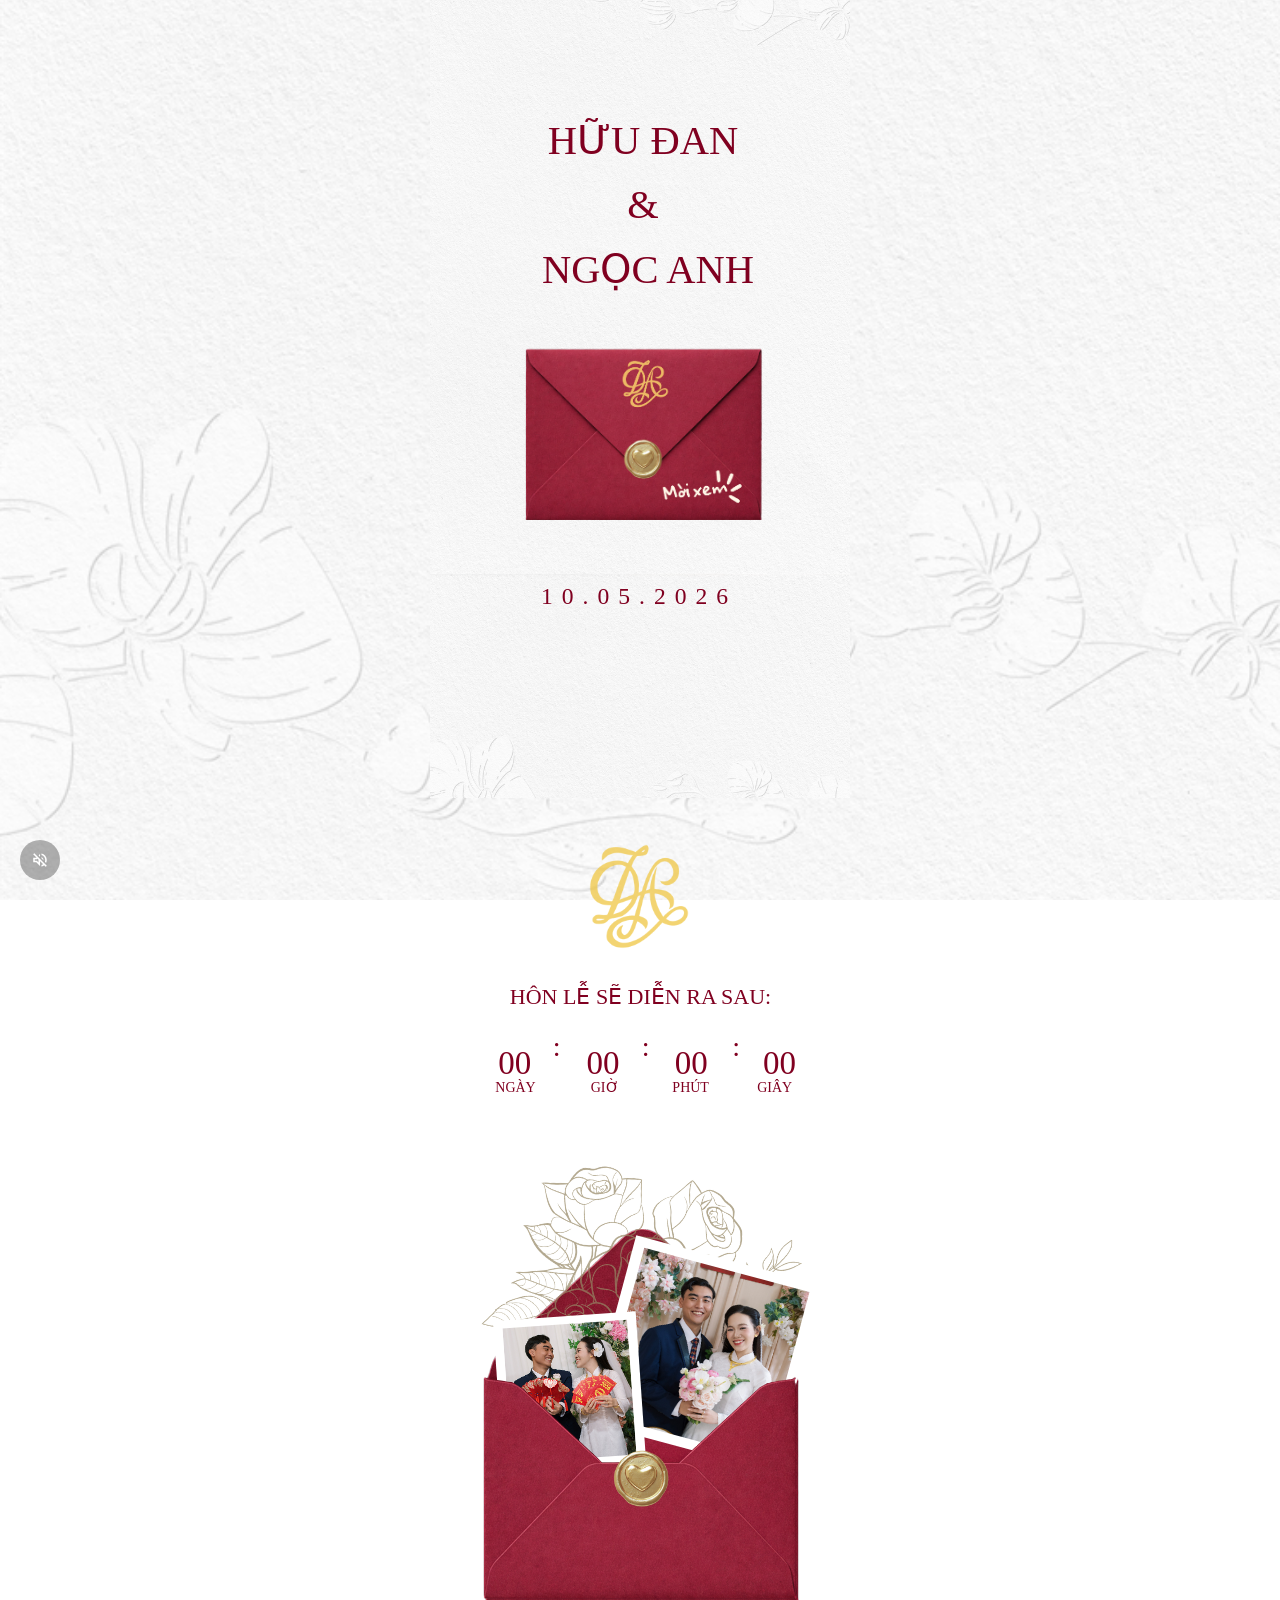
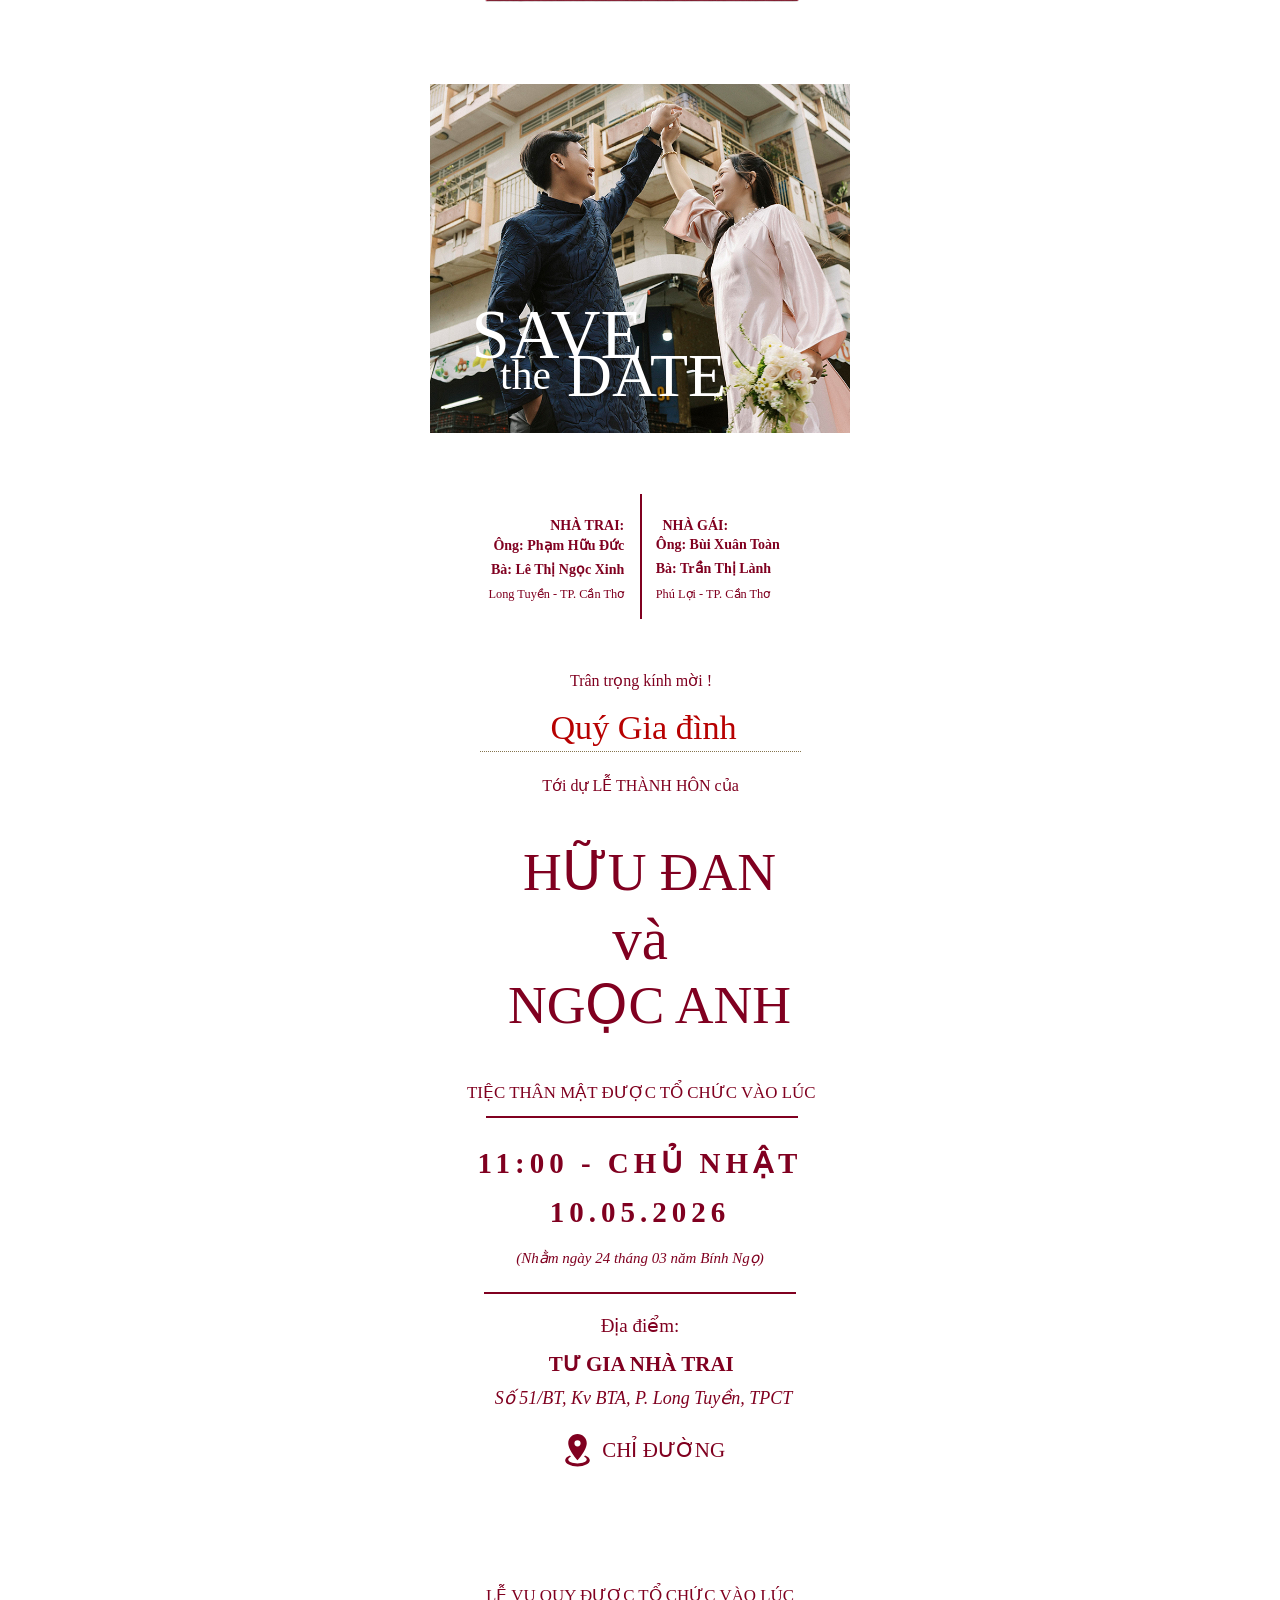
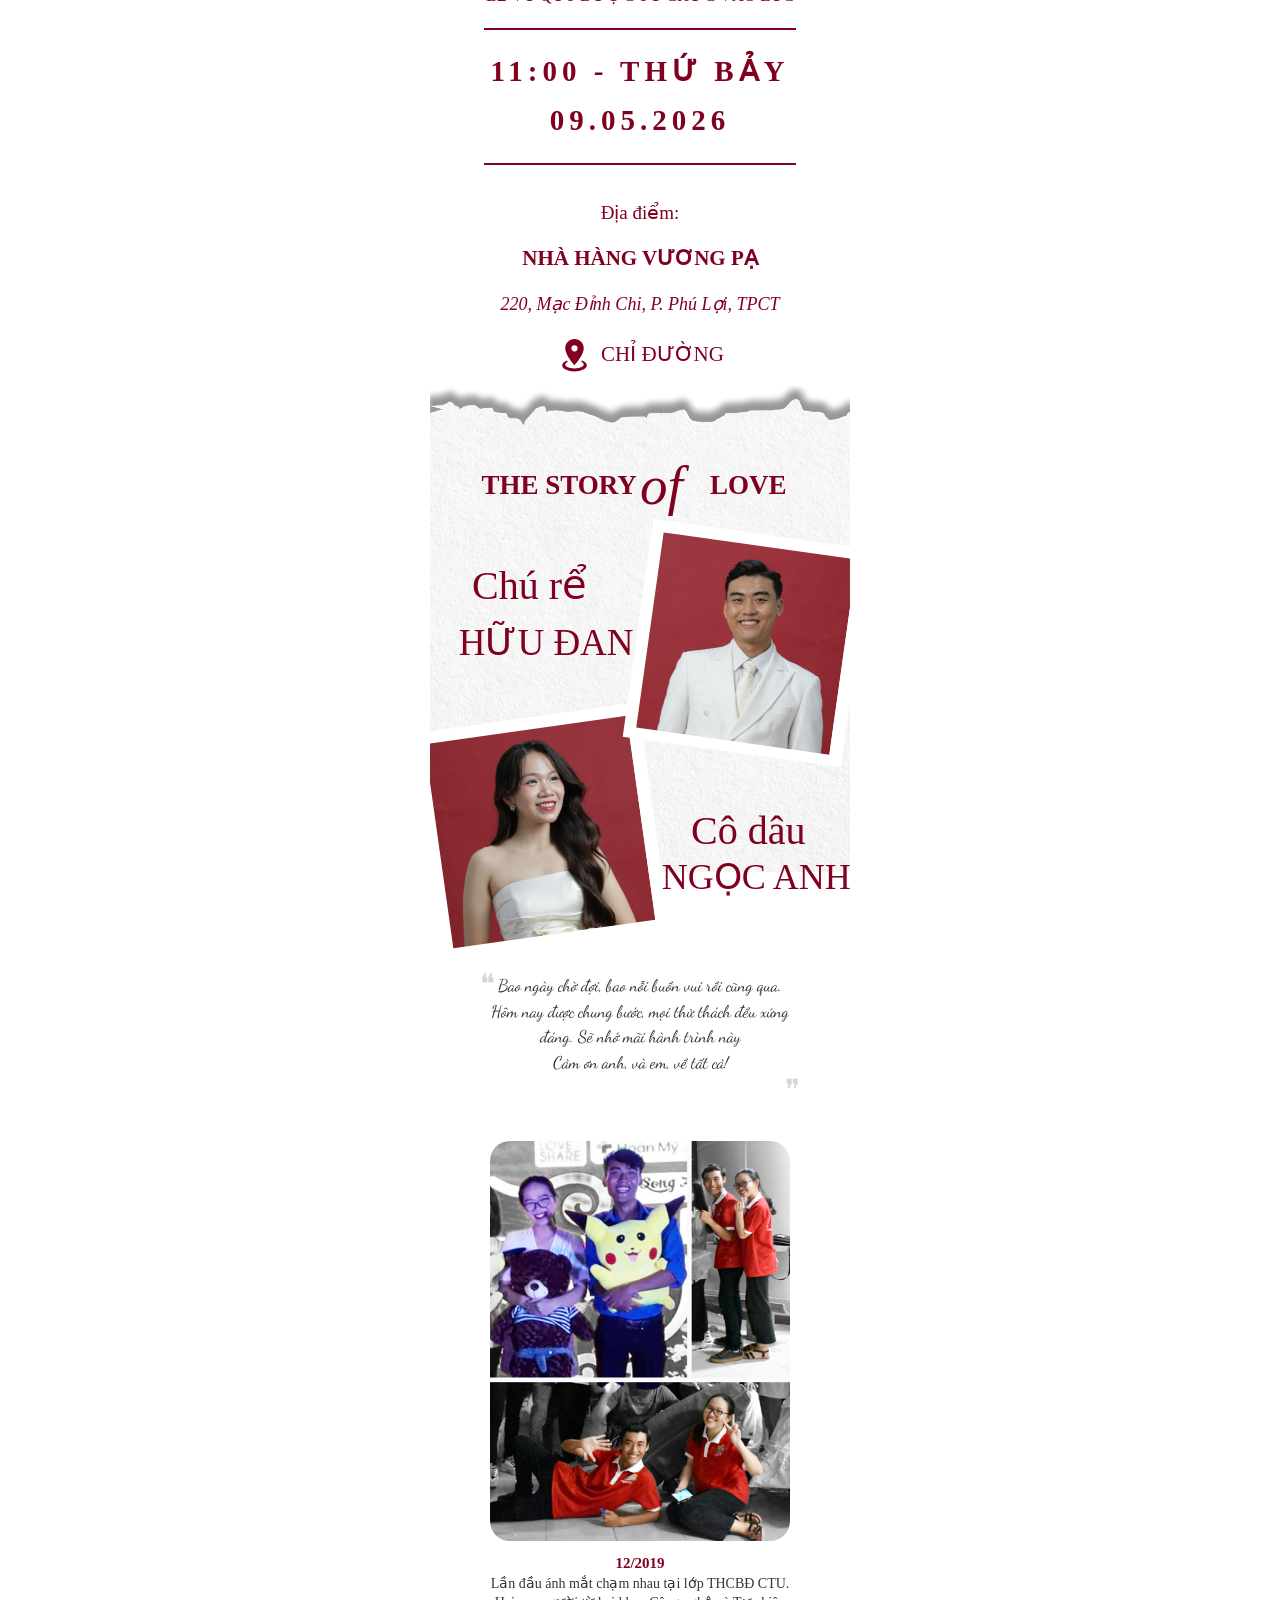
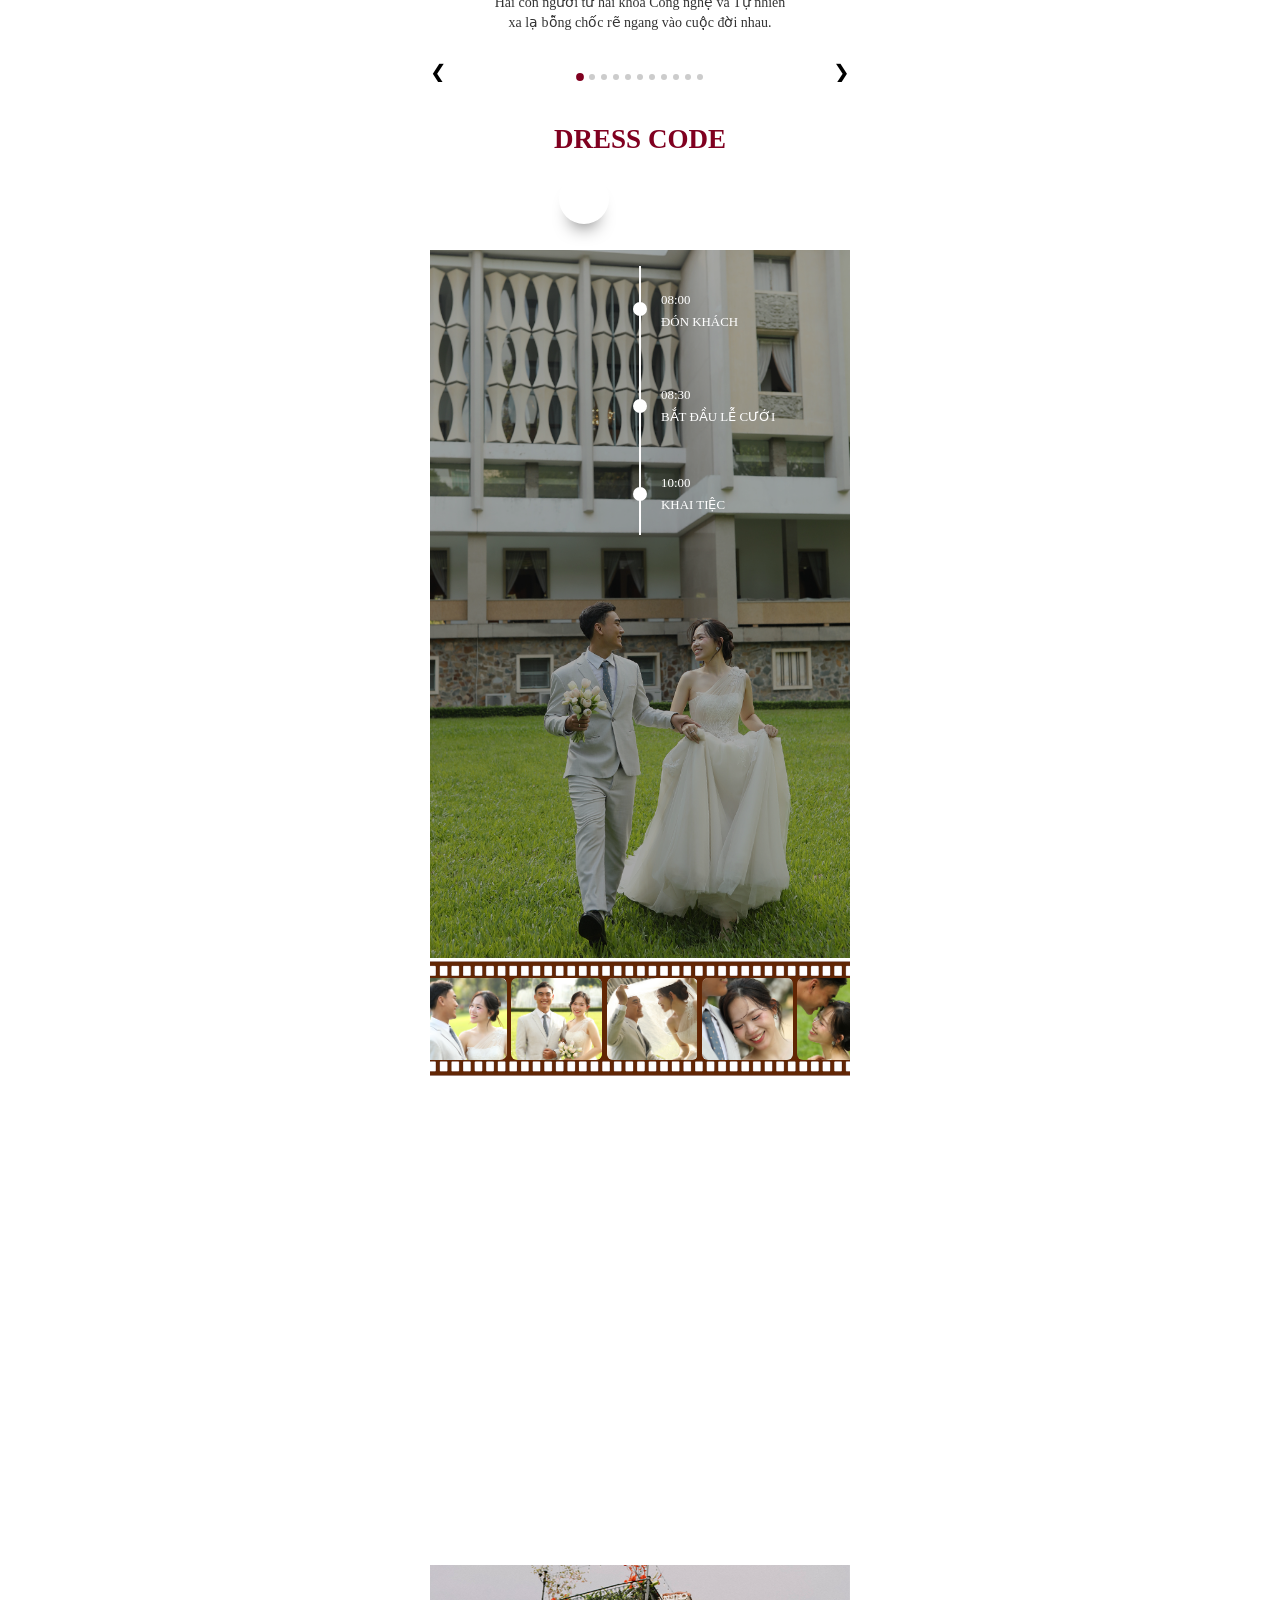
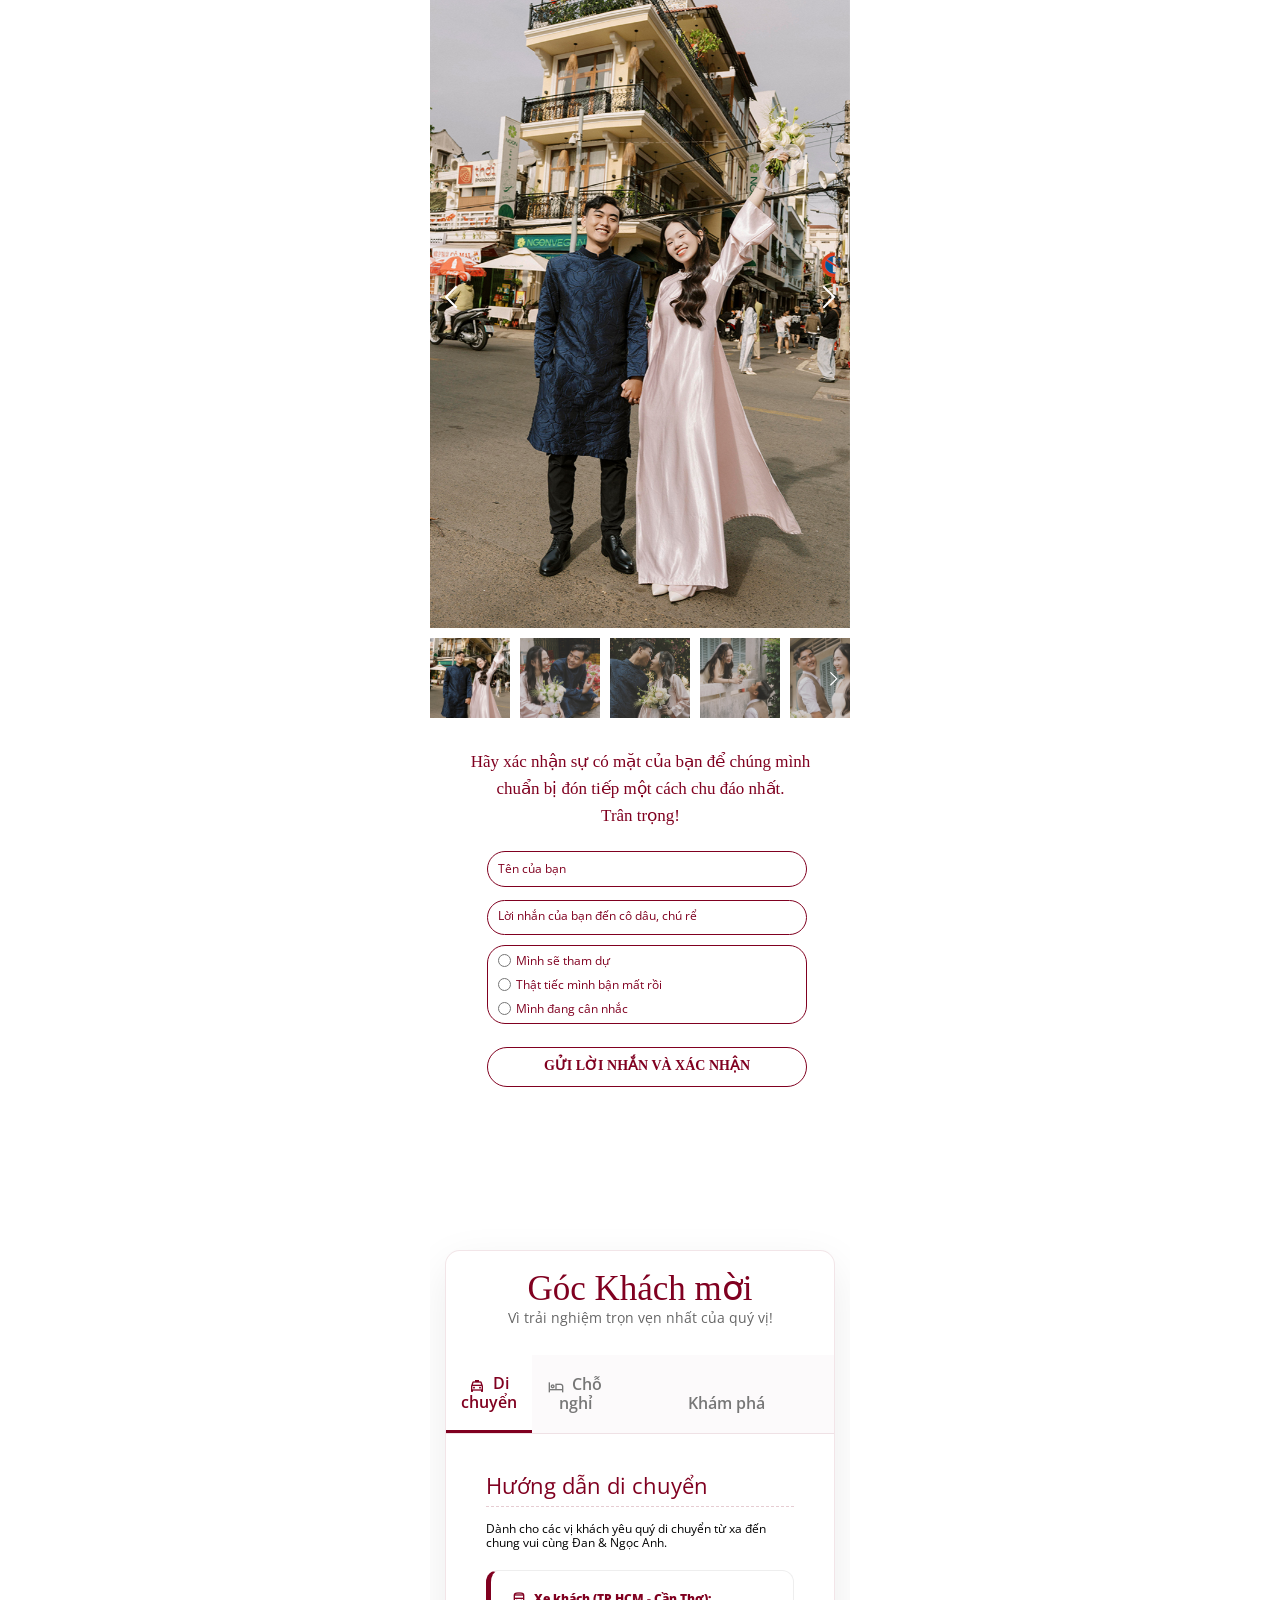
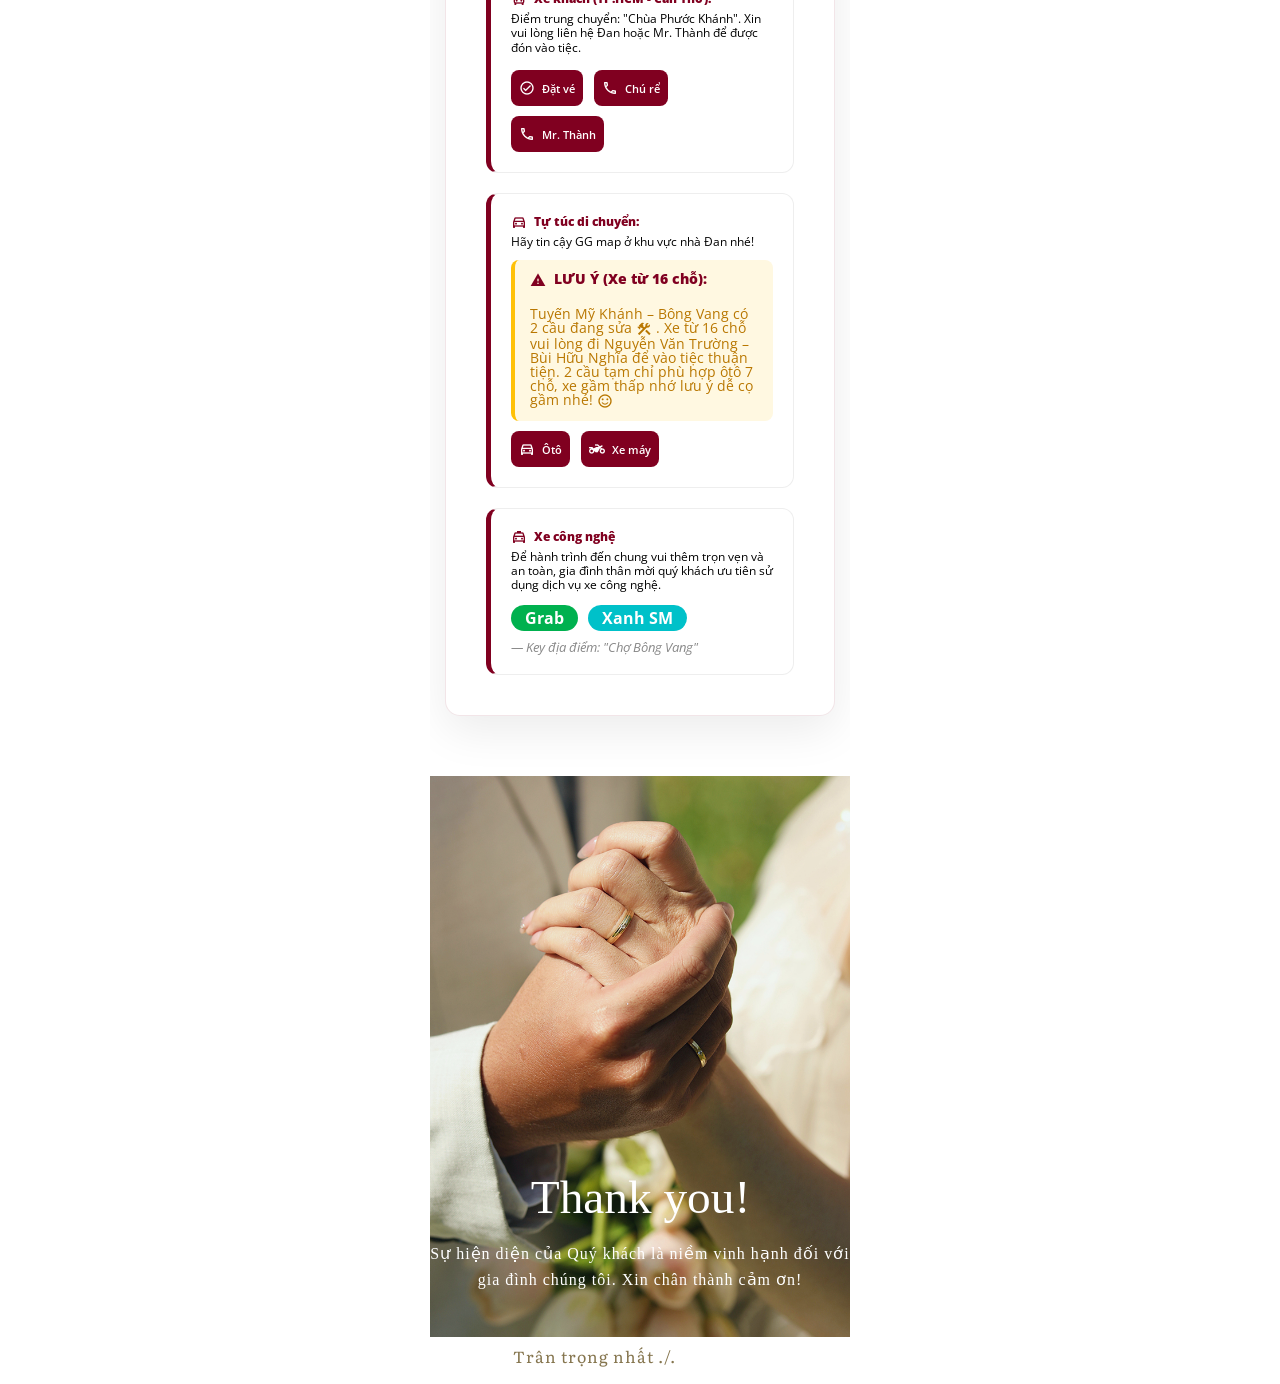
==== commit 50821847: "fix thừa ô gallery" ====
--- a/index.html
+++ b/index.html
@@ -6194,7 +6194,6 @@
                 <div class="ladi-gallery-view-item" data-index="12"></div>
                 <div class="ladi-gallery-view-item" data-index="13"></div>
                 <div class="ladi-gallery-view-item" data-index="14"></div>
-                <div class="ladi-gallery-view-item" data-index="15"></div>
               </div>
               <div class="ladi-gallery-control">
                 <div class="ladi-gallery-control-box">
@@ -6216,7 +6215,6 @@
                   <div class="ladi-gallery-control-item" data-index="12"></div>
                   <div class="ladi-gallery-control-item" data-index="13"></div>
                   <div class="ladi-gallery-control-item" data-index="14"></div>
-                  <div class="ladi-gallery-control-item" data-index="15"></div>
                 </div>
                 <div
                   class="ladi-gallery-control-arrow ladi-gallery-control-arrow-left opacity-0"
